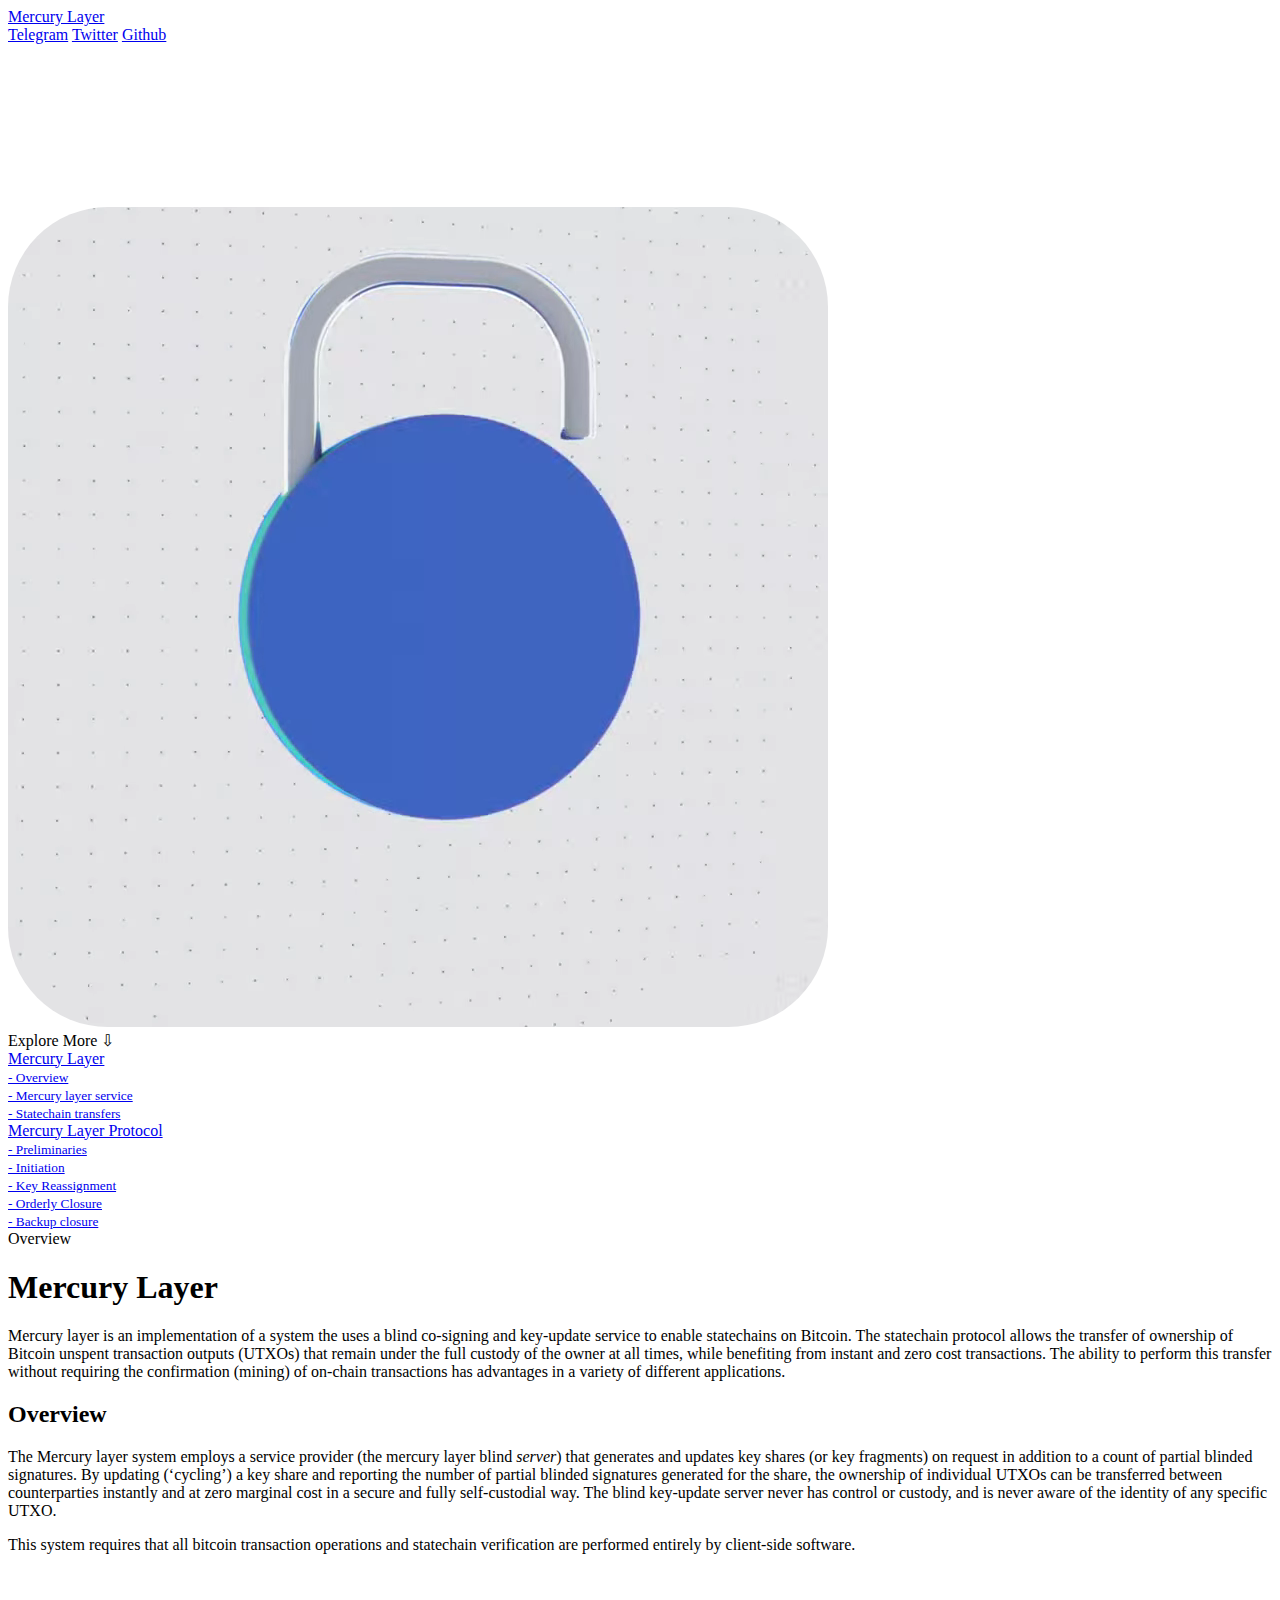
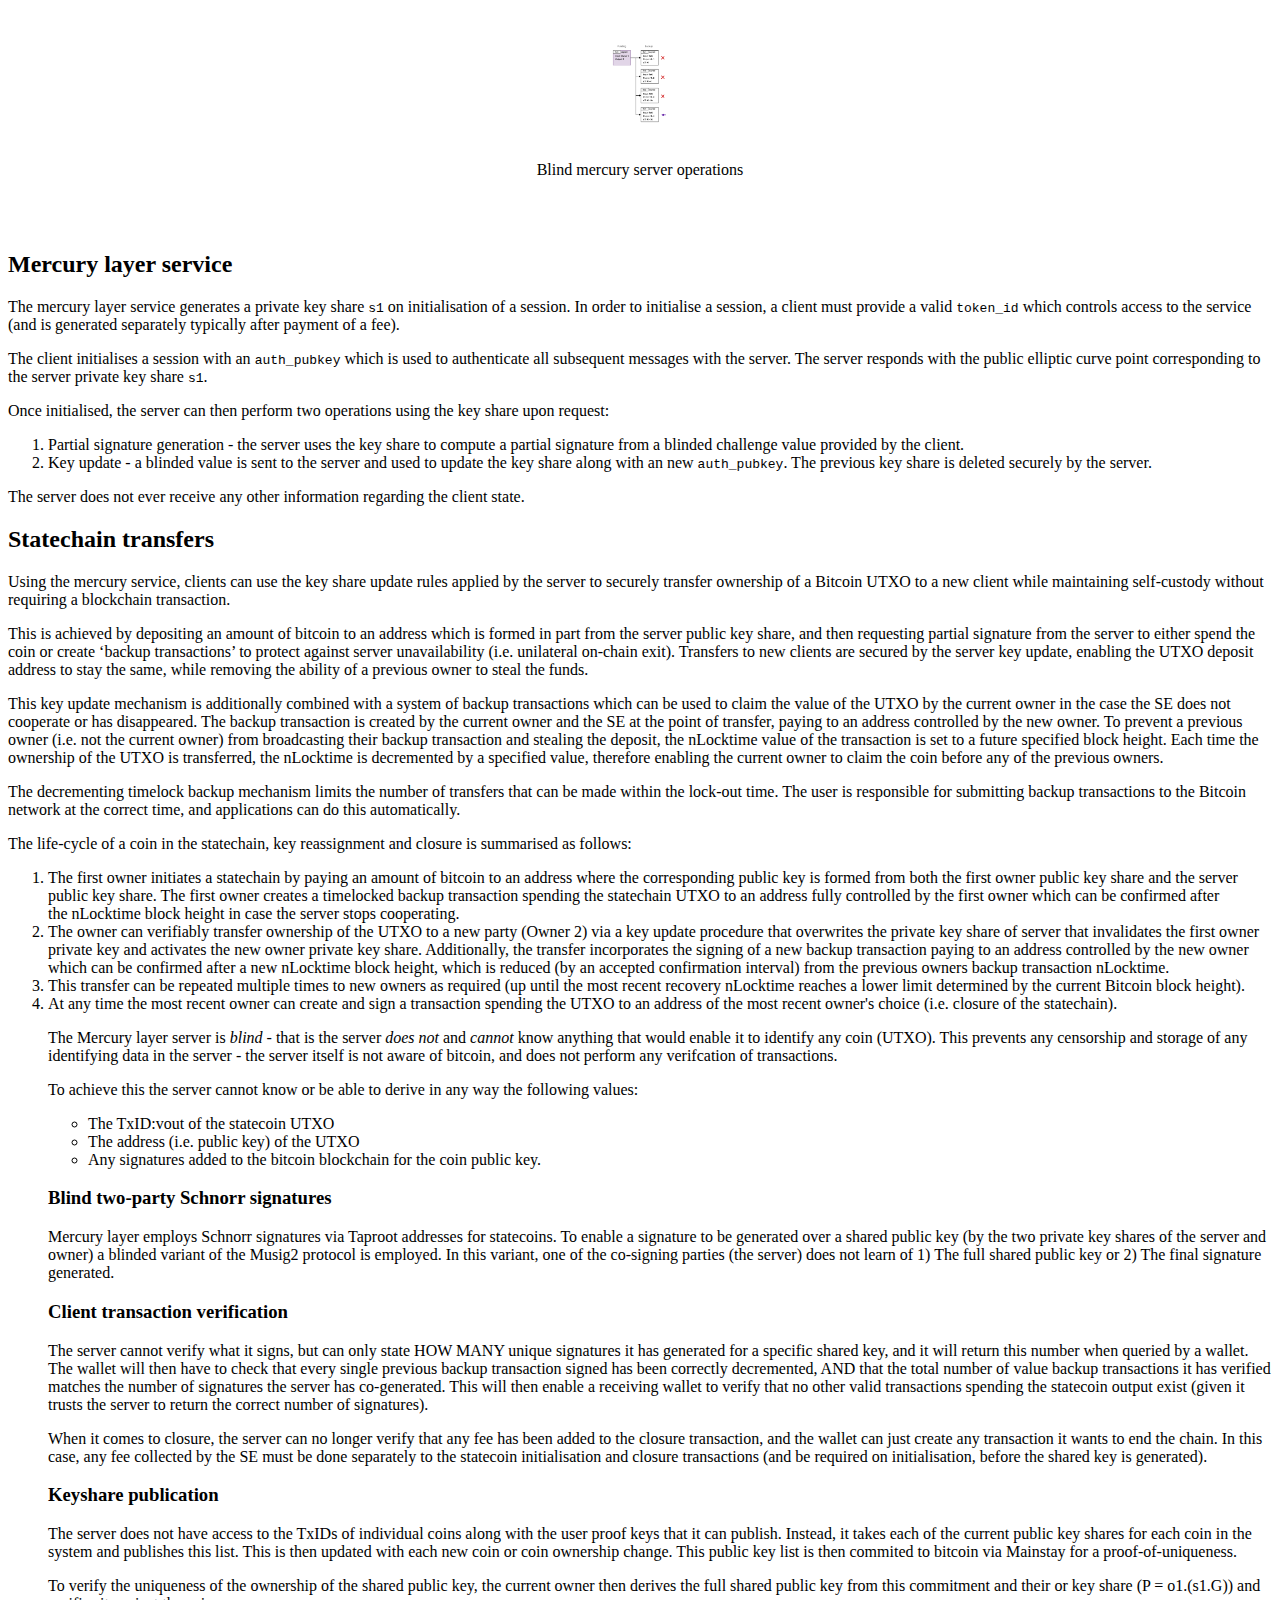
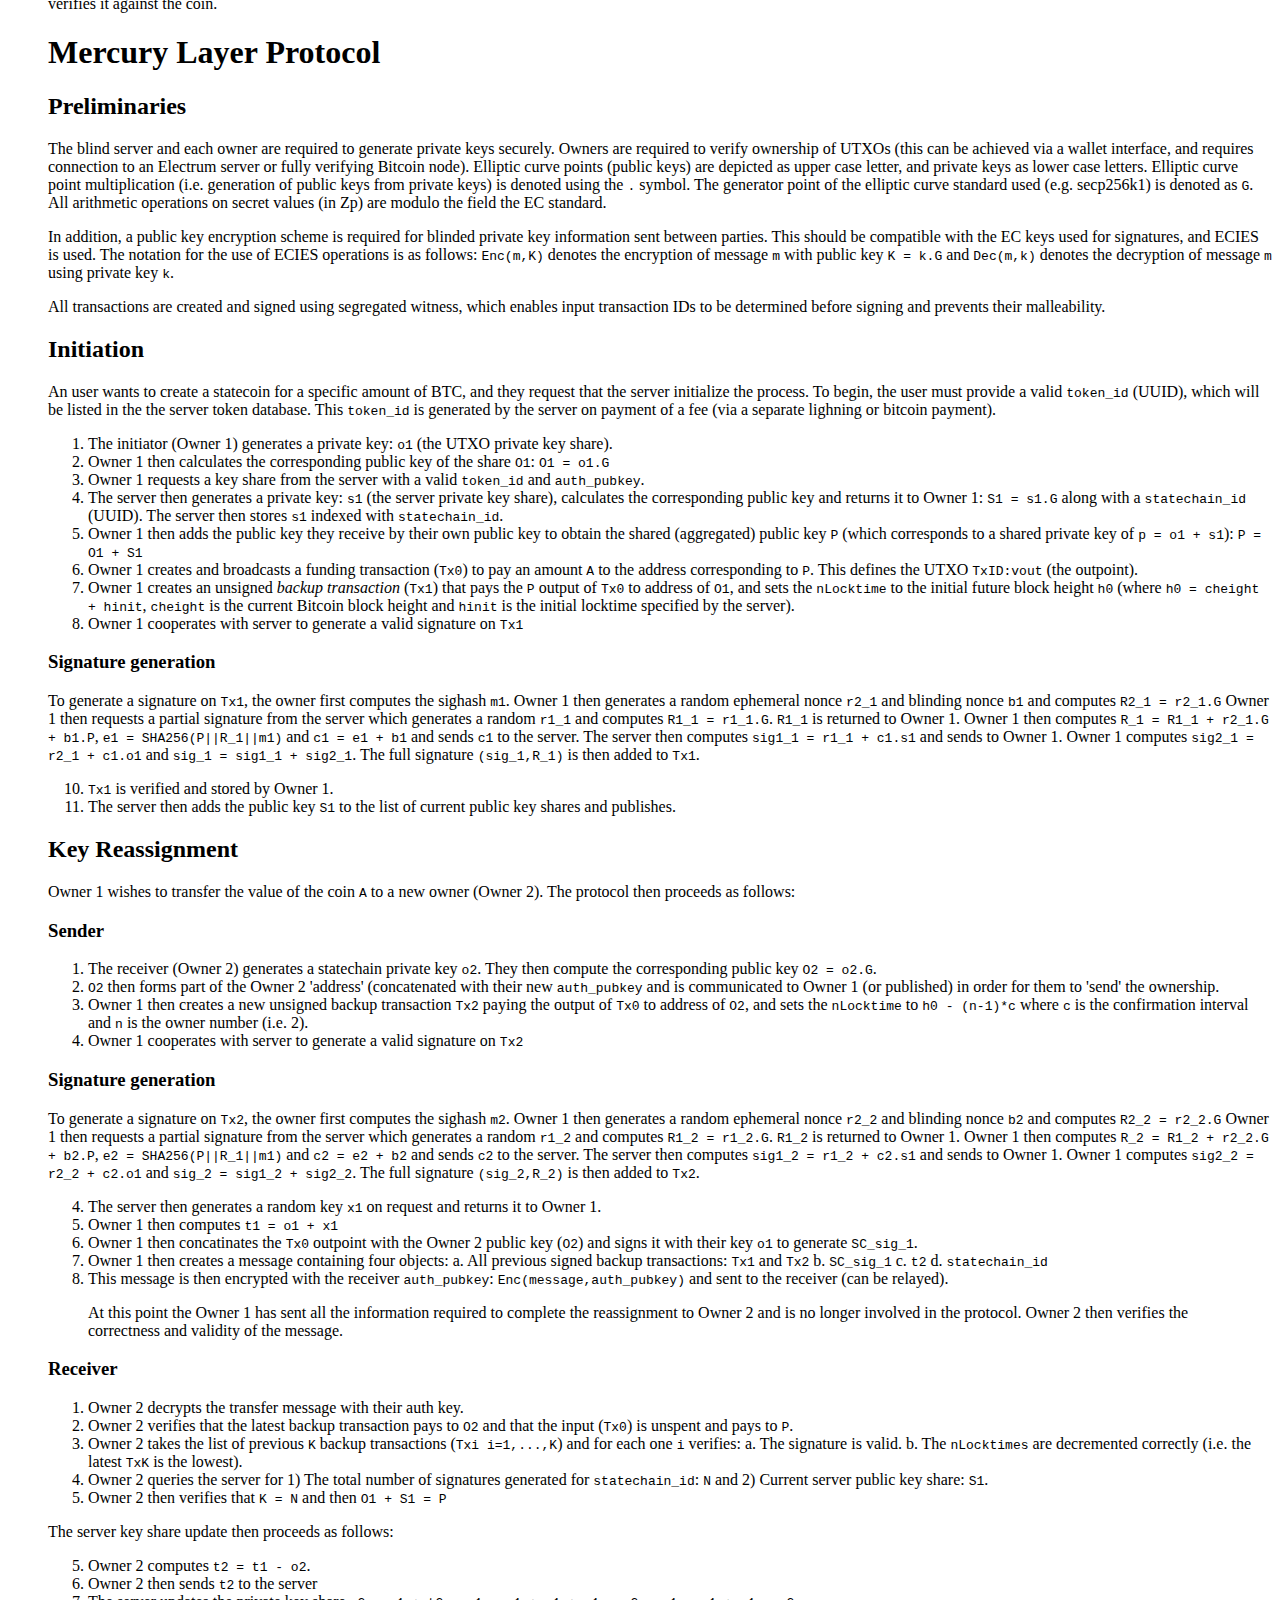
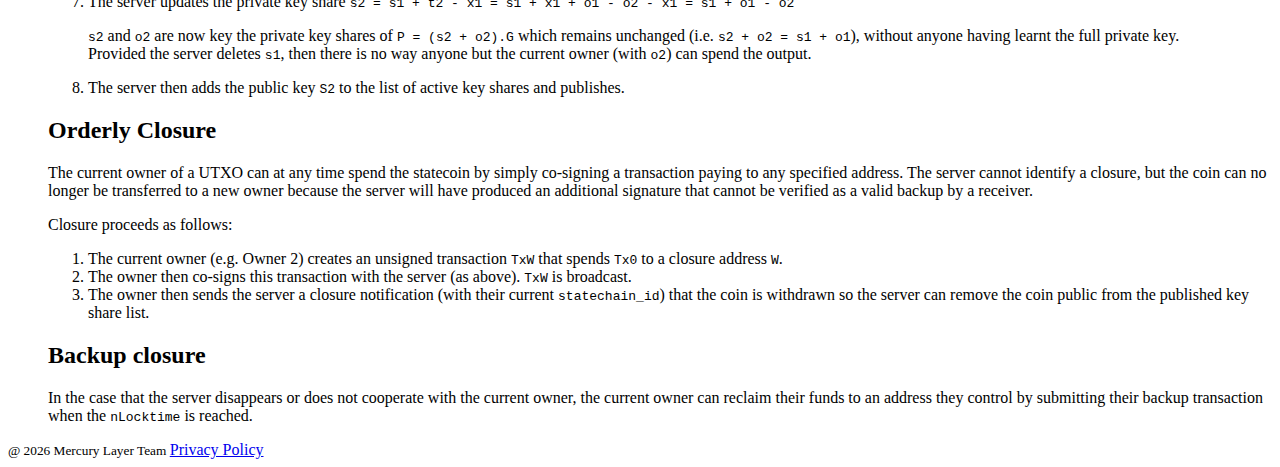
==== docs/index.html @ 9c947f41 "Update index.html" ====
<!DOCTYPE html>
<html lang="en">

<head>
    <meta charset="UTF-8">
    <title></title>
    <meta name="viewport" content="width=device-width, initial-scale=1, shrink-to-fit=no">
    
    <link rel="icon" type="image/png" href="/favicon.png">

    <style>
    :root {
        /* Primary theme color */
        --primary-color: #0a0543;
        /* Primary theme text color */
        --primary-text-color: #ffffff;
        /* Primary theme link color */
        --primary-link-color: #F9BB2D;
        /* Secondary color: the background body color */
        --secondary-color: #2b12bb;
        --secondary-text-color: #070000;
        /* Highlight text color of table of content */
        --toc-highlight-text-color: #d46e13;
         /* Highlight text color of table of content */
        --toc-highlight-text-color: #d46e13;
        --toc-background-color: rgb(245, 235, 235);
        --code-color: #f7ebeb;
        --code-background-color: rgb(11, 145, 186);
    }
</style>
    
    <link href="https://fonts.googleapis.com/css?family=Alfa+Slab+One&display=swap" rel="stylesheet">
    <link href="https://fonts.googleapis.com/css?family=Fira+Sans:400,500,600&display=swap" rel="stylesheet">
    
    <link rel="stylesheet" href="/normalize.css">
    <link rel="stylesheet" href="https://www.mercurylayer.com/juice.css">
    
<link rel="stylesheet" href="https://www.mercurylayer.com/style.css"/>
<link rel="stylesheet"
          href="https://fonts.googleapis.com/css?family=DM Mono"/>

</head>

<body>
    
<header class="header">
  

<a href="https:&#x2F;&#x2F;www.mercurylayer.com&#x2F;">
    <div class="logo">
        Mercury Layer
    </div>
</a>

<nav>
    
    
        
        <a class="nav-item subtitle-text" href="https:&#x2F;&#x2F;t.me&#x2F;mercury_layer">Telegram</a>
        
        <a class="nav-item subtitle-text" href="https:&#x2F;&#x2F;twitter.com&#x2F;mercurylayer">Twitter</a>
        
        <a class="nav-item subtitle-text" href="https:&#x2F;&#x2F;github.com&#x2F;commerceblock&#x2F;mercurylayer">Github</a>
        
    
</nav>

</header>


<div class = "hero" style="position: relative;">
    <section style="padding:10px; max-width: 500px; color:#fff;">
        <h1 class="text-center heading-text">
            Mercury Layer
        </h1>
        <h3 class="text-center title-text">
            Blinded signing service: enabling multiparty computation statechains
        </h3>
    </section>
    <div>
        <video class="hero-video" style="border-radius: 100px; max-width: 80%;" muted playsInline autoPlay loop>
            <source
                src="mercury-loop-820px-q35.webm"
                type="video/webm"
            />
            <source
                src="mercury-loop-820px-q35.mp4"
                type="video/mp4"
            />
            <source
                src="mercury-loop-820px-q35.ogv"
                type="video/ogg"
            />
            Sorry, your browser doesn't support embedded videos.
        </video>
    </div>

    <div class="explore-more text"
        onclick="document.getElementById('features').scrollIntoView({behavior: 'smooth'})">
        Explore More ⇩
    </div>
</div>
<style>
    .hero section {
        padding: 0 5rem;
    }
    @media screen and (max-width: 768px) {
        .hero section {
            padding: 0 2rem;
        }

        .hero-video {
            display: none
        }
       
    }
</style>




    <main>
        
        
        
        
        
        <div class="toc">
            <div class="toc-sticky">
                
                <div class="toc-item">
                    <a class="subtext" href="https://www.mercurylayer.com/#mercury-layer">Mercury Layer</a>
                </div>
                
                
                <div class="toc-item-child">
                    <a class="subtext" href="https://www.mercurylayer.com/#overview"><small>- Overview</small></a>
                </div>
                
                <div class="toc-item-child">
                    <a class="subtext" href="https://www.mercurylayer.com/#service"><small>- Mercury layer service</small></a>
                </div>
                
                <div class="toc-item-child">
                    <a class="subtext" href="https://www.mercurylayer.com/#statechains"><small>- Statechain transfers</small></a>
                </div>
                
                
                
                <div class="toc-item">
                    <a class="subtext" href="https://www.mercurylayer.com/#mercury-layer-protocol">Mercury Layer Protocol</a>
                </div>
                
                
                <div class="toc-item-child">
                    <a class="subtext" href="https://www.mercurylayer.com/#preliminaries"><small>- Preliminaries</small></a>
                </div>
                
                <div class="toc-item-child">
                    <a class="subtext" href="https://www.mercurylayer.com/#initiation"><small>- Initiation</small></a>
                </div>
                
                <div class="toc-item-child">
                    <a class="subtext" href="https://www.mercurylayer.com/#key-reassignment"><small>- Key Reassignment</small></a>
                </div>
                
                <div class="toc-item-child">
                    <a class="subtext" href="https://www.mercurylayer.com/#orderly-closure"><small>- Orderly Closure</small></a>
                </div>
                
                <div class="toc-item-child">
                    <a class="subtext" href="https://www.mercurylayer.com/#backup-closure"><small>- Backup closure</small></a>
                </div>
                
                
                
            </div>
        </div>
        
        

        <div class="content text">
            
            <div id="features" class="heading-text">Overview</div>
            <h1 id="mercury-layer">Mercury Layer</h1>
<p>Mercury layer is an implementation of a system the uses a blind co-signing and key-update service to enable statechains on Bitcoin. The statechain protocol allows the transfer of ownership of Bitcoin unspent transaction outputs (UTXOs) that remain under the full custody of the owner at all times, while benefiting from instant and zero cost transactions. The ability to perform this transfer without requiring the confirmation (mining) of on-chain transactions has advantages in a variety of different applications. </p>
<h2 id="overview">Overview</h2>
<p>The Mercury layer system employs a service provider (the mercury layer blind <em>server</em>) that generates and updates key shares (or key fragments) on request in addition to a count of partial blinded signatures. By updating (‘cycling’) a key share and reporting the number of  partial blinded signatures generated for the share, the ownership of individual UTXOs can be transferred between counterparties instantly and at zero marginal cost in a secure and fully self-custodial way. The blind key-update server never has control or custody, and is never aware of the identity of any specific UTXO. </p>
<p>This system requires that all bitcoin transaction operations and statechain verification are performed entirely by client-side software. </p>
<p><br><br></p>
<p align="center">
<img src="fig1.png" align="middle" width="60" vspace="20">
</p>
<p align="center">
  Blind mercury server operations
</p>
<br><br>

<h2 id="service">Mercury layer service</h2>
<p>The mercury layer service generates a private key share <code>s1</code> on initialisation of a session. In order to initialise a session, a client must provide a valid <code>token_id</code> which controls access to the service (and is generated separately typically after payment of a fee).</p>
<p>The client initialises a session with an <code>auth_pubkey</code> which is used to authenticate all subsequent messages with the server. The server responds with the public elliptic curve point corresponding to the server private key share <code>s1</code>.</p>
<p>Once initialised, the server can then perform two operations using the key share upon request:</p>
<ol>
<li>Partial signature generation - the server uses the key share to compute a partial signature from a blinded challenge value provided by the client.</li>
<li>Key update - a blinded value is sent to the server and used to update the key share along with an new <code>auth_pubkey</code>. The previous key share is deleted securely by the server.</li>
</ol>
<p>The server does not ever receive any other information regarding the client state. </p>           
<h2 id="statechains">Statechain transfers</h2>
<p>Using the mercury service, clients can use the key share update rules applied by the server to securely transfer ownership of a Bitcoin UTXO to a new client while maintaining self-custody without requiring a blockchain transaction. </p>
<p>This is achieved by depositing an amount of bitcoin to an address which is formed in part from the server public key share, and then requesting partial signature from the server to either spend the coin or create ‘backup transactions’ to protect against server unavailability (i.e. unilateral on-chain exit). Transfers to new clients are secured by the server key update, enabling the UTXO deposit address to stay the same, while removing the ability of a previous owner to steal the funds. </p>
<p>This key update mechanism is additionally combined with a system of backup transactions which can be used to claim the value of the UTXO by the current owner in the case the SE does not cooperate or has disappeared. The backup transaction is created by the current owner and the SE at the point of transfer, paying to an address controlled by the new owner. To prevent a previous owner (i.e. not the current owner) from broadcasting their backup transaction and stealing the deposit, the nLocktime value of the transaction is set to a future specified block height. Each time the ownership of the UTXO is transferred, the nLocktime is decremented by a specified value, therefore enabling the current owner to claim the coin before any of the previous owners.</p>
<p>The decrementing timelock backup mechanism limits the number of transfers that can be made within the lock-out time. The user is responsible for submitting backup transactions to the Bitcoin network at the correct time, and applications can do this automatically.</p>
<p>The life-cycle of a coin in the statechain, key reassignment and closure is summarised as follows:</p>
<ol>
<li>The first owner initiates a statechain by paying an amount of bitcoin to an address where the corresponding public key is formed from both the first owner public key share and the server public key share. The first owner creates a timelocked backup transaction spending the statechain UTXO to an address fully controlled by the first owner which can be confirmed after the nLocktime block height in case the server stops cooperating.</li>
<li>The owner can verifiably transfer ownership of the UTXO to a new party (Owner 2) via a key update procedure that overwrites the private key share of server that invalidates the first owner private key and activates the new owner private key share. Additionally, the transfer incorporates the signing of a new backup transaction paying to an address controlled by the new owner which can be confirmed after a new nLocktime block height, which is reduced (by an accepted confirmation interval) from the previous owners backup transaction nLocktime.</li>
<li>This transfer can be repeated multiple times to new owners as required (up until the most recent recovery nLocktime reaches a lower limit determined by the current Bitcoin block height).</li>
<li>At any time the most recent owner can create and sign a transaction spending the UTXO to an address of the most recent owner's choice (i.e. closure of the statechain).</li>
    
<p>The Mercury layer server is <em>blind</em> - that is the server <em>does not</em> and <em>cannot</em> know anything that would enable it to identify any coin (UTXO). This prevents any censorship and storage of any identifying data in the server - the server itself is not aware of bitcoin, and does not perform any verifcation of transactions. </p>
<p>To achieve this the server cannot know or be able to derive in any way the following values:</p>
<ul>
<li>The TxID:vout of the statecoin UTXO</li>
<li>The address (i.e. public key) of the UTXO</li>
<li>Any signatures added to the bitcoin blockchain for the coin public key.</li>
</ul>
<h3 id="blind-two-party-schnorr-signatures">Blind two-party Schnorr signatures</h3>
<p>Mercury layer employs Schnorr signatures via Taproot addresses for statecoins. To enable a signature to be generated over a shared public key (by the two private key shares of the server and owner) a blinded variant of the Musig2 protocol is employed. In this variant, one of the co-signing parties (the server) does not learn of 1) The full shared public key or 2) The final signature generated. </p>
<h3 id="client-transaction-verification">Client transaction verification</h3>
<p>The server cannot verify what it signs, but can only state HOW MANY unique signatures it has generated for a specific shared key, and it will return this number when queried by a wallet. The wallet will then have to check that every single previous backup transaction signed has been correctly decremented, AND that the total number of value backup transactions it has verified matches the number of signatures the server has co-generated. This will then enable a receiving wallet to verify that no other valid transactions spending the statecoin output exist (given it trusts the server to return the correct number of signatures). </p>
<p>When it comes to closure, the server can no longer verify that any fee has been added to the closure transaction, and the wallet can just create any transaction it wants to end the chain. In this case, any fee collected by the SE must be done separately to the statecoin initialisation and closure transactions (and be required on initialisation, before the shared key is generated).</p>
<h3 id="keyshare-publication">Keyshare publication</h3>
<p>The server does not have access to the TxIDs of individual coins along with the user proof keys that it can publish. Instead, it takes each of the current public key shares for each coin in the system and publishes this list. This is then updated with each new coin or coin ownership change. This public key list is then commited to bitcoin via Mainstay for a proof-of-uniqueness. </p>
<p>To verify the uniqueness of the ownership of the shared public key, the current owner then derives the full shared public key from this commitment and their or key share (P = o1.(s1.G)) and verifies it against the coin. </p>
<h1 id="mercury-layer-protocol">Mercury Layer Protocol</h1>
<h2 id="preliminaries">Preliminaries</h2>
<p>The blind server and each owner are required to generate private keys securely. Owners are required to verify ownership of UTXOs (this can be achieved via a wallet interface, and requires connection to an Electrum server or fully verifying Bitcoin node). Elliptic curve points (public keys) are depicted as upper case letter, and private keys as lower case letters. Elliptic curve point multiplication (i.e. generation of public keys from private keys) is denoted using the <code>.</code> symbol. The generator point of the elliptic curve standard used (e.g. secp256k1) is denoted as <code>G</code>. All arithmetic operations on secret values (in Zp) are modulo the field the EC standard.</p>
<p>In addition, a public key encryption scheme is required for blinded private key information sent between parties. This should be compatible with the EC keys used for signatures, and ECIES is used. The notation for the use of ECIES operations is as follows: <code>Enc(m,K)</code> denotes the encryption of message <code>m</code> with public key <code>K = k.G</code> and <code>Dec(m,k)</code> denotes the decryption of message <code>m</code> using private key <code>k</code>.</p>
<p>All transactions are created and signed using segregated witness, which enables input transaction IDs to be determined before signing and prevents their malleability. </p>
<h2 id="initiation">Initiation</h2>
<p>An user wants to create a statecoin for a specific amount of BTC, and they request that the server initialize the process. To begin, the user must provide a valid <code>token_id</code> (UUID), which will be listed in the the server token database. This <code>token_id</code> is generated by the server on payment of a fee (via a separate lighning or bitcoin payment). </p>
<ol>
<li>The initiator (Owner 1) generates a private key: <code>o1</code> (the UTXO private key share).</li>
<li>Owner 1 then calculates the corresponding public key of the share <code>O1</code>: <code>O1 = o1.G</code></li>
<li>Owner 1 requests a key share from the server with a valid <code>token_id</code> and <code>auth_pubkey</code>. </li>
<li>The server then generates a private key: <code>s1</code> (the server private key share), calculates the corresponding public key and returns it to Owner 1: <code>S1 = s1.G</code> along with a <code>statechain_id</code> (UUID). The server then stores <code>s1</code> indexed with <code>statechain_id</code>. </li>
<li>Owner 1 then adds the public key they receive by their own public key to obtain the shared (aggregated) public key <code>P</code> (which corresponds to a shared private key of <code>p = o1 + s1</code>): <code>P = O1 + S1</code></li>
<li>Owner 1 creates and broadcasts a funding transaction (<code>Tx0</code>) to pay an amount <code>A</code> to the address corresponding to <code>P</code>. This defines the UTXO <code>TxID:vout</code> (the outpoint). </li>
<li>Owner 1 creates an unsigned <em>backup transaction</em> (<code>Tx1</code>) that pays the <code>P</code> output of <code>Tx0</code> to address of <code>O1</code>, and sets the <code>nLocktime</code> to the initial future block height <code>h0</code> (where <code>h0 = cheight + hinit</code>, <code>cheight</code> is the current Bitcoin block height and <code>hinit</code> is the initial locktime specified by the server).</li>
<li>Owner 1 cooperates with server to generate a valid signature on <code>Tx1</code></li>
</ol>
<h3 id="signature-generation">Signature generation</h3>
<p>To generate a signature on <code>Tx1</code>, the owner first computes the sighash <code>m1</code>. 
Owner 1 then generates a random ephemeral nonce <code>r2_1</code> and blinding nonce <code>b1</code> and computes <code>R2_1 = r2_1.G</code>
Owner 1 then requests a partial signature from the server which generates a random <code>r1_1</code> and computes <code>R1_1 = r1_1.G</code>. <code>R1_1</code> is returned to Owner 1. 
Owner 1 then computes <code>R_1 = R1_1 + r2_1.G + b1.P</code>, <code>e1 = SHA256(P||R_1||m1)</code> and <code>c1 = e1 + b1</code> and sends <code>c1</code> to the server. 
The server then computes <code>sig1_1 = r1_1 + c1.s1</code> and sends to Owner 1. 
Owner 1 computes <code>sig2_1 = r2_1 + c1.o1</code> and <code>sig_1 = sig1_1 + sig2_1</code>. The full signature <code>(sig_1,R_1)</code> is then added to <code>Tx1</code>. </p>
<ol start="10">
<li><code>Tx1</code> is verified and stored by Owner 1. </li>
<li>The server then adds the public key <code>S1</code> to the list of current public key shares and publishes. </li>
</ol>
<h2 id="key-reassignment">Key Reassignment</h2>
<p>Owner 1 wishes to transfer the value of the coin <code>A</code> to a new owner (Owner 2). The protocol then proceeds as follows:</p>
<h3 id="sender">Sender</h3>
<ol>
<li>The receiver (Owner 2) generates a statechain private key <code>o2</code>. They then compute the corresponding public key <code>O2 = o2.G</code>.</li>
<li><code>O2</code> then forms part of the Owner 2 'address' (concatenated with their new <code>auth_pubkey</code> and is communicated to Owner 1 (or published) in order for them to 'send' the ownership.</li>
<li>Owner 1 then creates a new unsigned backup transaction <code>Tx2</code> paying the output of <code>Tx0</code> to address of <code>O2</code>, and sets the <code>nLocktime</code> to <code>h0 - (n-1)*c</code> where <code>c</code> is the confirmation interval and <code>n</code> is the owner number (i.e. 2). </li>
<li>Owner 1 cooperates with server to generate a valid signature on <code>Tx2</code></li>
</ol>
<h3 id="signature-generation-1">Signature generation</h3>
<p>To generate a signature on <code>Tx2</code>, the owner first computes the sighash <code>m2</code>. 
Owner 1 then generates a random ephemeral nonce <code>r2_2</code> and blinding nonce <code>b2</code> and computes <code>R2_2 = r2_2.G</code>
Owner 1 then requests a partial signature from the server which generates a random <code>r1_2</code> and computes <code>R1_2 = r1_2.G</code>. <code>R1_2</code> is returned to Owner 1. 
Owner 1 then computes <code>R_2 = R1_2 + r2_2.G + b2.P</code>, <code>e2 = SHA256(P||R_1||m1)</code> and <code>c2 = e2 + b2</code> and sends <code>c2</code> to the server. 
The server then computes <code>sig1_2 = r1_2 + c2.s1</code> and sends to Owner 1. 
Owner 1 computes <code>sig2_2 = r2_2 + c2.o1</code> and <code>sig_2 = sig1_2 + sig2_2</code>. The full signature <code>(sig_2,R_2)</code> is then added to <code>Tx2</code>.</p>
<ol start="4">
<li>The server then generates a random key <code>x1</code> on request and returns it to Owner 1. </li>
<li>Owner 1 then computes <code>t1 = o1 + x1</code></li>
<li>Owner 1 then concatinates the <code>Tx0</code> outpoint with the Owner 2 public key (<code>O2</code>) and signs it with their key <code>o1</code> to generate <code>SC_sig_1</code>. </li>
<li>Owner 1 then creates a message containing four objects:
a. All previous signed backup transactions: <code>Tx1</code> and <code>Tx2</code>
b. <code>SC_sig_1</code>
c. <code>t2</code>
d. <code>statechain_id</code></li>
<li>This message is then encrypted with the receiver <code>auth_pubkey</code>: <code>Enc(message,auth_pubkey)</code> and sent to the receiver (can be relayed).</li>
</ol>
<blockquote>
<p>At this point the Owner 1 has sent all the information required to complete the reassignment to Owner 2 and is no longer involved in the protocol. Owner 2 then verifies the correctness and validity of the message. </p>
</blockquote>
<h3 id="receiver">Receiver</h3>
<ol>
<li>Owner 2 decrypts the transfer message with their auth key.</li>
<li>Owner 2 verifies that the latest backup transaction pays to <code>O2</code> and that the input (<code>Tx0</code>) is unspent and pays to <code>P</code>. </li>
<li>Owner 2 takes the list of previous <code>K</code> backup transactions (<code>Txi i=1,...,K</code>) and for each one <code>i</code> verifies:
a. The signature is valid. 
b. The <code>nLocktimes</code> are decremented correctly (i.e. the latest <code>TxK</code> is the lowest). </li>
<li>Owner 2 queries the server for 1) The total number of signatures generated for <code>statechain_id</code>: <code>N</code> and 2) Current server public key share: <code>S1</code>. </li>
<li>Owner 2 then verifies that <code>K = N</code> and then <code>O1 + S1 = P</code></li>
</ol>
<p>The server key share update then proceeds as follows:</p>
<ol start="5">
<li>Owner 2 computes <code>t2 = t1 - o2</code>. </li>
<li>Owner 2 then sends <code>t2</code> to the server </li>
<li>The server updates the private key share <code>s2 = s1 + t2 - x1 = s1 + x1 + o1 - o2 - x1 = s1 + o1 - o2</code></li>
</ol>
<blockquote>
<p><code>s2</code> and <code>o2</code> are now key the private key shares of <code>P = (s2 + o2).G</code> which remains unchanged (i.e. <code>s2 + o2 = s1 + o1</code>), without anyone having learnt the full private key. Provided the server deletes <code>s1</code>, then there is no way anyone but the current owner (with <code>o2</code>) can spend the output.</p>
</blockquote>
<ol start="8">
<li>The server then adds the public key <code>S2</code> to the list of active key shares and publishes. </li>
</ol>
<h2 id="orderly-closure">Orderly Closure</h2>
<p>The current owner of a UTXO can at any time spend the statecoin by simply co-signing a transaction paying to any specified address. The server cannot identify a closure, but the coin can no longer be transferred to a new owner because the server will have produced an additional signature that cannot be verified as a valid backup by a receiver. </p>
<p>Closure proceeds as follows:</p>
<ol>
<li>The current owner (e.g. Owner 2) creates an unsigned transaction <code>TxW</code> that spends <code>Tx0</code> to a closure address <code>W</code>.</li>
<li>The owner then co-signs this transaction with the server (as above).  <code>TxW</code> is broadcast. </li>
<li>The owner then sends the server a closure notification (with their current <code>statechain_id</code>) that the coin is withdrawn so the server can remove the coin public from the published key share list. </li>
</ol>
<h2 id="backup-closure">Backup closure</h2>
<p>In the case that the server disappears or does not cooperate with the current owner, the current owner can reclaim their funds to an address they control by submitting their backup transaction when the <code>nLocktime</code> is reached. </p>

            
        </div>

        
        
    </main>

    
<footer>
    <small class="subtext" style="float;">
      @ <script>
        const currentYear = new Date().getFullYear();
        document.write(currentYear);
      </script> Mercury Layer Team
    </small>
    <a href="/privacy/">Privacy Policy</a>
  </footer>

</body>
<script>
    const scrollHandler = entries => {
        // Find the first entry which intersecting and ratio > 0.9 to highlight.
        let entry = entries.find(entry => {
            return entry.isIntersecting && entry.intersectionRatio > 0.9;
        });
        if (!entry) return;

        document.querySelectorAll(".toc a").forEach((item) => {
            item.classList.remove("active");
        });

        // let url = new URL(`#${entry.target.id}`);
        let link = document.querySelector(`.toc a[href$="${decodeURIComponent(`#${entry.target.id}`)}"]`)
        if (link) {
            link.classList.add("active");
            link.scrollIntoView({ behavior: "auto", block: "nearest" });
        }
    };
    // Set -100px root margin to improve highlight experience.
    const observer = new IntersectionObserver(scrollHandler, { threshold: 1 });
    let items = document.querySelectorAll('h1,h2,h3,h4,h5,h6');
    items.forEach(item => observer.observe(item));
</script>

</html>
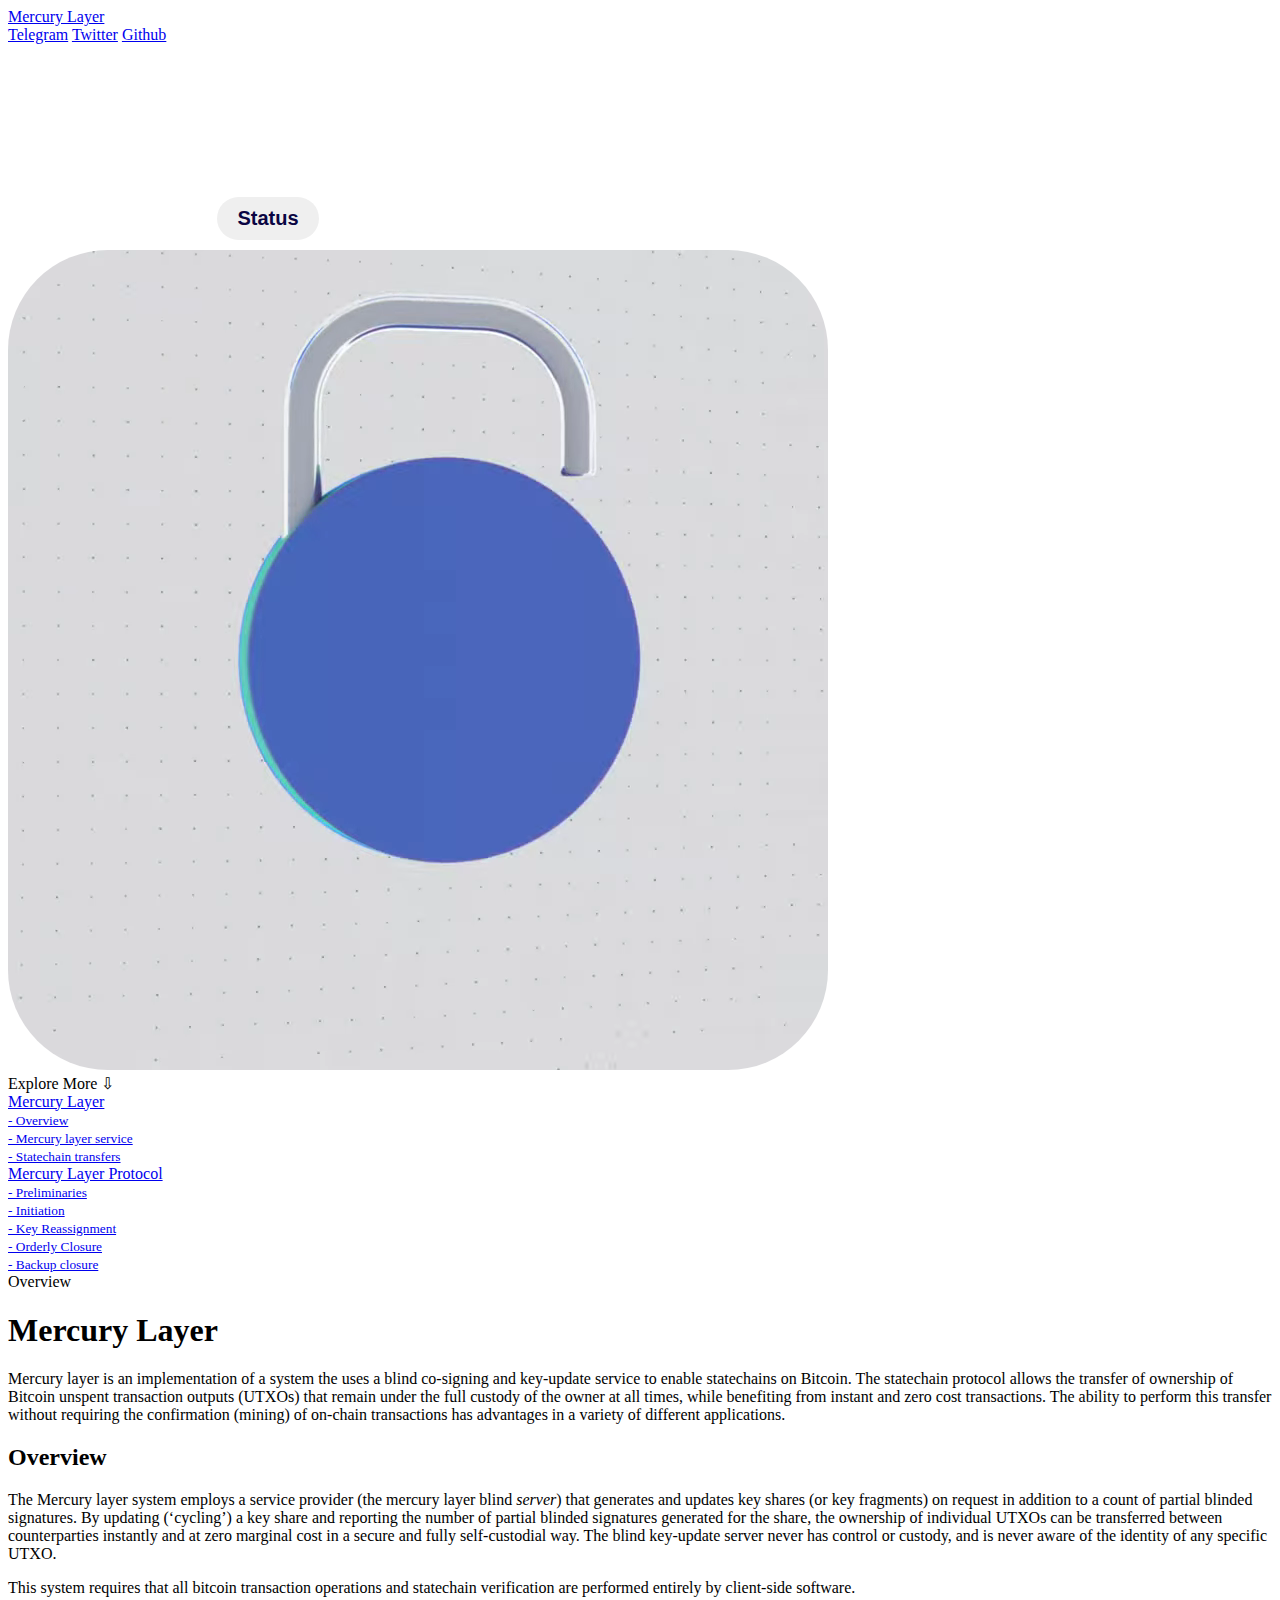
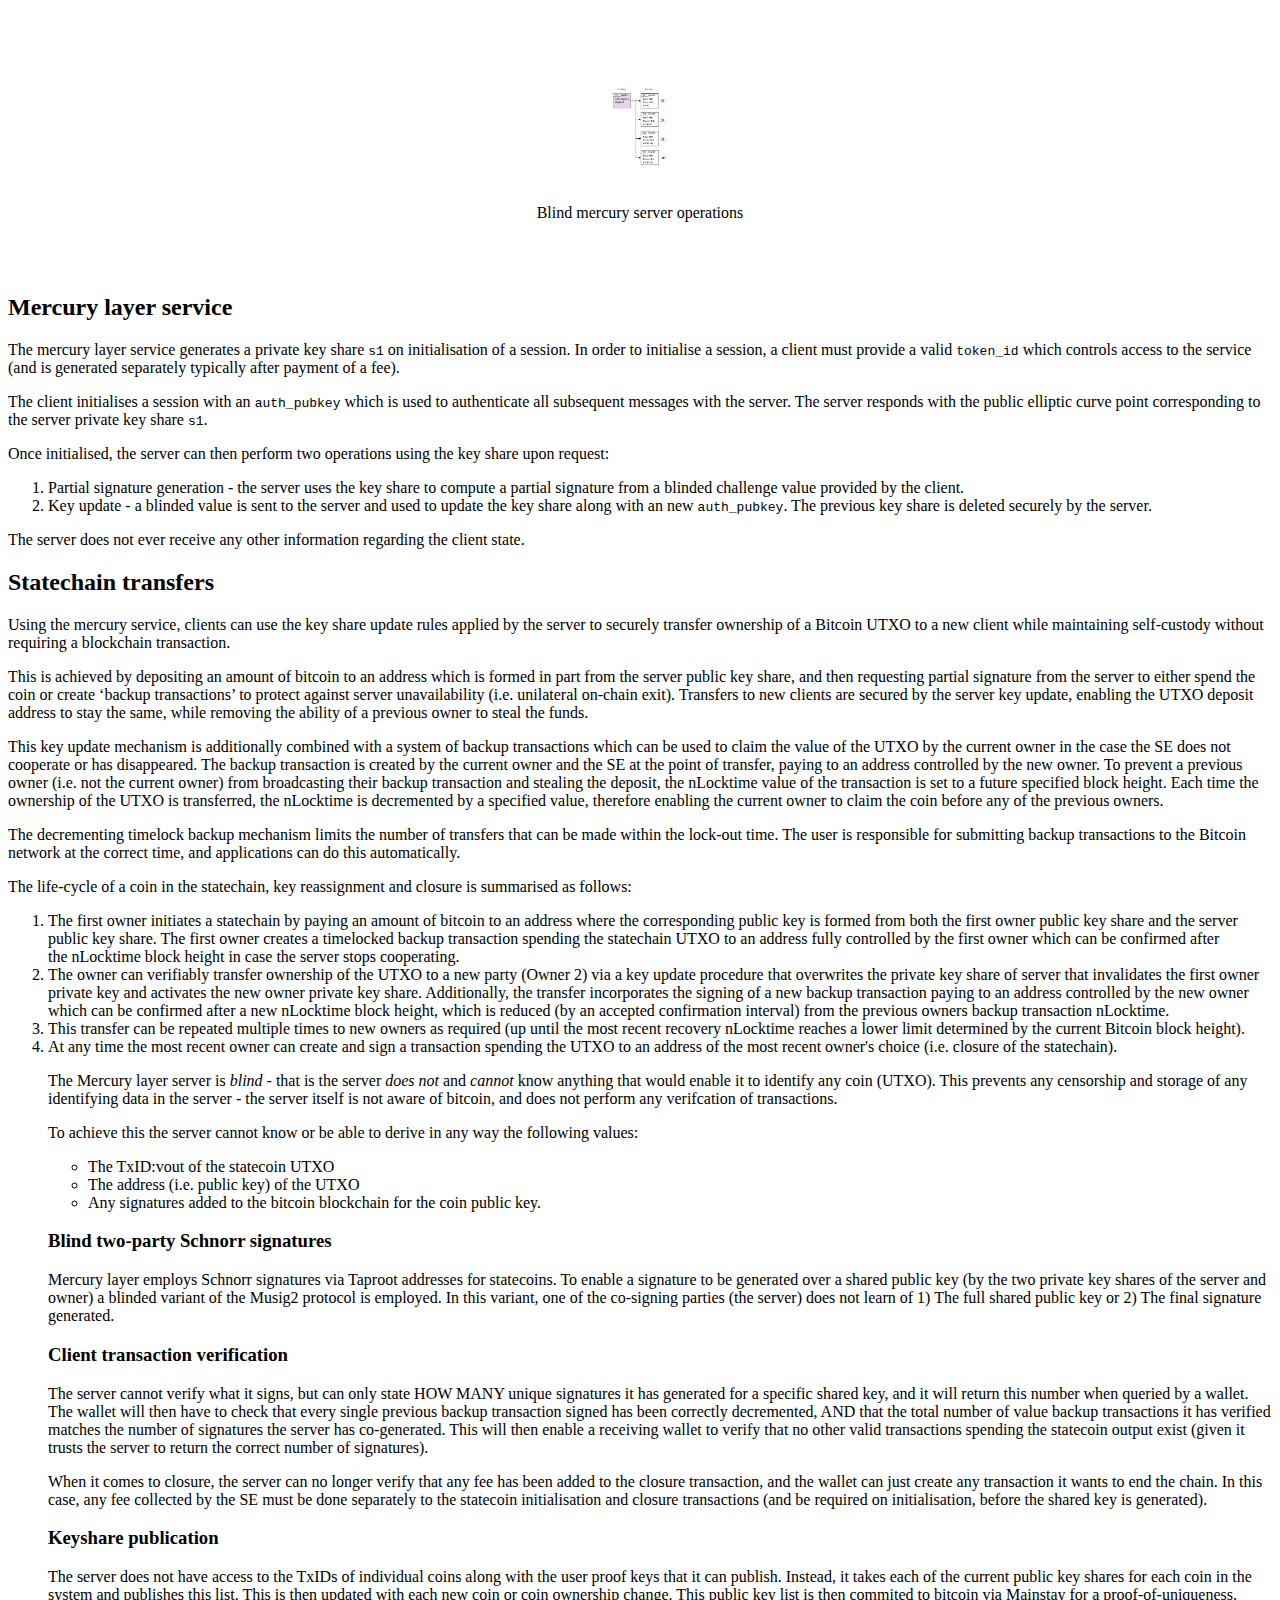
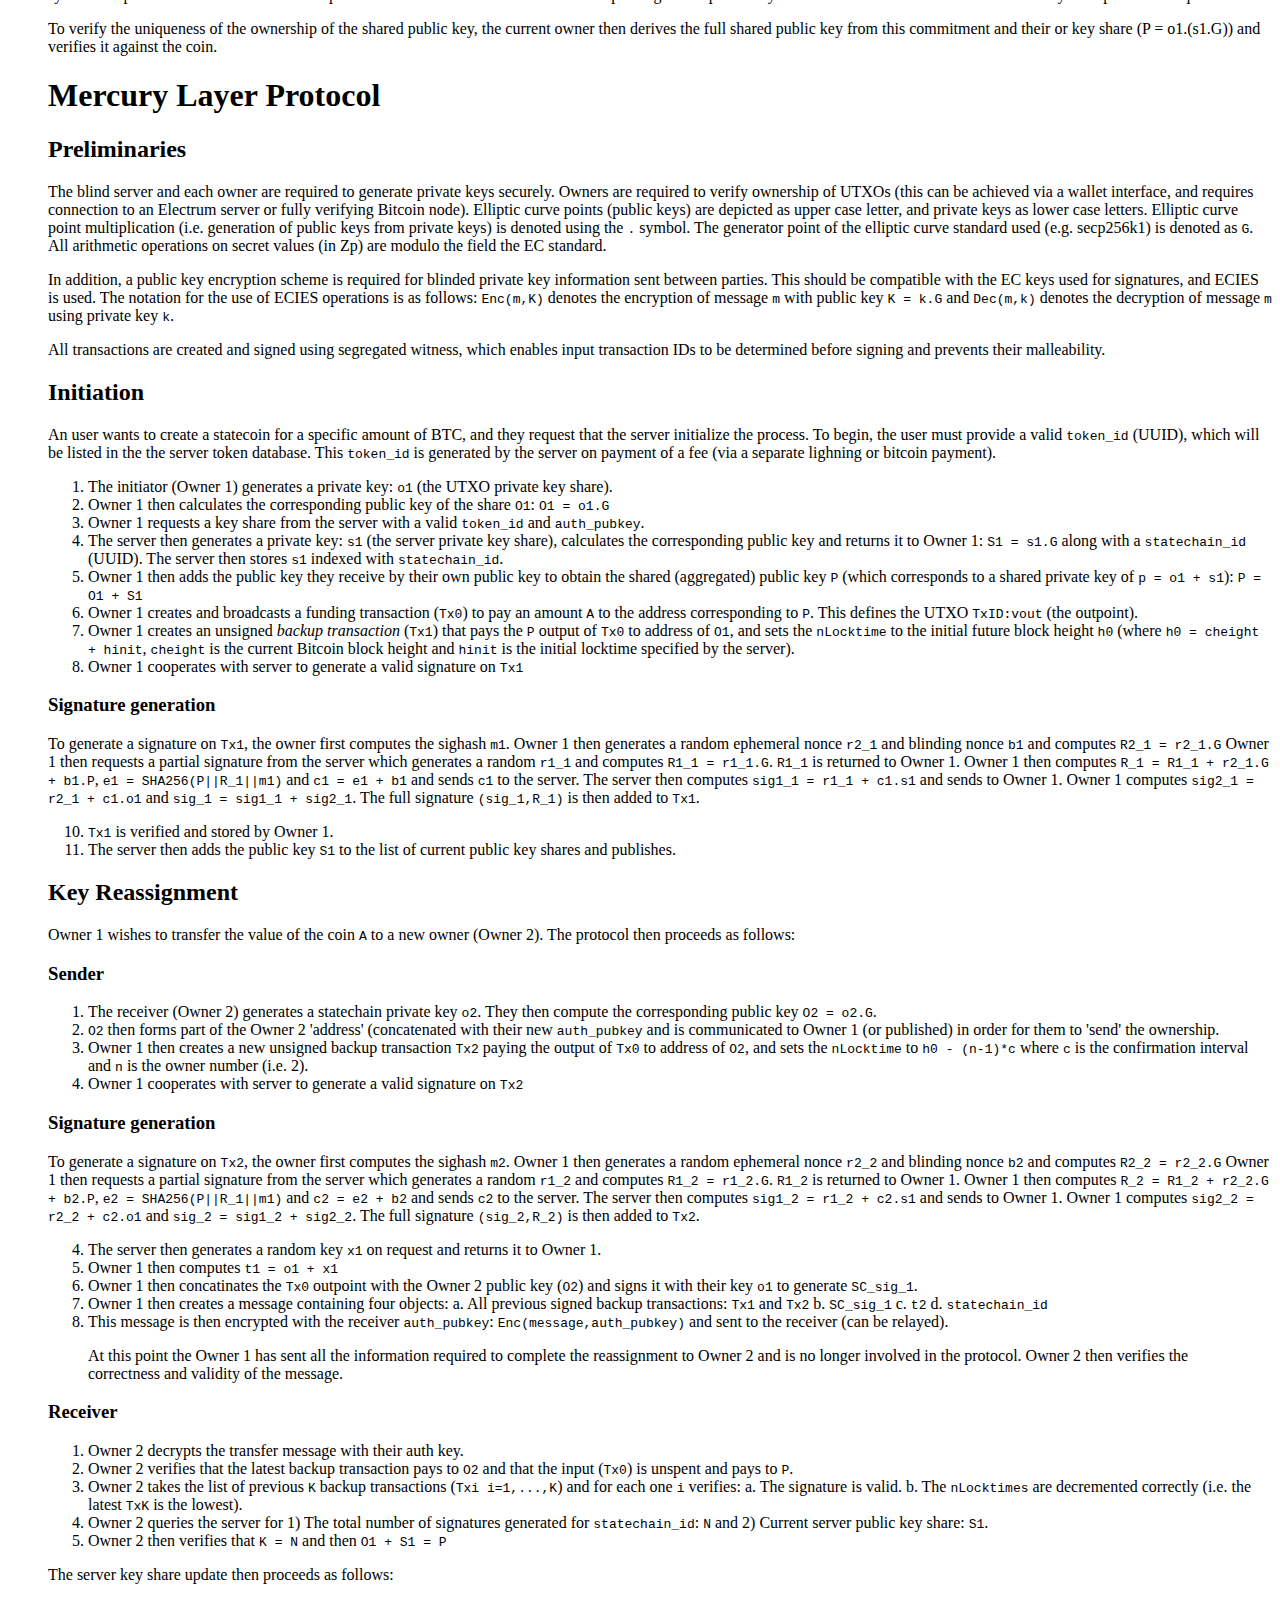
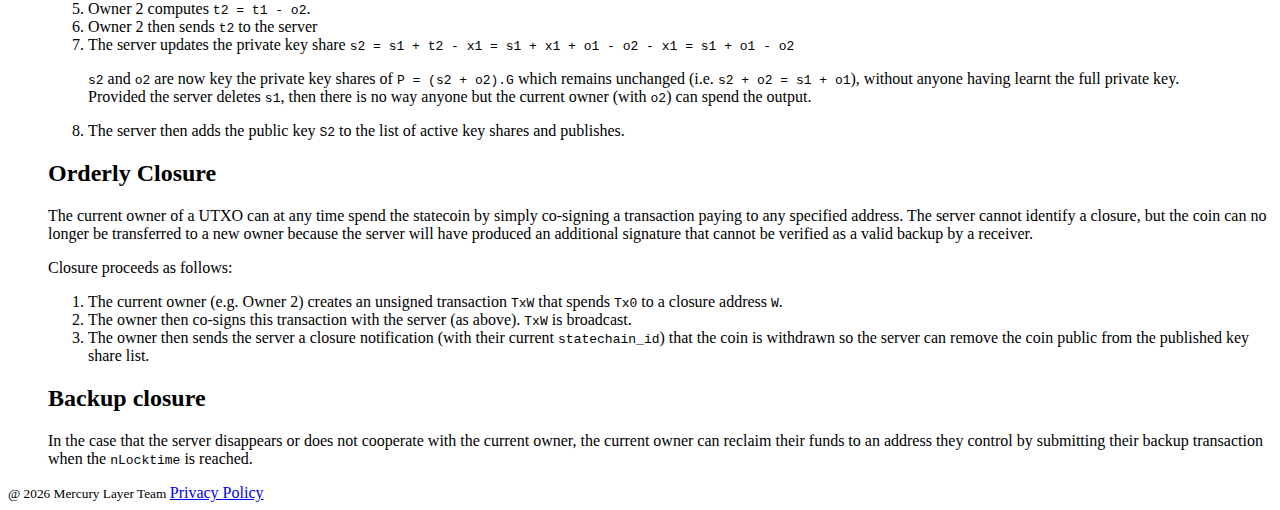
==== commit d7f53a1c: "feat: button for mercury layer api" ====
--- a/docs/index.html
+++ b/docs/index.html
@@ -27,6 +27,23 @@
         --code-color: #f7ebeb;
         --code-background-color: rgb(11, 145, 186);
     }
+    .button {
+        display: inline-block;
+        padding: 10px 20px;
+        font-size: 20px;
+        font-weight: bold;
+        color: #0a0543;
+        border: none;
+        border-radius: 50px;
+        text-align: center;
+        text-decoration: none;
+        cursor: pointer;
+        transition: background-color 0.3s ease;
+    }
+    .button:hover {
+        background-color: #0056b3;
+        color: white;
+    }
 </style>
     
     <link href="https://fonts.googleapis.com/css?family=Alfa+Slab+One&display=swap" rel="stylesheet">
@@ -76,6 +93,9 @@
         <h3 class="text-center title-text">
             Blinded signing service: enabling multiparty computation statechains
         </h3>
+        <center>
+            <button class="button" onclick="window.location.href='https://api.mercurylayer.com'">Status</button>
+        </center>
     </section>
     <div>
         <video class="hero-video" style="border-radius: 100px; max-width: 80%;" muted playsInline autoPlay loop>
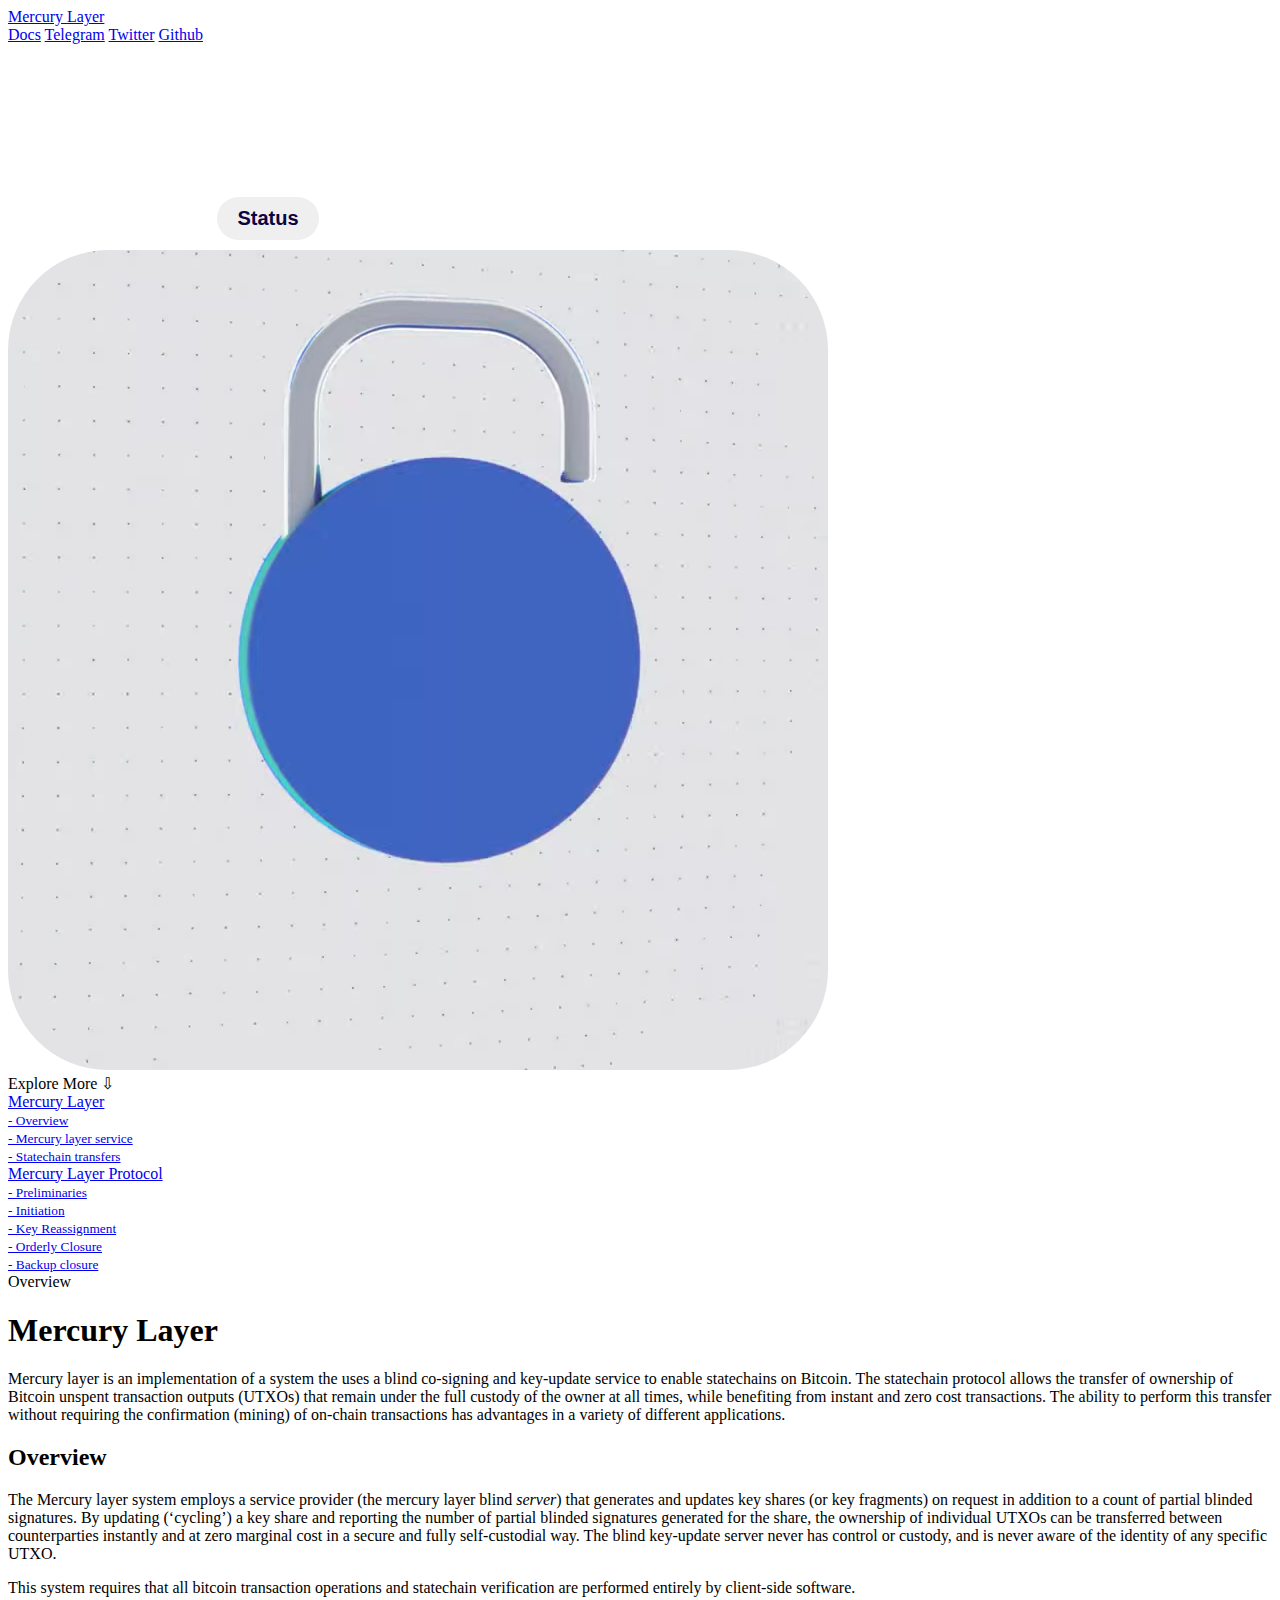
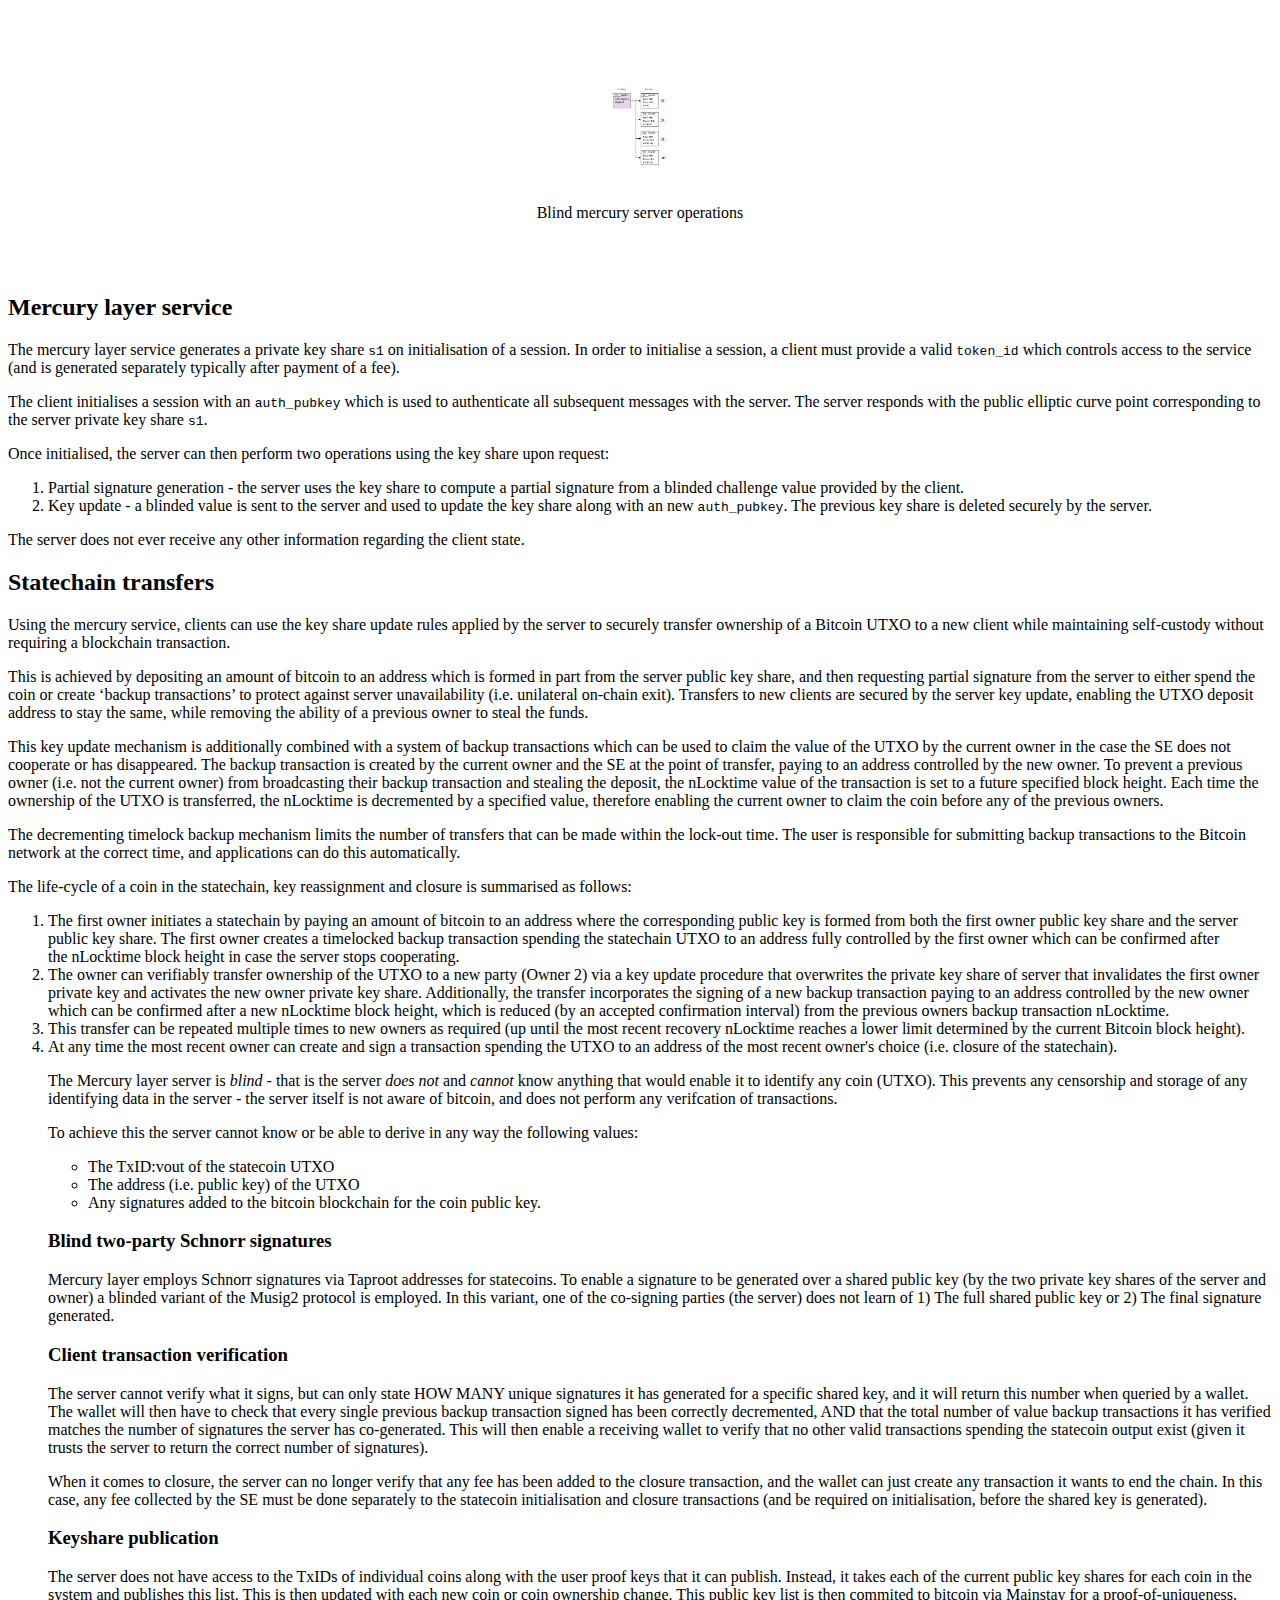
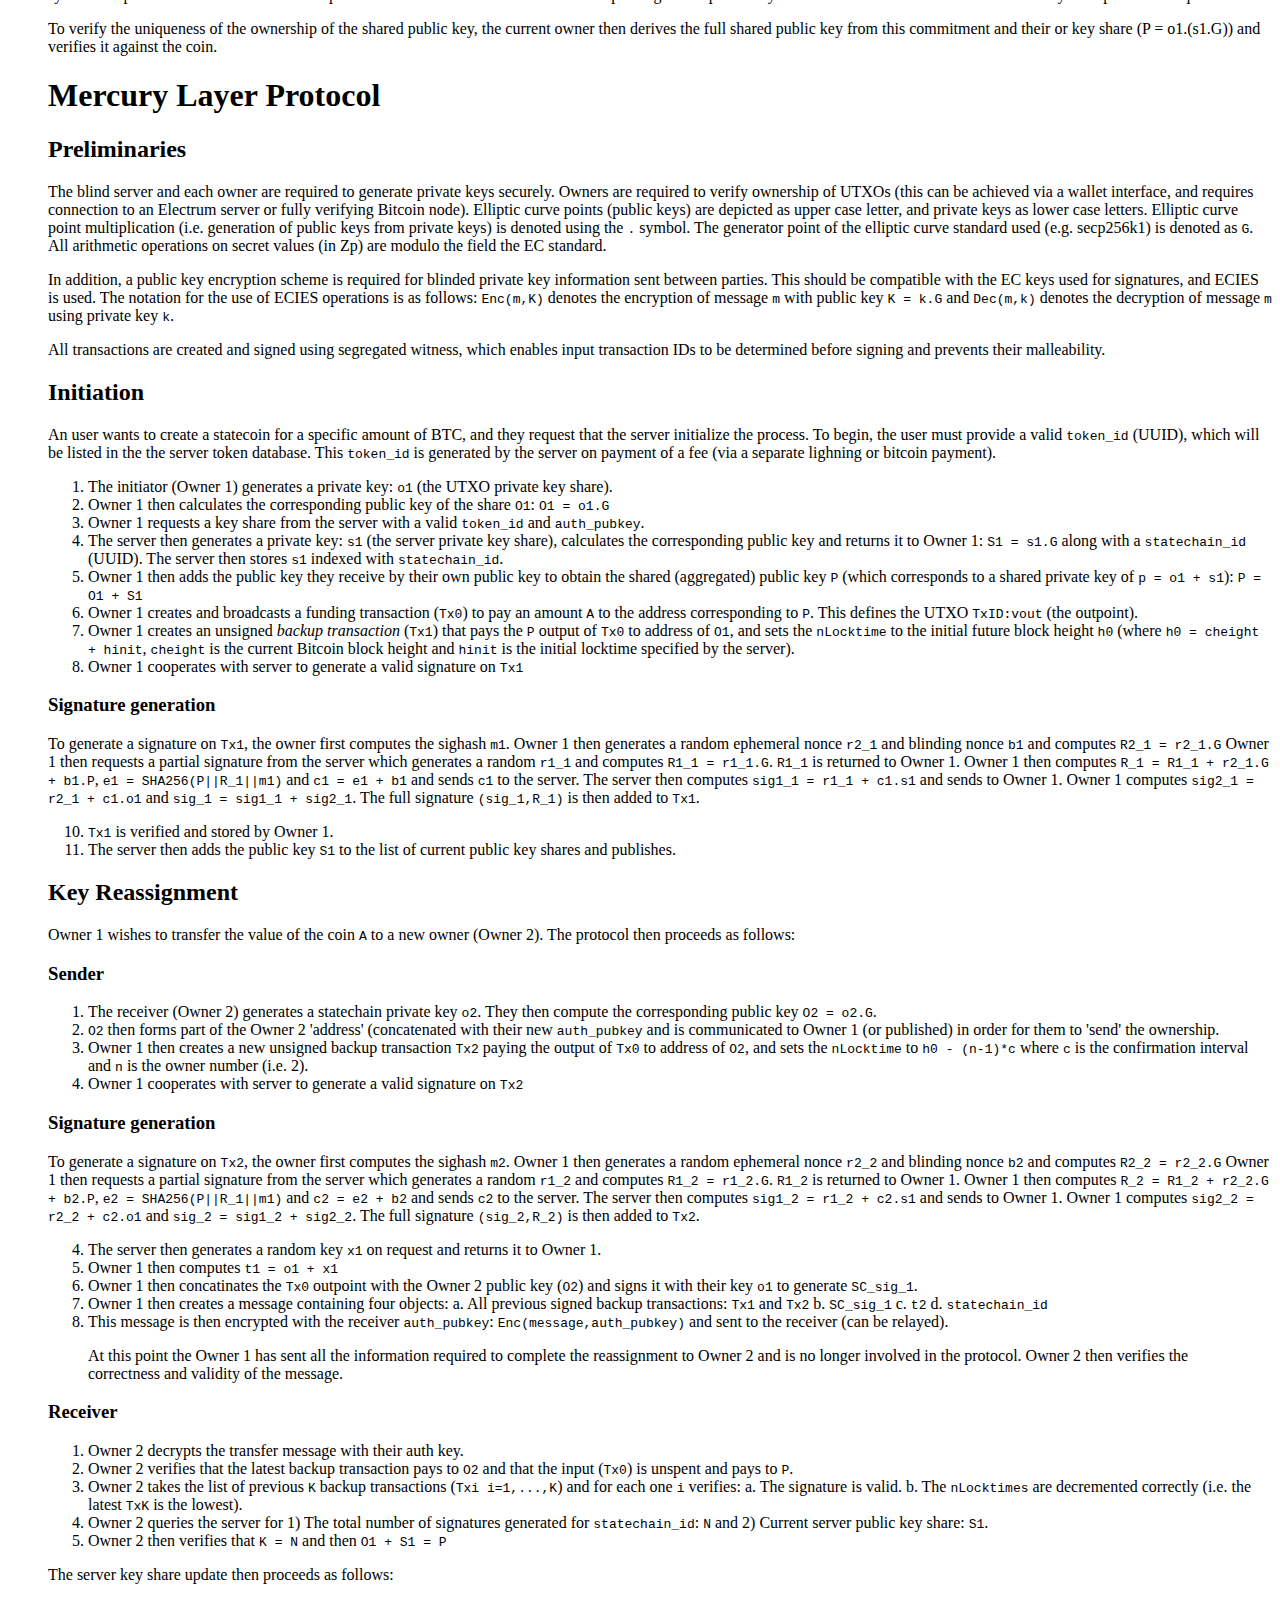
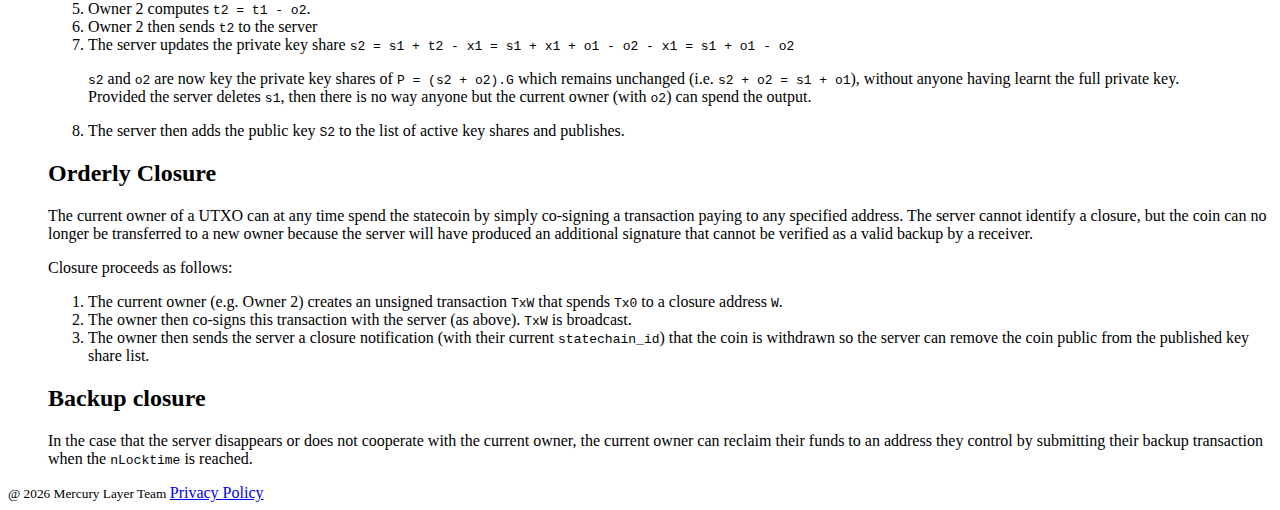
==== commit cb0117d4: "Update index.html" ====
--- a/docs/index.html
+++ b/docs/index.html
@@ -71,7 +71,7 @@
 
 <nav>
     
-    
+        <a class="nav-item subtitle-text" href="https:&#x2F;&#x2F;docs.mercurylayer.com">Docs</a>
         
         <a class="nav-item subtitle-text" href="https:&#x2F;&#x2F;t.me&#x2F;mercury_layer">Telegram</a>
         
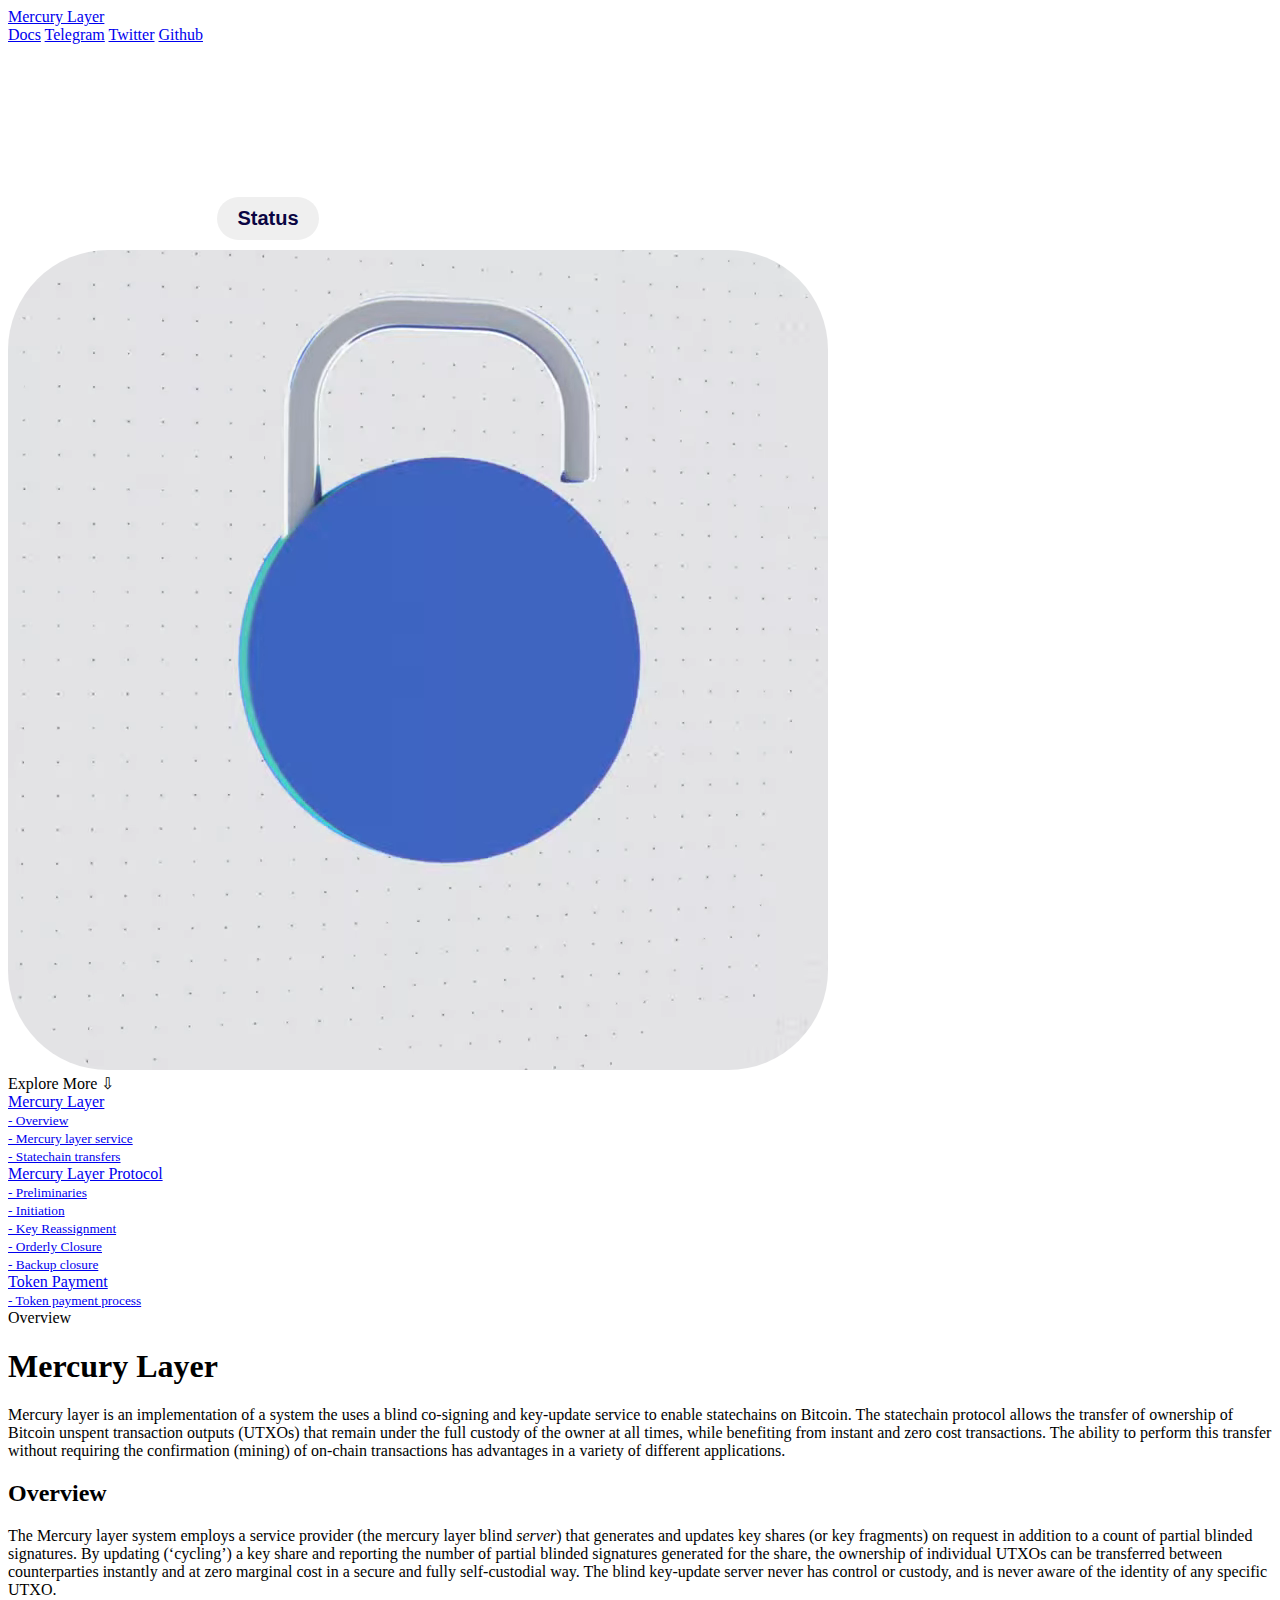
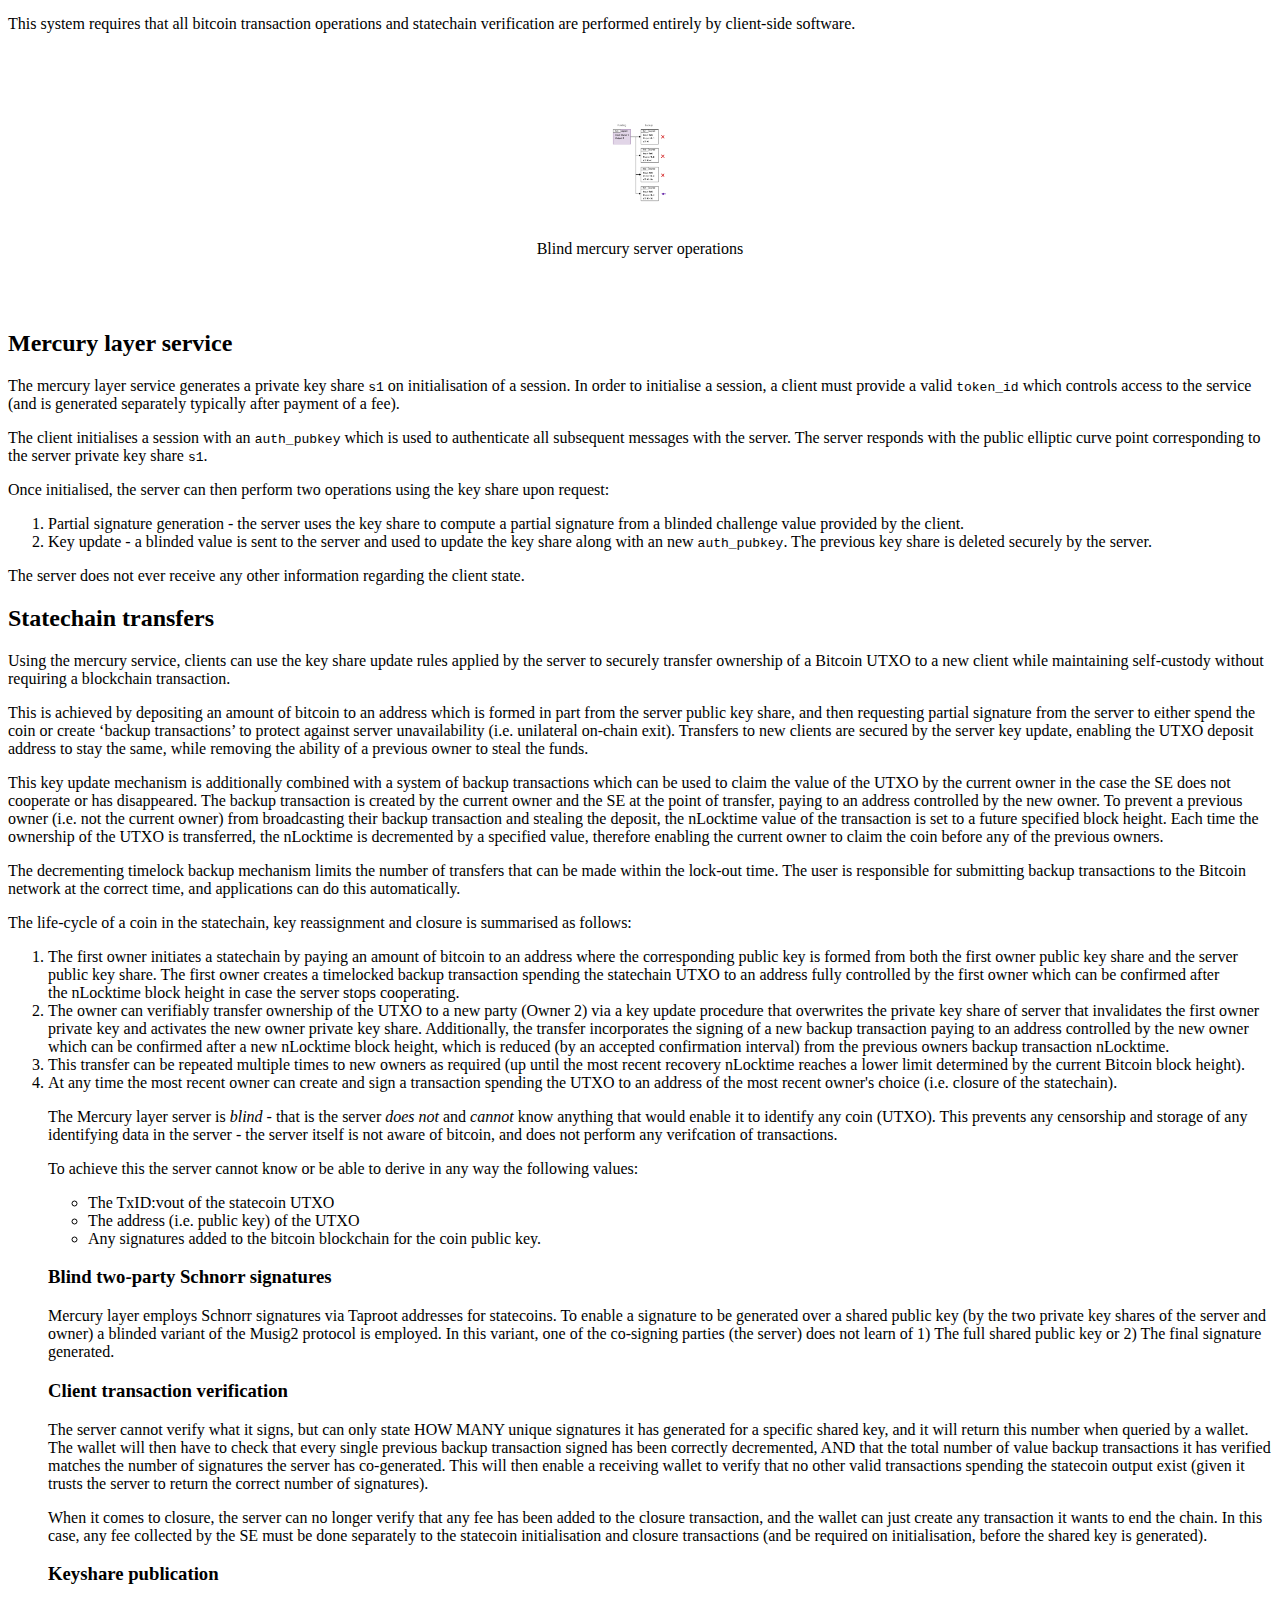
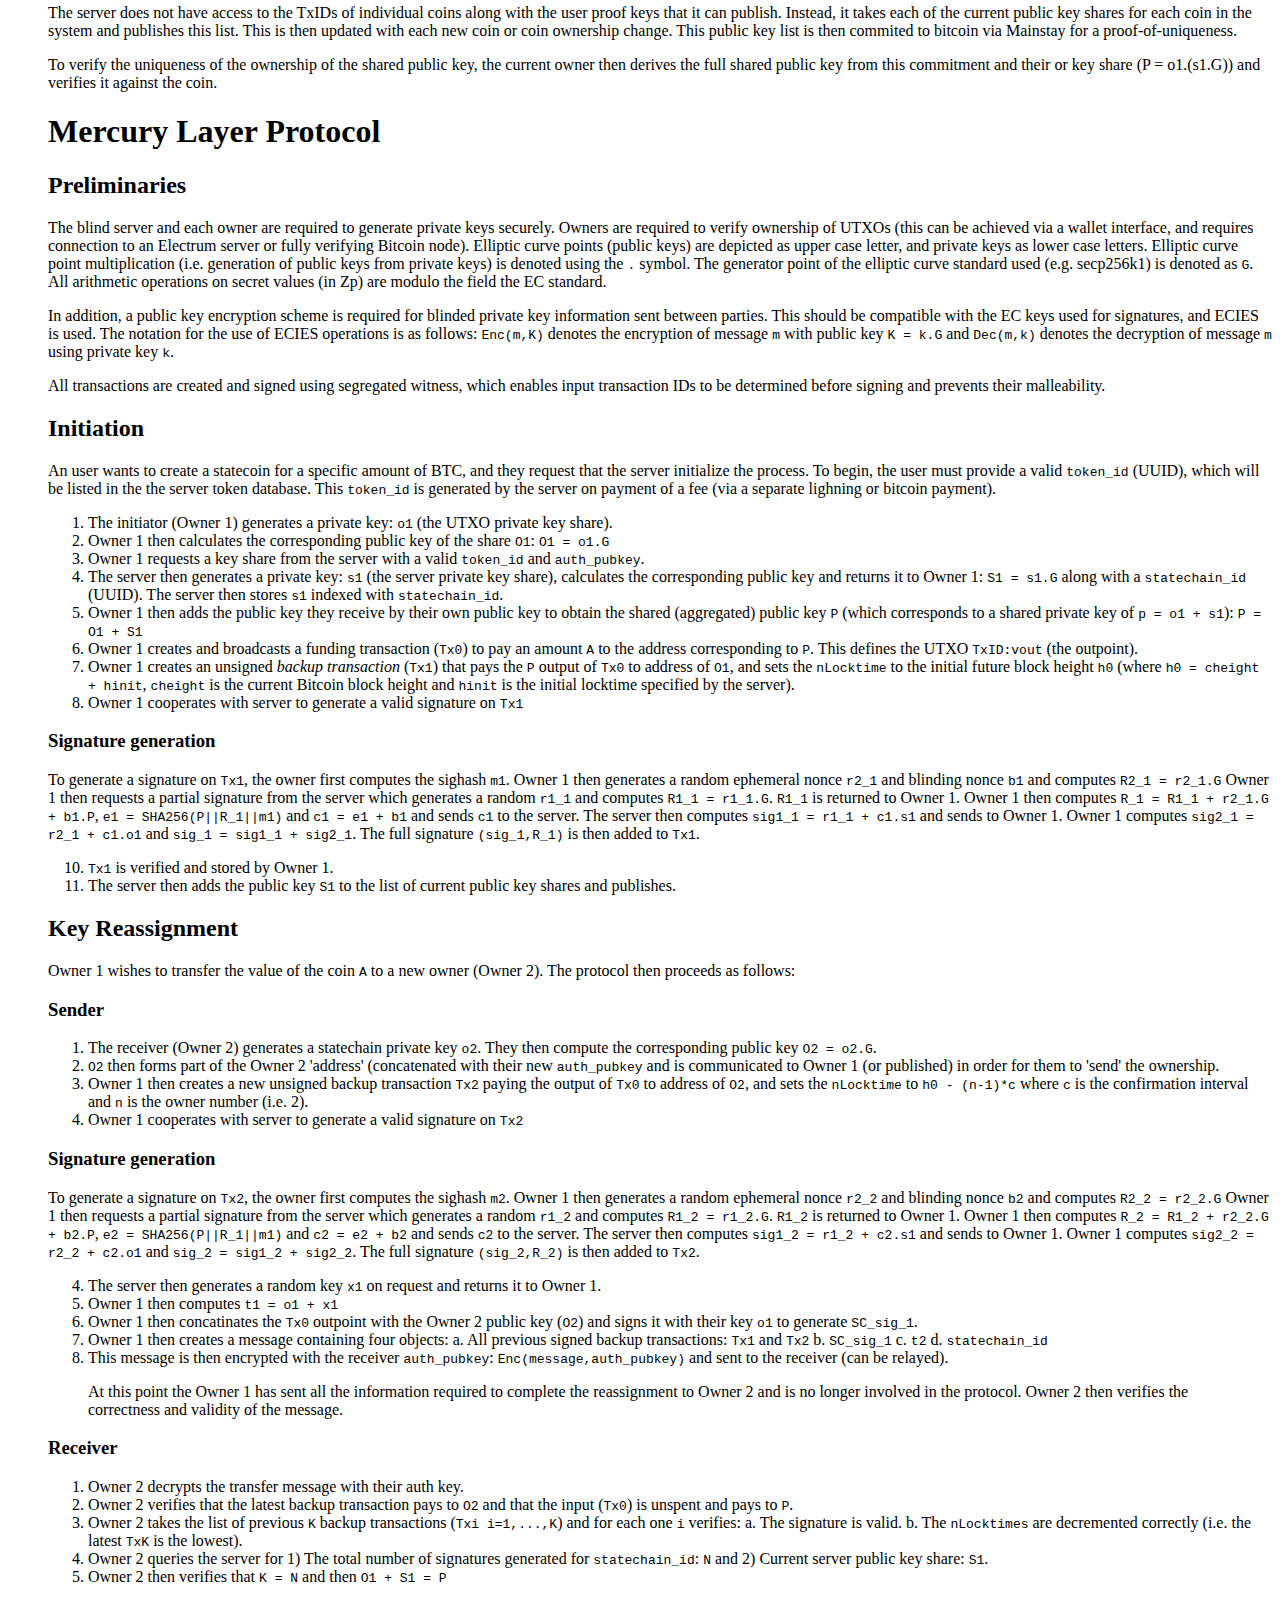
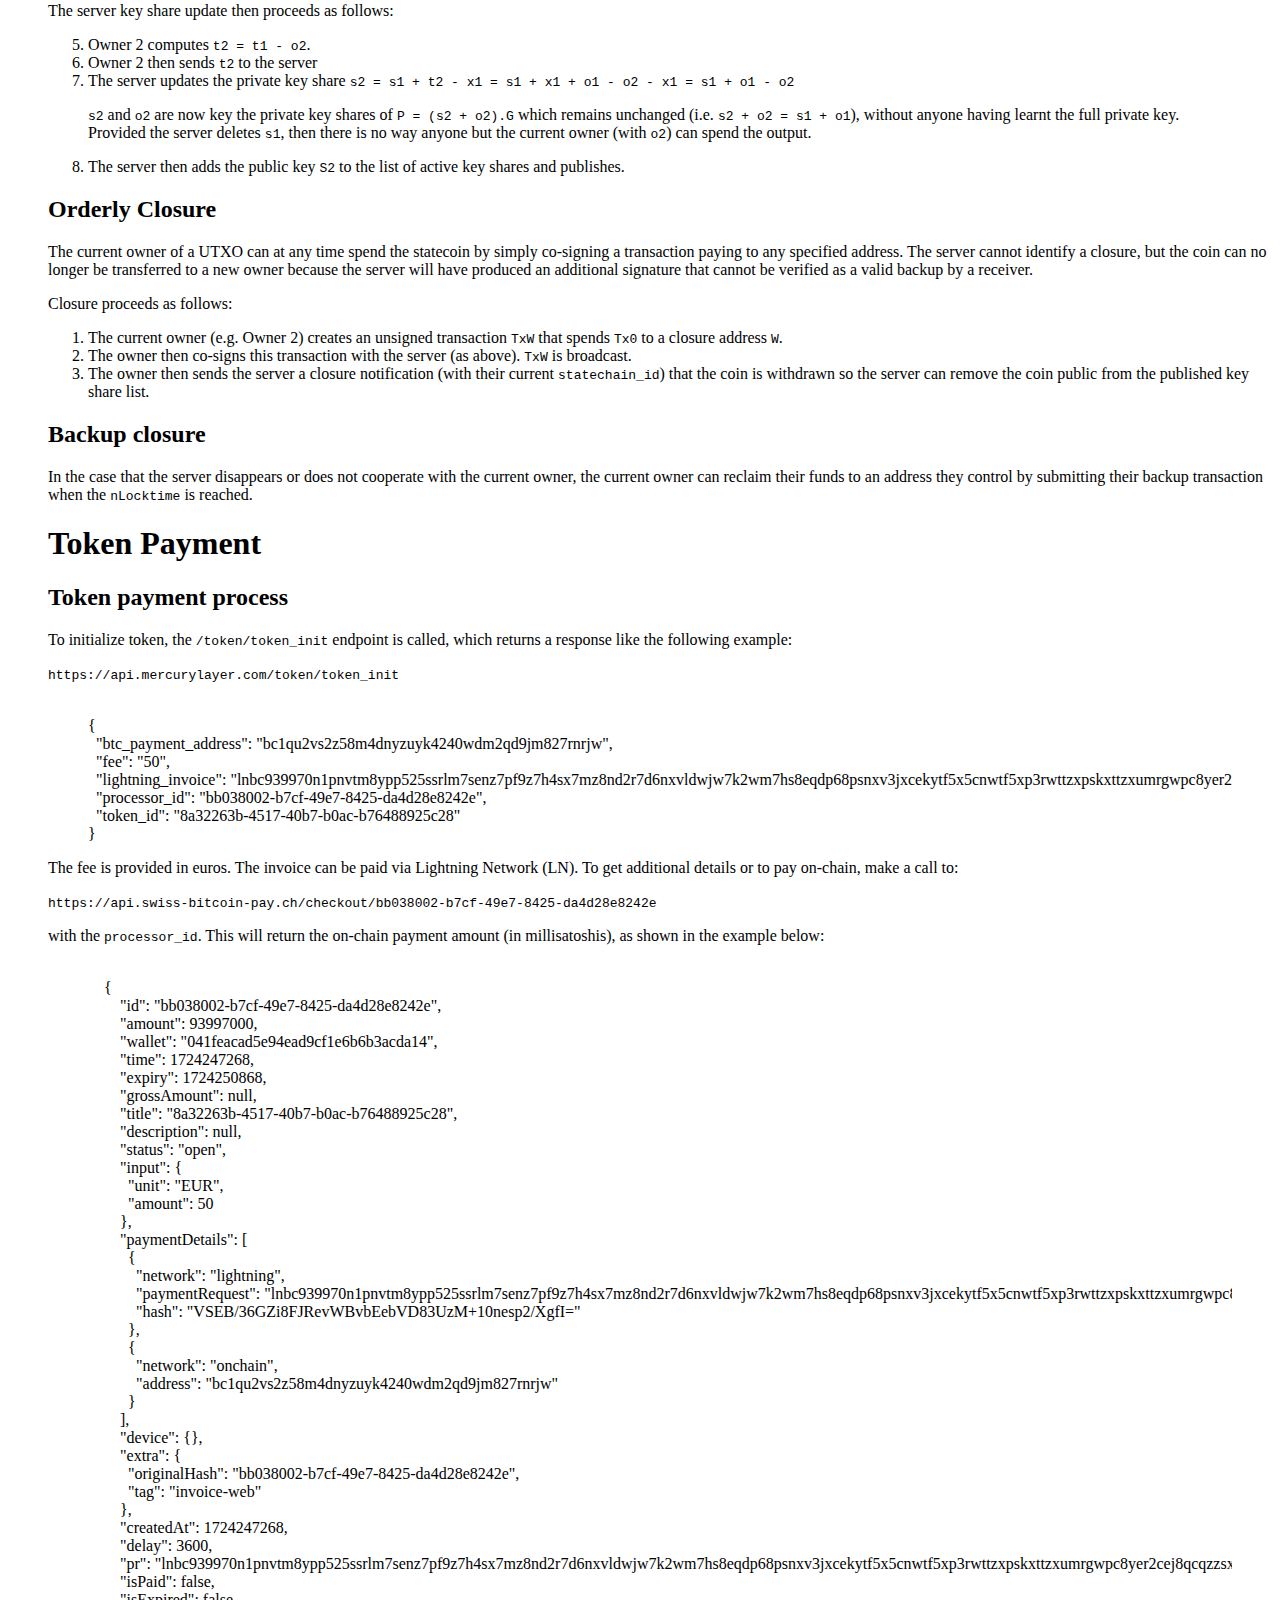
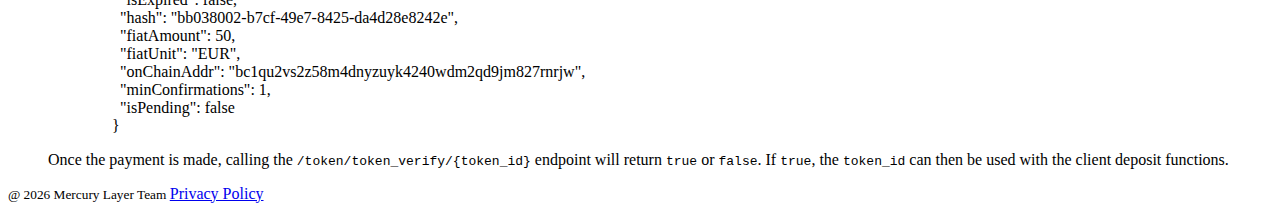
==== commit 716859bf: "feat: add doc for token payment" ====
--- a/docs/index.html
+++ b/docs/index.html
@@ -191,8 +191,14 @@
                 <div class="toc-item-child">
                     <a class="subtext" href="https://www.mercurylayer.com/#backup-closure"><small>- Backup closure</small></a>
                 </div>
-                
-                
+
+                <div class="toc-item">
+                    <a class="subtext" href="https://www.mercurylayer.com/#token-payment">Token Payment</a>
+                </div>
+                
+                <div class="toc-item-child">
+                    <a class="subtext" href="https://www.mercurylayer.com/#token-payment-process"><small>- Token payment process</small></a>
+                </div>
                 
             </div>
         </div>
@@ -342,8 +348,67 @@
 </ol>
 <h2 id="backup-closure">Backup closure</h2>
 <p>In the case that the server disappears or does not cooperate with the current owner, the current owner can reclaim their funds to an address they control by submitting their backup transaction when the <code>nLocktime</code> is reached. </p>
-
-            
+<h1 id="token-payment">Token Payment</h1>
+<h2 id="token-payment-process">Token payment process</h2>
+<p>To initialize token, the <code>/token/token_init</code> endpoint is called, which returns a response like the following example:</p>
+<p><code>https://api.mercurylayer.com/token/token_init</code></p>
+<blockquote style="overflow-x: auto; white-space: pre;">
+{
+  "btc_payment_address": "bc1qu2vs2z58m4dnyzuyk4240wdm2qd9jm827rnrjw",
+  "fee": "50",
+  "lightning_invoice": "[base64]",
+  "processor_id": "bb038002-b7cf-49e7-8425-da4d28e8242e",
+  "token_id": "8a32263b-4517-40b7-b0ac-b76488925c28"
+}
+</blockquote>
+<p>The fee is provided in euros. The invoice can be paid via Lightning Network (LN). To get additional details or to pay on-chain, make a call to:</p>
+<p><code>https://api.swiss-bitcoin-pay.ch/checkout/bb038002-b7cf-49e7-8425-da4d28e8242e</code></p>
+<p>with the <code>processor_id</code>. This will return the on-chain payment amount (in millisatoshis), as shown in the example below:</p>
+<blockquote style="overflow-x: auto; white-space: pre;">
+    {
+        "id": "bb038002-b7cf-49e7-8425-da4d28e8242e",
+        "amount": 93997000,
+        "wallet": "041feacad5e94ead9cf1e6b6b3acda14",
+        "time": 1724247268,
+        "expiry": 1724250868,
+        "grossAmount": null,
+        "title": "8a32263b-4517-40b7-b0ac-b76488925c28",
+        "description": null,
+        "status": "open",
+        "input": {
+          "unit": "EUR",
+          "amount": 50
+        },
+        "paymentDetails": [
+          {
+            "network": "lightning",
+            "paymentRequest": "[base64]",
+            "hash": "VSEB/36GZi8FJRevWBvbEebVD83UzM+10nesp2/XgfI="
+          },
+          {
+            "network": "onchain",
+            "address": "bc1qu2vs2z58m4dnyzuyk4240wdm2qd9jm827rnrjw"
+          }
+        ],
+        "device": {},
+        "extra": {
+          "originalHash": "bb038002-b7cf-49e7-8425-da4d28e8242e",
+          "tag": "invoice-web"
+        },
+        "createdAt": 1724247268,
+        "delay": 3600,
+        "pr": "[base64]",
+        "isPaid": false,
+        "isExpired": false,
+        "hash": "bb038002-b7cf-49e7-8425-da4d28e8242e",
+        "fiatAmount": 50,
+        "fiatUnit": "EUR",
+        "onChainAddr": "bc1qu2vs2z58m4dnyzuyk4240wdm2qd9jm827rnrjw",
+        "minConfirmations": 1,
+        "isPending": false
+      }
+</blockquote>
+<p>Once the payment is made, calling the <code>/token/token_verify/{token_id}</code> endpoint will return <code>true</code> or <code>false</code>. If <code>true</code>, the <code>token_id</code> can then be used with the client deposit functions.</p>            
         </div>
 
         
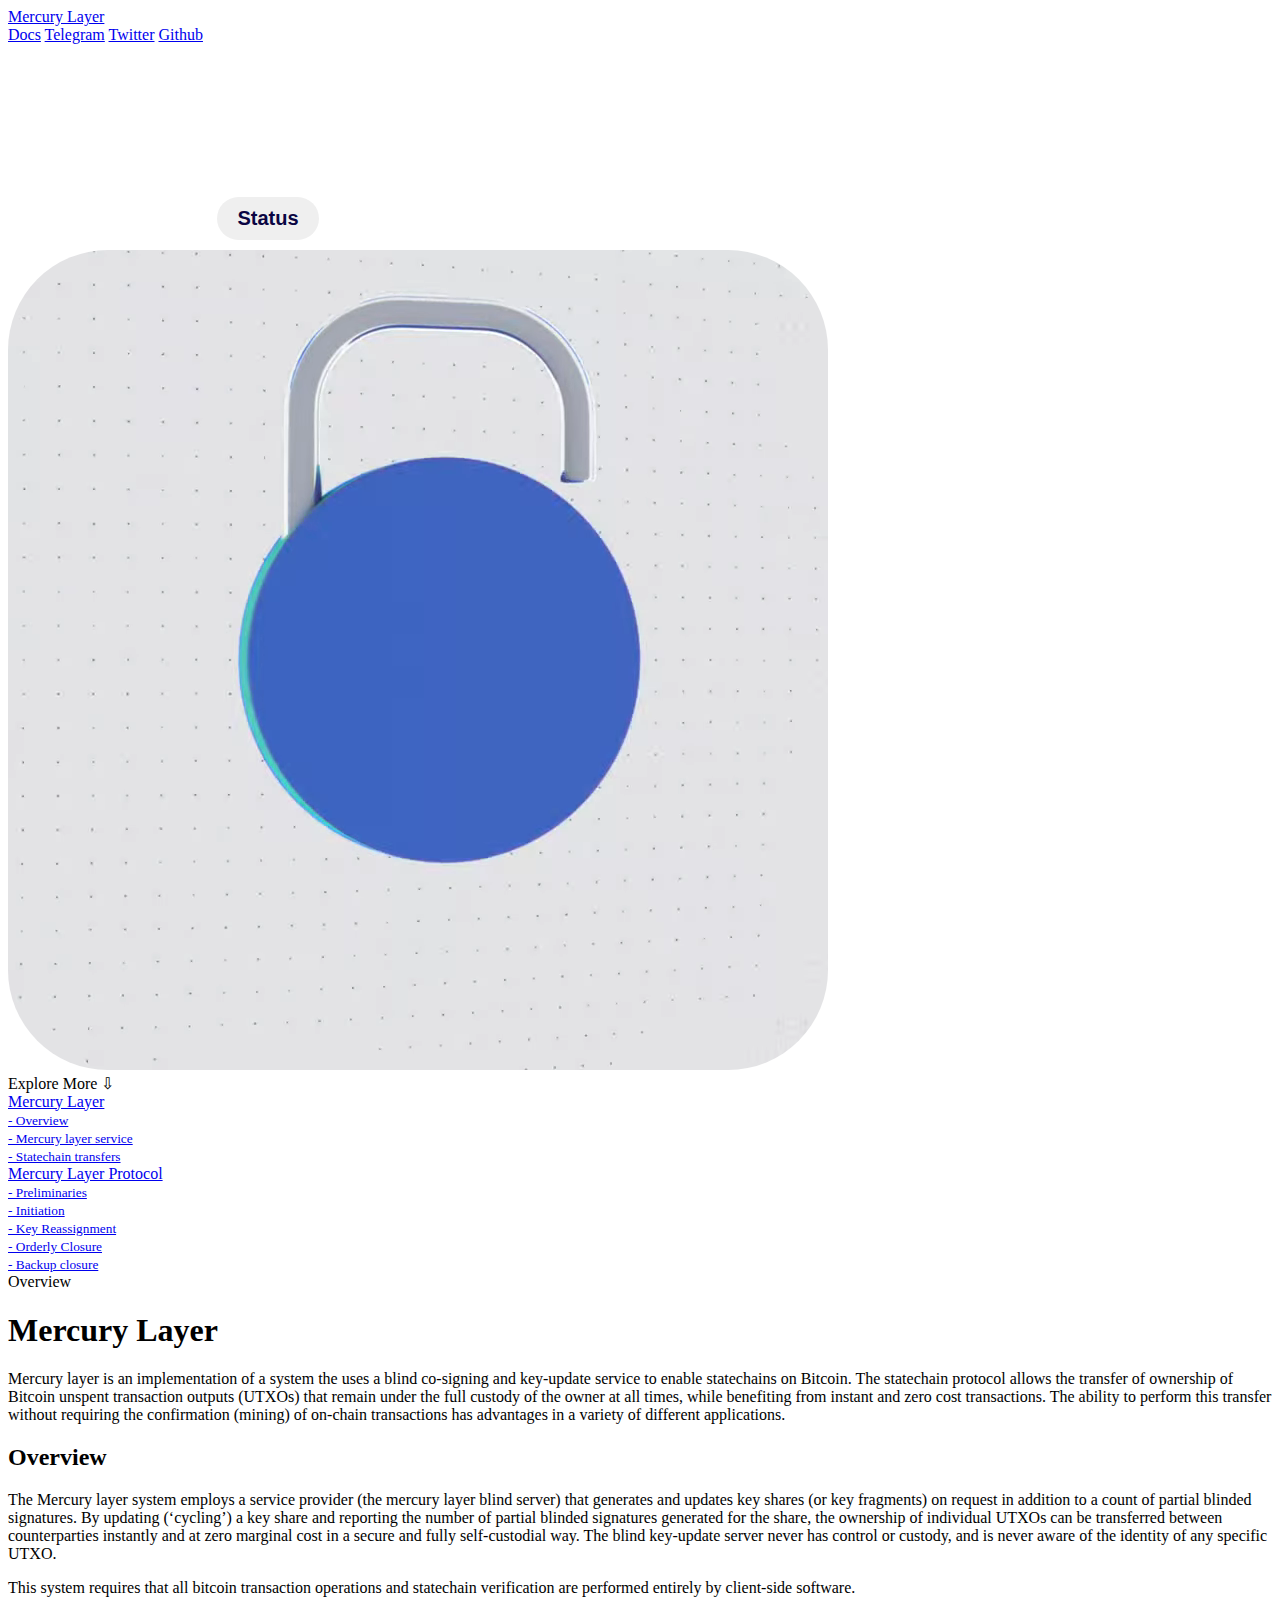
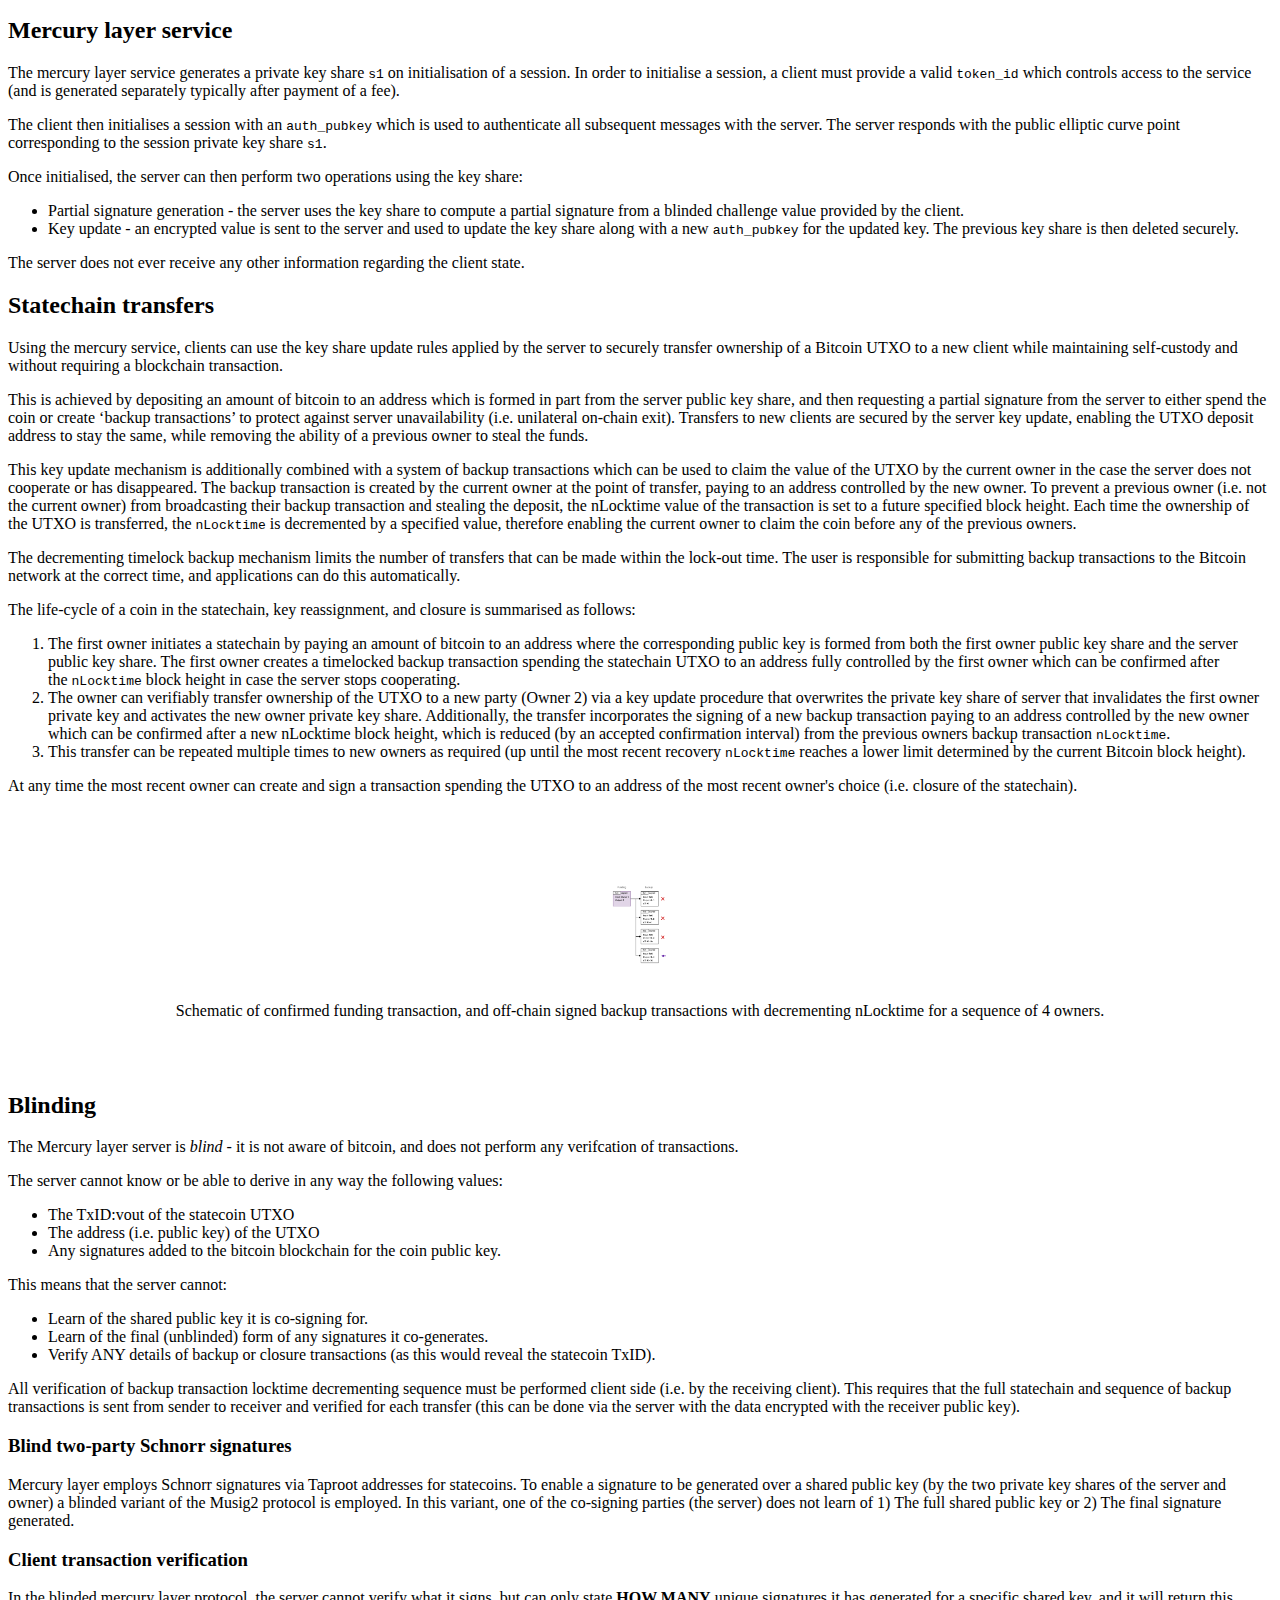
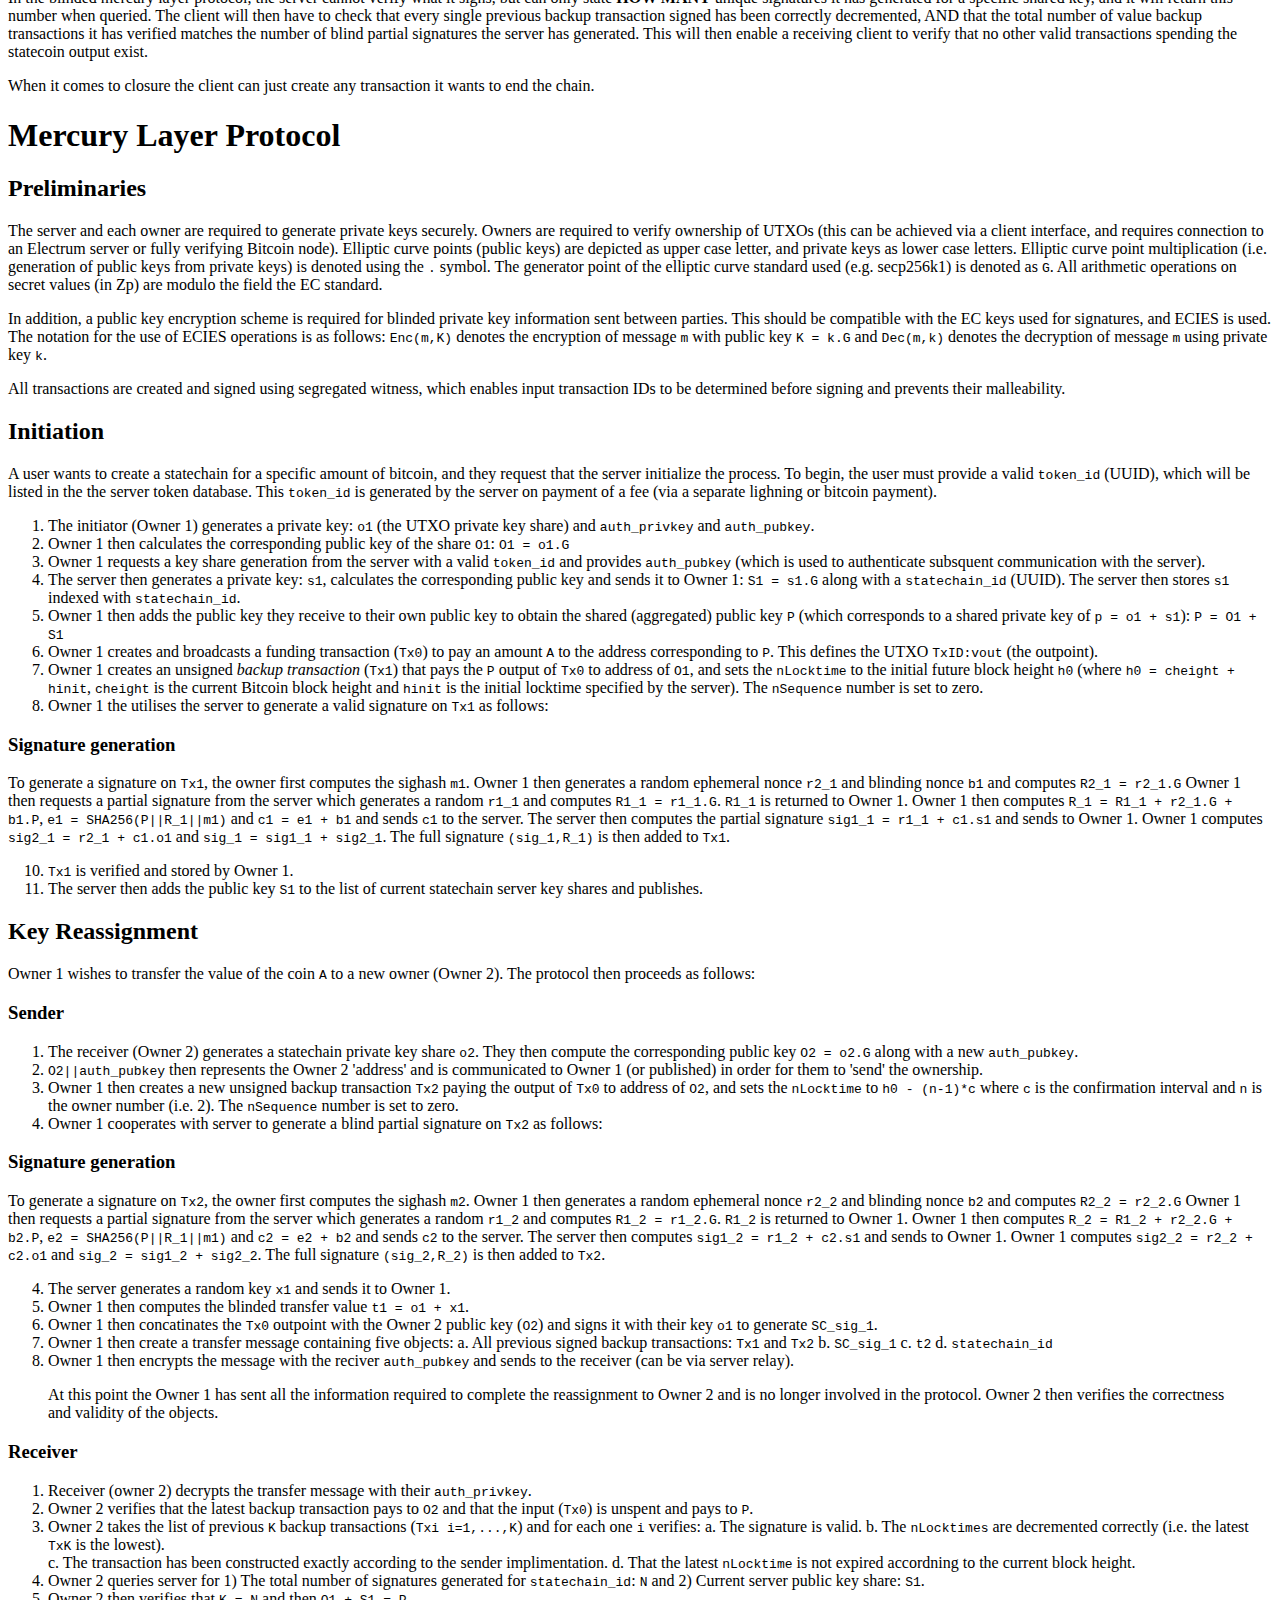
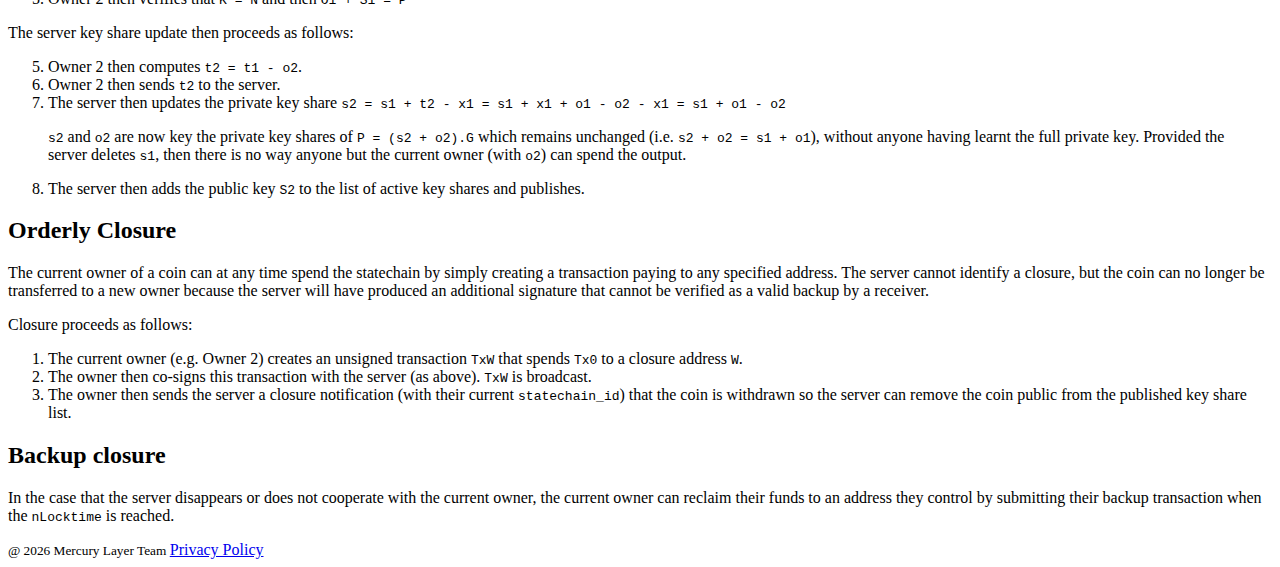
==== commit 4c3e7564: "Update index.html" ====
--- a/docs/index.html
+++ b/docs/index.html
@@ -191,14 +191,8 @@
                 <div class="toc-item-child">
                     <a class="subtext" href="https://www.mercurylayer.com/#backup-closure"><small>- Backup closure</small></a>
                 </div>
-
-                <div class="toc-item">
-                    <a class="subtext" href="https://www.mercurylayer.com/#token-payment">Token Payment</a>
-                </div>
-                
-                <div class="toc-item-child">
-                    <a class="subtext" href="https://www.mercurylayer.com/#token-payment-process"><small>- Token payment process</small></a>
-                </div>
+                
+                
                 
             </div>
         </div>
@@ -211,89 +205,93 @@
             <h1 id="mercury-layer">Mercury Layer</h1>
 <p>Mercury layer is an implementation of a system the uses a blind co-signing and key-update service to enable statechains on Bitcoin. The statechain protocol allows the transfer of ownership of Bitcoin unspent transaction outputs (UTXOs) that remain under the full custody of the owner at all times, while benefiting from instant and zero cost transactions. The ability to perform this transfer without requiring the confirmation (mining) of on-chain transactions has advantages in a variety of different applications. </p>
 <h2 id="overview">Overview</h2>
-<p>The Mercury layer system employs a service provider (the mercury layer blind <em>server</em>) that generates and updates key shares (or key fragments) on request in addition to a count of partial blinded signatures. By updating (‘cycling’) a key share and reporting the number of  partial blinded signatures generated for the share, the ownership of individual UTXOs can be transferred between counterparties instantly and at zero marginal cost in a secure and fully self-custodial way. The blind key-update server never has control or custody, and is never aware of the identity of any specific UTXO. </p>
+<p>The Mercury layer system employs a service provider (the mercury layer blind server) that generates and updates key shares (or key fragments) on request in addition to a count of partial blinded signatures. By updating (‘cycling’) a key share and reporting the number of  partial blinded signatures generated for the share, the ownership of individual UTXOs can be transferred between counterparties instantly and at zero marginal cost in a secure and fully self-custodial way. The blind key-update server never has control or custody, and is never aware of the identity of any specific UTXO. </p>
 <p>This system requires that all bitcoin transaction operations and statechain verification are performed entirely by client-side software. </p>
+<h2 id="mercury-layer-service">Mercury layer service</h2>
+<p>The mercury layer service generates a private key share <code>s1</code> on initialisation of a session. In order to initialise a session, a client must provide a valid <code>token_id</code> which controls access to the service (and is generated separately typically after payment of a fee). </p>
+<p>The client then initialises a session with an <code>auth_pubkey</code> which is used to authenticate all subsequent messages with the server. The server responds with the public elliptic curve point corresponding to the session private key share <code>s1</code>. </p>
+<p>Once initialised, the server can then perform two operations using the key share: </p>
+<ul>
+<li>Partial signature generation - the server uses the key share to compute a partial signature from a blinded challenge value provided by the client.</li>
+<li>Key update - an encrypted value is sent to the server and used to update the key share along with a new <code>auth_pubkey</code> for the updated key. The previous key share is then deleted securely. </li>
+</ul>
+<p>The server does not ever receive any other information regarding the client state. </p>
+<h2 id="statechain-transfers">Statechain transfers</h2>
+<p>Using the mercury service, clients can use the key share update rules applied by the server to securely transfer ownership of a Bitcoin UTXO to a new client while maintaining self-custody and without requiring a blockchain transaction. </p>
+<p>This is achieved by depositing an amount of bitcoin to an address which is formed in part from the server public key share, and then requesting a partial signature from the server to either spend the coin or create ‘backup transactions’ to protect against server unavailability (i.e. unilateral on-chain exit). Transfers to new clients are secured by the server key update, enabling the UTXO deposit address to stay the same, while removing the ability of a previous owner to steal the funds. </p>
+<p>This key update mechanism is additionally combined with a system of backup transactions which can be used to claim the value of the UTXO by the current owner in the case the server does not cooperate or has disappeared. The backup transaction is created by the current owner at the point of transfer, paying to an address controlled by the new owner. To prevent a previous owner (i.e. not the current owner) from broadcasting their backup transaction and stealing the deposit, the nLocktime value of the transaction is set to a future specified block height. Each time the ownership of the UTXO is transferred, the <code>nLocktime</code> is decremented by a specified value, therefore enabling the current owner to claim the coin before any of the previous owners.</p>
+<p>The decrementing timelock backup mechanism limits the number of transfers that can be made within the lock-out time. The user is responsible for submitting backup transactions to the Bitcoin network at the correct time, and applications can do this automatically.</p>
+<p>The life-cycle of a coin in the statechain, key reassignment, and closure is summarised as follows:</p>
+<ol>
+<li>The first owner initiates a statechain by paying an amount of bitcoin to an address where the corresponding public key is formed from both the first owner public key share and the server public key share. The first owner creates a timelocked backup transaction spending the statechain UTXO to an address fully controlled by the first owner which can be confirmed after the <code>nLocktime</code> block height in case the server stops cooperating.</li>
+<li>The owner can verifiably transfer ownership of the UTXO to a new party (Owner 2) via a key update procedure that overwrites the private key share of server that invalidates the first owner private key and activates the new owner private key share. Additionally, the transfer incorporates the signing of a new backup transaction paying to an address controlled by the new owner which can be confirmed after a new nLocktime block height, which is reduced (by an accepted confirmation interval) from the previous owners backup transaction <code>nLocktime</code>.</li>
+<li>This transfer can be repeated multiple times to new owners as required (up until the most recent recovery <code>nLocktime</code> reaches a lower limit determined by the current Bitcoin block height).</li>
+</ol>
+<p>At any time the most recent owner can create and sign a transaction spending the UTXO to an address of the most recent owner's choice (i.e. closure of the statechain).</p>
 <p><br><br></p>
 <p align="center">
 <img src="fig1.png" align="middle" width="60" vspace="20">
 </p>
 <p align="center">
-  Blind mercury server operations
+  Schematic of confirmed funding transaction, and off-chain signed backup transactions with decrementing nLocktime for a sequence of 4 owners.
 </p>
 <br><br>
-
-<h2 id="service">Mercury layer service</h2>
-<p>The mercury layer service generates a private key share <code>s1</code> on initialisation of a session. In order to initialise a session, a client must provide a valid <code>token_id</code> which controls access to the service (and is generated separately typically after payment of a fee).</p>
-<p>The client initialises a session with an <code>auth_pubkey</code> which is used to authenticate all subsequent messages with the server. The server responds with the public elliptic curve point corresponding to the server private key share <code>s1</code>.</p>
-<p>Once initialised, the server can then perform two operations using the key share upon request:</p>
-<ol>
-<li>Partial signature generation - the server uses the key share to compute a partial signature from a blinded challenge value provided by the client.</li>
-<li>Key update - a blinded value is sent to the server and used to update the key share along with an new <code>auth_pubkey</code>. The previous key share is deleted securely by the server.</li>
-</ol>
-<p>The server does not ever receive any other information regarding the client state. </p>           
-<h2 id="statechains">Statechain transfers</h2>
-<p>Using the mercury service, clients can use the key share update rules applied by the server to securely transfer ownership of a Bitcoin UTXO to a new client while maintaining self-custody without requiring a blockchain transaction. </p>
-<p>This is achieved by depositing an amount of bitcoin to an address which is formed in part from the server public key share, and then requesting partial signature from the server to either spend the coin or create ‘backup transactions’ to protect against server unavailability (i.e. unilateral on-chain exit). Transfers to new clients are secured by the server key update, enabling the UTXO deposit address to stay the same, while removing the ability of a previous owner to steal the funds. </p>
-<p>This key update mechanism is additionally combined with a system of backup transactions which can be used to claim the value of the UTXO by the current owner in the case the SE does not cooperate or has disappeared. The backup transaction is created by the current owner and the SE at the point of transfer, paying to an address controlled by the new owner. To prevent a previous owner (i.e. not the current owner) from broadcasting their backup transaction and stealing the deposit, the nLocktime value of the transaction is set to a future specified block height. Each time the ownership of the UTXO is transferred, the nLocktime is decremented by a specified value, therefore enabling the current owner to claim the coin before any of the previous owners.</p>
-<p>The decrementing timelock backup mechanism limits the number of transfers that can be made within the lock-out time. The user is responsible for submitting backup transactions to the Bitcoin network at the correct time, and applications can do this automatically.</p>
-<p>The life-cycle of a coin in the statechain, key reassignment and closure is summarised as follows:</p>
-<ol>
-<li>The first owner initiates a statechain by paying an amount of bitcoin to an address where the corresponding public key is formed from both the first owner public key share and the server public key share. The first owner creates a timelocked backup transaction spending the statechain UTXO to an address fully controlled by the first owner which can be confirmed after the nLocktime block height in case the server stops cooperating.</li>
-<li>The owner can verifiably transfer ownership of the UTXO to a new party (Owner 2) via a key update procedure that overwrites the private key share of server that invalidates the first owner private key and activates the new owner private key share. Additionally, the transfer incorporates the signing of a new backup transaction paying to an address controlled by the new owner which can be confirmed after a new nLocktime block height, which is reduced (by an accepted confirmation interval) from the previous owners backup transaction nLocktime.</li>
-<li>This transfer can be repeated multiple times to new owners as required (up until the most recent recovery nLocktime reaches a lower limit determined by the current Bitcoin block height).</li>
-<li>At any time the most recent owner can create and sign a transaction spending the UTXO to an address of the most recent owner's choice (i.e. closure of the statechain).</li>
-    
-<p>The Mercury layer server is <em>blind</em> - that is the server <em>does not</em> and <em>cannot</em> know anything that would enable it to identify any coin (UTXO). This prevents any censorship and storage of any identifying data in the server - the server itself is not aware of bitcoin, and does not perform any verifcation of transactions. </p>
-<p>To achieve this the server cannot know or be able to derive in any way the following values:</p>
+<h2 id="blinding">Blinding</h2>
+<p>The Mercury layer server is <em>blind</em> - it is not aware of bitcoin, and does not perform any verifcation of transactions. </p>
+<p>The server cannot know or be able to derive in any way the following values:</p>
 <ul>
 <li>The TxID:vout of the statecoin UTXO</li>
 <li>The address (i.e. public key) of the UTXO</li>
 <li>Any signatures added to the bitcoin blockchain for the coin public key.</li>
 </ul>
+<p>This means that the server cannot:</p>
+<ul>
+<li>Learn of the shared public key it is co-signing for.</li>
+<li>Learn of the final (unblinded) form of any signatures it co-generates.</li>
+<li>Verify ANY details of backup or closure transactions (as this would reveal the statecoin TxID).</li>
+</ul>
+<p>All verification of backup transaction locktime decrementing sequence must be performed client side (i.e. by the receiving client). This requires that the full statechain and sequence of backup transactions is sent from sender to receiver and verified for each transfer (this can be done via the server with the data encrypted with the receiver public key). </p>
 <h3 id="blind-two-party-schnorr-signatures">Blind two-party Schnorr signatures</h3>
 <p>Mercury layer employs Schnorr signatures via Taproot addresses for statecoins. To enable a signature to be generated over a shared public key (by the two private key shares of the server and owner) a blinded variant of the Musig2 protocol is employed. In this variant, one of the co-signing parties (the server) does not learn of 1) The full shared public key or 2) The final signature generated. </p>
 <h3 id="client-transaction-verification">Client transaction verification</h3>
-<p>The server cannot verify what it signs, but can only state HOW MANY unique signatures it has generated for a specific shared key, and it will return this number when queried by a wallet. The wallet will then have to check that every single previous backup transaction signed has been correctly decremented, AND that the total number of value backup transactions it has verified matches the number of signatures the server has co-generated. This will then enable a receiving wallet to verify that no other valid transactions spending the statecoin output exist (given it trusts the server to return the correct number of signatures). </p>
-<p>When it comes to closure, the server can no longer verify that any fee has been added to the closure transaction, and the wallet can just create any transaction it wants to end the chain. In this case, any fee collected by the SE must be done separately to the statecoin initialisation and closure transactions (and be required on initialisation, before the shared key is generated).</p>
-<h3 id="keyshare-publication">Keyshare publication</h3>
-<p>The server does not have access to the TxIDs of individual coins along with the user proof keys that it can publish. Instead, it takes each of the current public key shares for each coin in the system and publishes this list. This is then updated with each new coin or coin ownership change. This public key list is then commited to bitcoin via Mainstay for a proof-of-uniqueness. </p>
-<p>To verify the uniqueness of the ownership of the shared public key, the current owner then derives the full shared public key from this commitment and their or key share (P = o1.(s1.G)) and verifies it against the coin. </p>
+<p>In the blinded mercury layer protocol, the server cannot verify what it signs, but can only state <strong>HOW MANY</strong> unique signatures it has generated for a specific shared key, and it will return this number when queried. The client will then have to check that every single previous backup transaction signed has been correctly decremented, AND that the total number of value backup transactions it has verified matches the number of blind partial signatures the server has generated. This will then enable a receiving client to verify that no other valid transactions spending the statecoin output exist. </p>
+<p>When it comes to closure the client can just create any transaction it wants to end the chain. </p>
 <h1 id="mercury-layer-protocol">Mercury Layer Protocol</h1>
 <h2 id="preliminaries">Preliminaries</h2>
-<p>The blind server and each owner are required to generate private keys securely. Owners are required to verify ownership of UTXOs (this can be achieved via a wallet interface, and requires connection to an Electrum server or fully verifying Bitcoin node). Elliptic curve points (public keys) are depicted as upper case letter, and private keys as lower case letters. Elliptic curve point multiplication (i.e. generation of public keys from private keys) is denoted using the <code>.</code> symbol. The generator point of the elliptic curve standard used (e.g. secp256k1) is denoted as <code>G</code>. All arithmetic operations on secret values (in Zp) are modulo the field the EC standard.</p>
+<p>The server and each owner are required to generate private keys securely. Owners are required to verify ownership of UTXOs (this can be achieved via a client interface, and requires connection to an Electrum server or fully verifying Bitcoin node). Elliptic curve points (public keys) are depicted as upper case letter, and private keys as lower case letters. Elliptic curve point multiplication (i.e. generation of public keys from private keys) is denoted using the <code>.</code> symbol. The generator point of the elliptic curve standard used (e.g. secp256k1) is denoted as <code>G</code>. All arithmetic operations on secret values (in Zp) are modulo the field the EC standard.</p>
 <p>In addition, a public key encryption scheme is required for blinded private key information sent between parties. This should be compatible with the EC keys used for signatures, and ECIES is used. The notation for the use of ECIES operations is as follows: <code>Enc(m,K)</code> denotes the encryption of message <code>m</code> with public key <code>K = k.G</code> and <code>Dec(m,k)</code> denotes the decryption of message <code>m</code> using private key <code>k</code>.</p>
 <p>All transactions are created and signed using segregated witness, which enables input transaction IDs to be determined before signing and prevents their malleability. </p>
 <h2 id="initiation">Initiation</h2>
-<p>An user wants to create a statecoin for a specific amount of BTC, and they request that the server initialize the process. To begin, the user must provide a valid <code>token_id</code> (UUID), which will be listed in the the server token database. This <code>token_id</code> is generated by the server on payment of a fee (via a separate lighning or bitcoin payment). </p>
-<ol>
-<li>The initiator (Owner 1) generates a private key: <code>o1</code> (the UTXO private key share).</li>
+<p>A user wants to create a statechain for a specific amount of bitcoin, and they request that the server initialize the process. To begin, the user must provide a valid <code>token_id</code> (UUID), which will be listed in the the server token database. This <code>token_id</code> is generated by the server on payment of a fee (via a separate lighning or bitcoin payment). </p>
+<ol>
+<li>The initiator (Owner 1) generates a private key: <code>o1</code> (the UTXO private key share) and <code>auth_privkey</code> and <code>auth_pubkey</code>.</li>
 <li>Owner 1 then calculates the corresponding public key of the share <code>O1</code>: <code>O1 = o1.G</code></li>
-<li>Owner 1 requests a key share from the server with a valid <code>token_id</code> and <code>auth_pubkey</code>. </li>
-<li>The server then generates a private key: <code>s1</code> (the server private key share), calculates the corresponding public key and returns it to Owner 1: <code>S1 = s1.G</code> along with a <code>statechain_id</code> (UUID). The server then stores <code>s1</code> indexed with <code>statechain_id</code>. </li>
-<li>Owner 1 then adds the public key they receive by their own public key to obtain the shared (aggregated) public key <code>P</code> (which corresponds to a shared private key of <code>p = o1 + s1</code>): <code>P = O1 + S1</code></li>
+<li>Owner 1 requests a key share generation from the server with a valid <code>token_id</code> and provides <code>auth_pubkey</code> (which is used to authenticate subsquent communication with the server). </li>
+<li>The server then generates a private key: <code>s1</code>, calculates the corresponding public key and sends it to Owner 1: <code>S1 = s1.G</code> along with a <code>statechain_id</code> (UUID). The server then stores <code>s1</code> indexed with <code>statechain_id</code>. </li>
+<li>Owner 1 then adds the public key they receive to their own public key to obtain the shared (aggregated) public key <code>P</code> (which corresponds to a shared private key of <code>p = o1 + s1</code>): <code>P = O1 + S1</code></li>
 <li>Owner 1 creates and broadcasts a funding transaction (<code>Tx0</code>) to pay an amount <code>A</code> to the address corresponding to <code>P</code>. This defines the UTXO <code>TxID:vout</code> (the outpoint). </li>
-<li>Owner 1 creates an unsigned <em>backup transaction</em> (<code>Tx1</code>) that pays the <code>P</code> output of <code>Tx0</code> to address of <code>O1</code>, and sets the <code>nLocktime</code> to the initial future block height <code>h0</code> (where <code>h0 = cheight + hinit</code>, <code>cheight</code> is the current Bitcoin block height and <code>hinit</code> is the initial locktime specified by the server).</li>
-<li>Owner 1 cooperates with server to generate a valid signature on <code>Tx1</code></li>
+<li>Owner 1 creates an unsigned <em>backup transaction</em> (<code>Tx1</code>) that pays the <code>P</code> output of <code>Tx0</code> to address of <code>O1</code>, and sets the <code>nLocktime</code> to the initial future block height <code>h0</code> (where <code>h0 = cheight + hinit</code>, <code>cheight</code> is the current Bitcoin block height and <code>hinit</code> is the initial locktime specified by the server). The <code>nSequence</code> number is set to zero.</li>
+<li>Owner 1 the utilises the server to generate a valid signature on <code>Tx1</code> as follows:</li>
 </ol>
 <h3 id="signature-generation">Signature generation</h3>
 <p>To generate a signature on <code>Tx1</code>, the owner first computes the sighash <code>m1</code>. 
 Owner 1 then generates a random ephemeral nonce <code>r2_1</code> and blinding nonce <code>b1</code> and computes <code>R2_1 = r2_1.G</code>
 Owner 1 then requests a partial signature from the server which generates a random <code>r1_1</code> and computes <code>R1_1 = r1_1.G</code>. <code>R1_1</code> is returned to Owner 1. 
 Owner 1 then computes <code>R_1 = R1_1 + r2_1.G + b1.P</code>, <code>e1 = SHA256(P||R_1||m1)</code> and <code>c1 = e1 + b1</code> and sends <code>c1</code> to the server. 
-The server then computes <code>sig1_1 = r1_1 + c1.s1</code> and sends to Owner 1. 
+The server then computes the partial signature <code>sig1_1 = r1_1 + c1.s1</code> and sends to Owner 1. 
 Owner 1 computes <code>sig2_1 = r2_1 + c1.o1</code> and <code>sig_1 = sig1_1 + sig2_1</code>. The full signature <code>(sig_1,R_1)</code> is then added to <code>Tx1</code>. </p>
 <ol start="10">
 <li><code>Tx1</code> is verified and stored by Owner 1. </li>
-<li>The server then adds the public key <code>S1</code> to the list of current public key shares and publishes. </li>
+<li>The server then adds the public key <code>S1</code> to the list of current statechain server key shares and publishes. </li>
 </ol>
 <h2 id="key-reassignment">Key Reassignment</h2>
 <p>Owner 1 wishes to transfer the value of the coin <code>A</code> to a new owner (Owner 2). The protocol then proceeds as follows:</p>
 <h3 id="sender">Sender</h3>
 <ol>
-<li>The receiver (Owner 2) generates a statechain private key <code>o2</code>. They then compute the corresponding public key <code>O2 = o2.G</code>.</li>
-<li><code>O2</code> then forms part of the Owner 2 'address' (concatenated with their new <code>auth_pubkey</code> and is communicated to Owner 1 (or published) in order for them to 'send' the ownership.</li>
-<li>Owner 1 then creates a new unsigned backup transaction <code>Tx2</code> paying the output of <code>Tx0</code> to address of <code>O2</code>, and sets the <code>nLocktime</code> to <code>h0 - (n-1)*c</code> where <code>c</code> is the confirmation interval and <code>n</code> is the owner number (i.e. 2). </li>
-<li>Owner 1 cooperates with server to generate a valid signature on <code>Tx2</code></li>
+<li>The receiver (Owner 2) generates a statechain private key share <code>o2</code>. They then compute the corresponding public key <code>O2 = o2.G</code> along with a new <code>auth_pubkey</code>. </li>
+<li><code>O2||auth_pubkey</code> then represents the Owner 2 'address' and is communicated to Owner 1 (or published) in order for them to 'send' the ownership.</li>
+<li>Owner 1 then creates a new unsigned backup transaction <code>Tx2</code> paying the output of <code>Tx0</code> to address of <code>O2</code>, and sets the <code>nLocktime</code> to <code>h0 - (n-1)*c</code> where <code>c</code> is the confirmation interval and <code>n</code> is the owner number (i.e. 2). The <code>nSequence</code> number is set to zero.</li>
+<li>Owner 1 cooperates with server to generate a blind partial signature on <code>Tx2</code> as follows:</li>
 </ol>
 <h3 id="signature-generation-1">Signature generation</h3>
 <p>To generate a signature on <code>Tx2</code>, the owner first computes the sighash <code>m2</code>. 
@@ -303,34 +301,36 @@
 The server then computes <code>sig1_2 = r1_2 + c2.s1</code> and sends to Owner 1. 
 Owner 1 computes <code>sig2_2 = r2_2 + c2.o1</code> and <code>sig_2 = sig1_2 + sig2_2</code>. The full signature <code>(sig_2,R_2)</code> is then added to <code>Tx2</code>.</p>
 <ol start="4">
-<li>The server then generates a random key <code>x1</code> on request and returns it to Owner 1. </li>
-<li>Owner 1 then computes <code>t1 = o1 + x1</code></li>
+<li>The server generates a random key <code>x1</code> and sends it to Owner 1. </li>
+<li>Owner 1 then computes the blinded transfer value <code>t1 = o1 + x1</code>. </li>
 <li>Owner 1 then concatinates the <code>Tx0</code> outpoint with the Owner 2 public key (<code>O2</code>) and signs it with their key <code>o1</code> to generate <code>SC_sig_1</code>. </li>
-<li>Owner 1 then creates a message containing four objects:
+<li>Owner 1 then create a transfer message containing five objects:
 a. All previous signed backup transactions: <code>Tx1</code> and <code>Tx2</code>
 b. <code>SC_sig_1</code>
 c. <code>t2</code>
 d. <code>statechain_id</code></li>
-<li>This message is then encrypted with the receiver <code>auth_pubkey</code>: <code>Enc(message,auth_pubkey)</code> and sent to the receiver (can be relayed).</li>
+<li>Owner 1 then encrypts the message with the reciver <code>auth_pubkey</code> and sends to the receiver (can be via server relay). </li>
 </ol>
 <blockquote>
-<p>At this point the Owner 1 has sent all the information required to complete the reassignment to Owner 2 and is no longer involved in the protocol. Owner 2 then verifies the correctness and validity of the message. </p>
+<p>At this point the Owner 1 has sent all the information required to complete the reassignment to Owner 2 and is no longer involved in the protocol. Owner 2 then verifies the correctness and validity of the objects. </p>
 </blockquote>
 <h3 id="receiver">Receiver</h3>
 <ol>
-<li>Owner 2 decrypts the transfer message with their auth key.</li>
+<li>Receiver (owner 2) decrypts the transfer message with their <code>auth_privkey</code>. </li>
 <li>Owner 2 verifies that the latest backup transaction pays to <code>O2</code> and that the input (<code>Tx0</code>) is unspent and pays to <code>P</code>. </li>
 <li>Owner 2 takes the list of previous <code>K</code> backup transactions (<code>Txi i=1,...,K</code>) and for each one <code>i</code> verifies:
 a. The signature is valid. 
 b. The <code>nLocktimes</code> are decremented correctly (i.e. the latest <code>TxK</code> is the lowest). </li>
-<li>Owner 2 queries the server for 1) The total number of signatures generated for <code>statechain_id</code>: <code>N</code> and 2) Current server public key share: <code>S1</code>. </li>
+c. The transaction has been constructed exactly according to the sender implimentation.
+d. That the latest <code>nLocktime</code> is not expired accordning to the current block height. 
+<li>Owner 2 queries server for 1) The total number of signatures generated for <code>statechain_id</code>: <code>N</code> and 2) Current server public key share: <code>S1</code>. </li>
 <li>Owner 2 then verifies that <code>K = N</code> and then <code>O1 + S1 = P</code></li>
 </ol>
 <p>The server key share update then proceeds as follows:</p>
 <ol start="5">
-<li>Owner 2 computes <code>t2 = t1 - o2</code>. </li>
-<li>Owner 2 then sends <code>t2</code> to the server </li>
-<li>The server updates the private key share <code>s2 = s1 + t2 - x1 = s1 + x1 + o1 - o2 - x1 = s1 + o1 - o2</code></li>
+<li>Owner 2 then computes <code>t2 = t1 - o2</code>. </li>
+<li>Owner 2 then sends <code>t2</code> to the server. </li>
+<li>The server then updates the private key share <code>s2 = s1 + t2 - x1 = s1 + x1 + o1 - o2 - x1 = s1 + o1 - o2</code></li>
 </ol>
 <blockquote>
 <p><code>s2</code> and <code>o2</code> are now key the private key shares of <code>P = (s2 + o2).G</code> which remains unchanged (i.e. <code>s2 + o2 = s1 + o1</code>), without anyone having learnt the full private key. Provided the server deletes <code>s1</code>, then there is no way anyone but the current owner (with <code>o2</code>) can spend the output.</p>
@@ -339,7 +339,7 @@
 <li>The server then adds the public key <code>S2</code> to the list of active key shares and publishes. </li>
 </ol>
 <h2 id="orderly-closure">Orderly Closure</h2>
-<p>The current owner of a UTXO can at any time spend the statecoin by simply co-signing a transaction paying to any specified address. The server cannot identify a closure, but the coin can no longer be transferred to a new owner because the server will have produced an additional signature that cannot be verified as a valid backup by a receiver. </p>
+<p>The current owner of a coin can at any time spend the statechain by simply creating a transaction paying to any specified address. The server cannot identify a closure, but the coin can no longer be transferred to a new owner because the server will have produced an additional signature that cannot be verified as a valid backup by a receiver. </p>
 <p>Closure proceeds as follows:</p>
 <ol>
 <li>The current owner (e.g. Owner 2) creates an unsigned transaction <code>TxW</code> that spends <code>Tx0</code> to a closure address <code>W</code>.</li>
@@ -348,67 +348,7 @@
 </ol>
 <h2 id="backup-closure">Backup closure</h2>
 <p>In the case that the server disappears or does not cooperate with the current owner, the current owner can reclaim their funds to an address they control by submitting their backup transaction when the <code>nLocktime</code> is reached. </p>
-<h1 id="token-payment">Token Payment</h1>
-<h2 id="token-payment-process">Token payment process</h2>
-<p>To initialize token, the <code>/token/token_init</code> endpoint is called, which returns a response like the following example:</p>
-<p><code>https://api.mercurylayer.com/token/token_init</code></p>
-<blockquote style="overflow-x: auto; white-space: pre;">
-{
-  "btc_payment_address": "bc1qu2vs2z58m4dnyzuyk4240wdm2qd9jm827rnrjw",
-  "fee": "50",
-  "lightning_invoice": "[base64]",
-  "processor_id": "bb038002-b7cf-49e7-8425-da4d28e8242e",
-  "token_id": "8a32263b-4517-40b7-b0ac-b76488925c28"
-}
-</blockquote>
-<p>The fee is provided in euros. The invoice can be paid via Lightning Network (LN). To get additional details or to pay on-chain, make a call to:</p>
-<p><code>https://api.swiss-bitcoin-pay.ch/checkout/bb038002-b7cf-49e7-8425-da4d28e8242e</code></p>
-<p>with the <code>processor_id</code>. This will return the on-chain payment amount (in millisatoshis), as shown in the example below:</p>
-<blockquote style="overflow-x: auto; white-space: pre;">
-    {
-        "id": "bb038002-b7cf-49e7-8425-da4d28e8242e",
-        "amount": 93997000,
-        "wallet": "041feacad5e94ead9cf1e6b6b3acda14",
-        "time": 1724247268,
-        "expiry": 1724250868,
-        "grossAmount": null,
-        "title": "8a32263b-4517-40b7-b0ac-b76488925c28",
-        "description": null,
-        "status": "open",
-        "input": {
-          "unit": "EUR",
-          "amount": 50
-        },
-        "paymentDetails": [
-          {
-            "network": "lightning",
-            "paymentRequest": "[base64]",
-            "hash": "VSEB/36GZi8FJRevWBvbEebVD83UzM+10nesp2/XgfI="
-          },
-          {
-            "network": "onchain",
-            "address": "bc1qu2vs2z58m4dnyzuyk4240wdm2qd9jm827rnrjw"
-          }
-        ],
-        "device": {},
-        "extra": {
-          "originalHash": "bb038002-b7cf-49e7-8425-da4d28e8242e",
-          "tag": "invoice-web"
-        },
-        "createdAt": 1724247268,
-        "delay": 3600,
-        "pr": "[base64]",
-        "isPaid": false,
-        "isExpired": false,
-        "hash": "bb038002-b7cf-49e7-8425-da4d28e8242e",
-        "fiatAmount": 50,
-        "fiatUnit": "EUR",
-        "onChainAddr": "bc1qu2vs2z58m4dnyzuyk4240wdm2qd9jm827rnrjw",
-        "minConfirmations": 1,
-        "isPending": false
-      }
-</blockquote>
-<p>Once the payment is made, calling the <code>/token/token_verify/{token_id}</code> endpoint will return <code>true</code> or <code>false</code>. If <code>true</code>, the <code>token_id</code> can then be used with the client deposit functions.</p>            
+            
         </div>
 
         
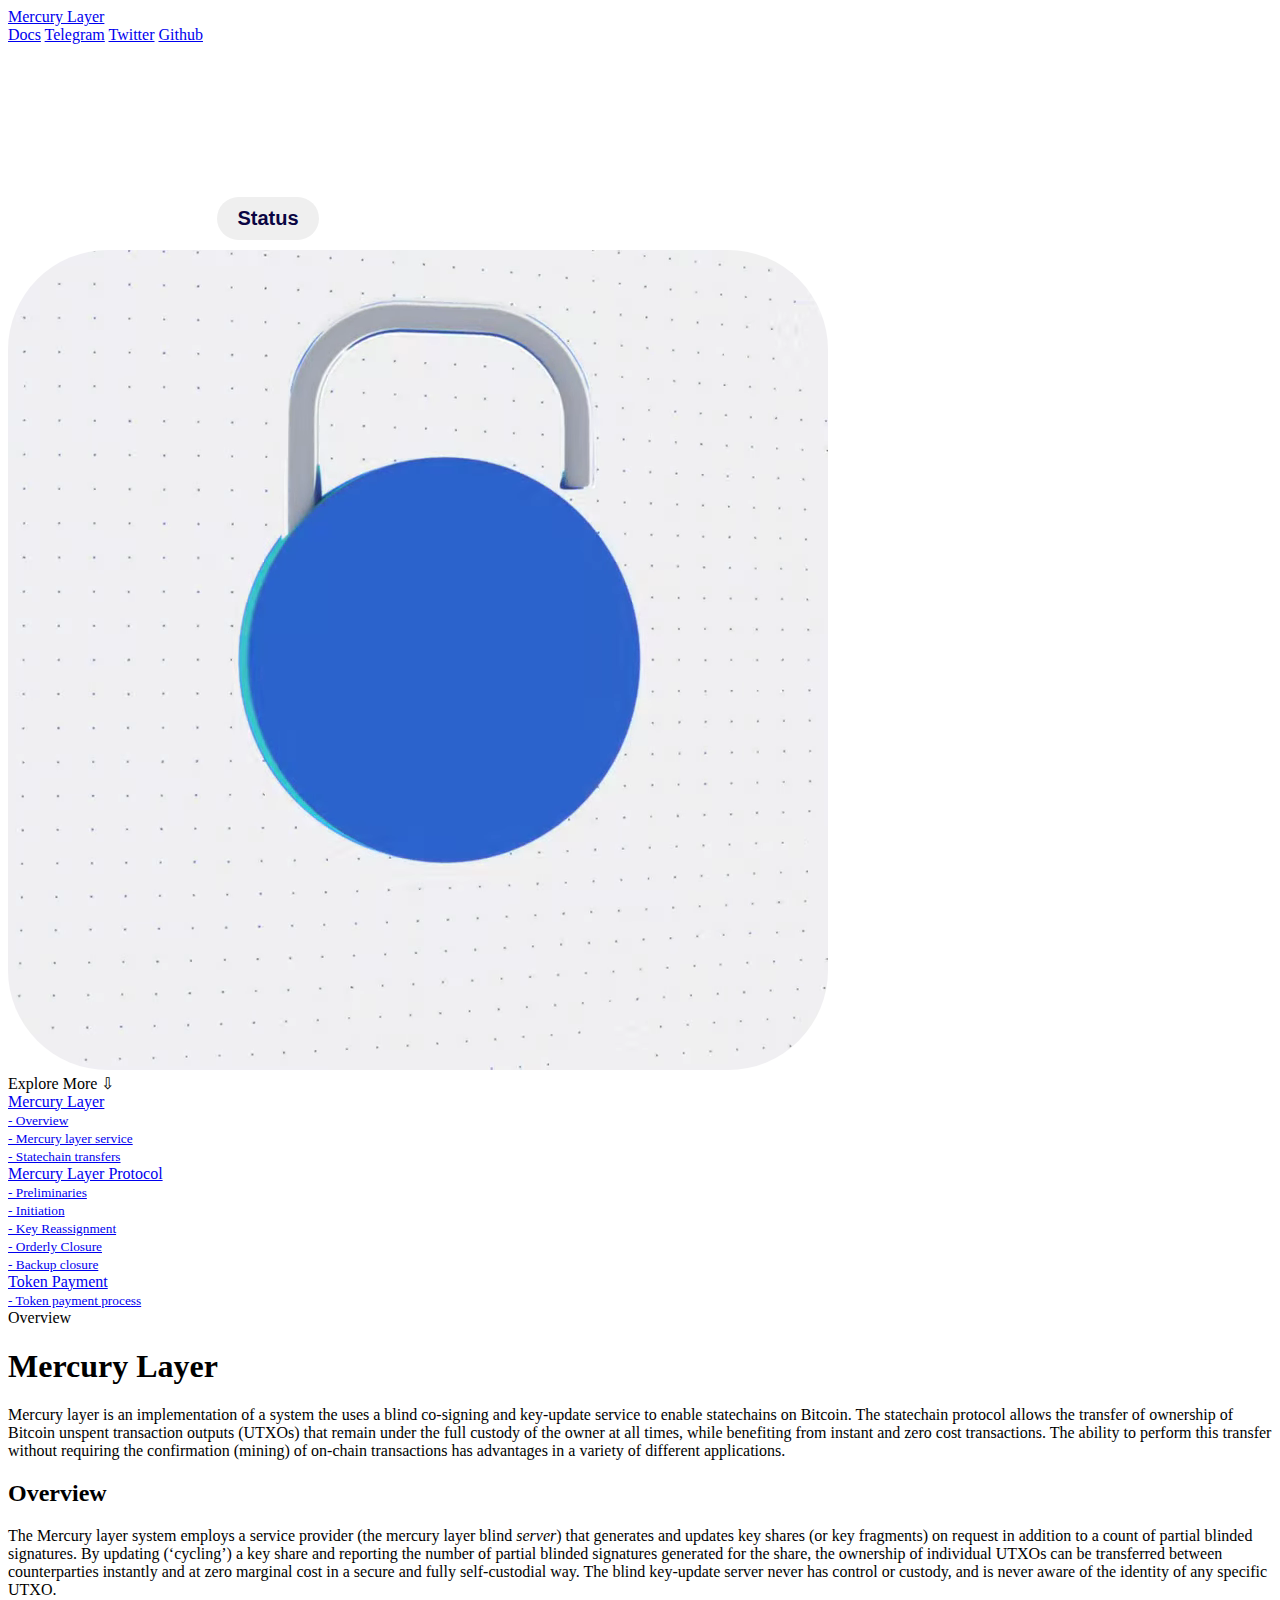
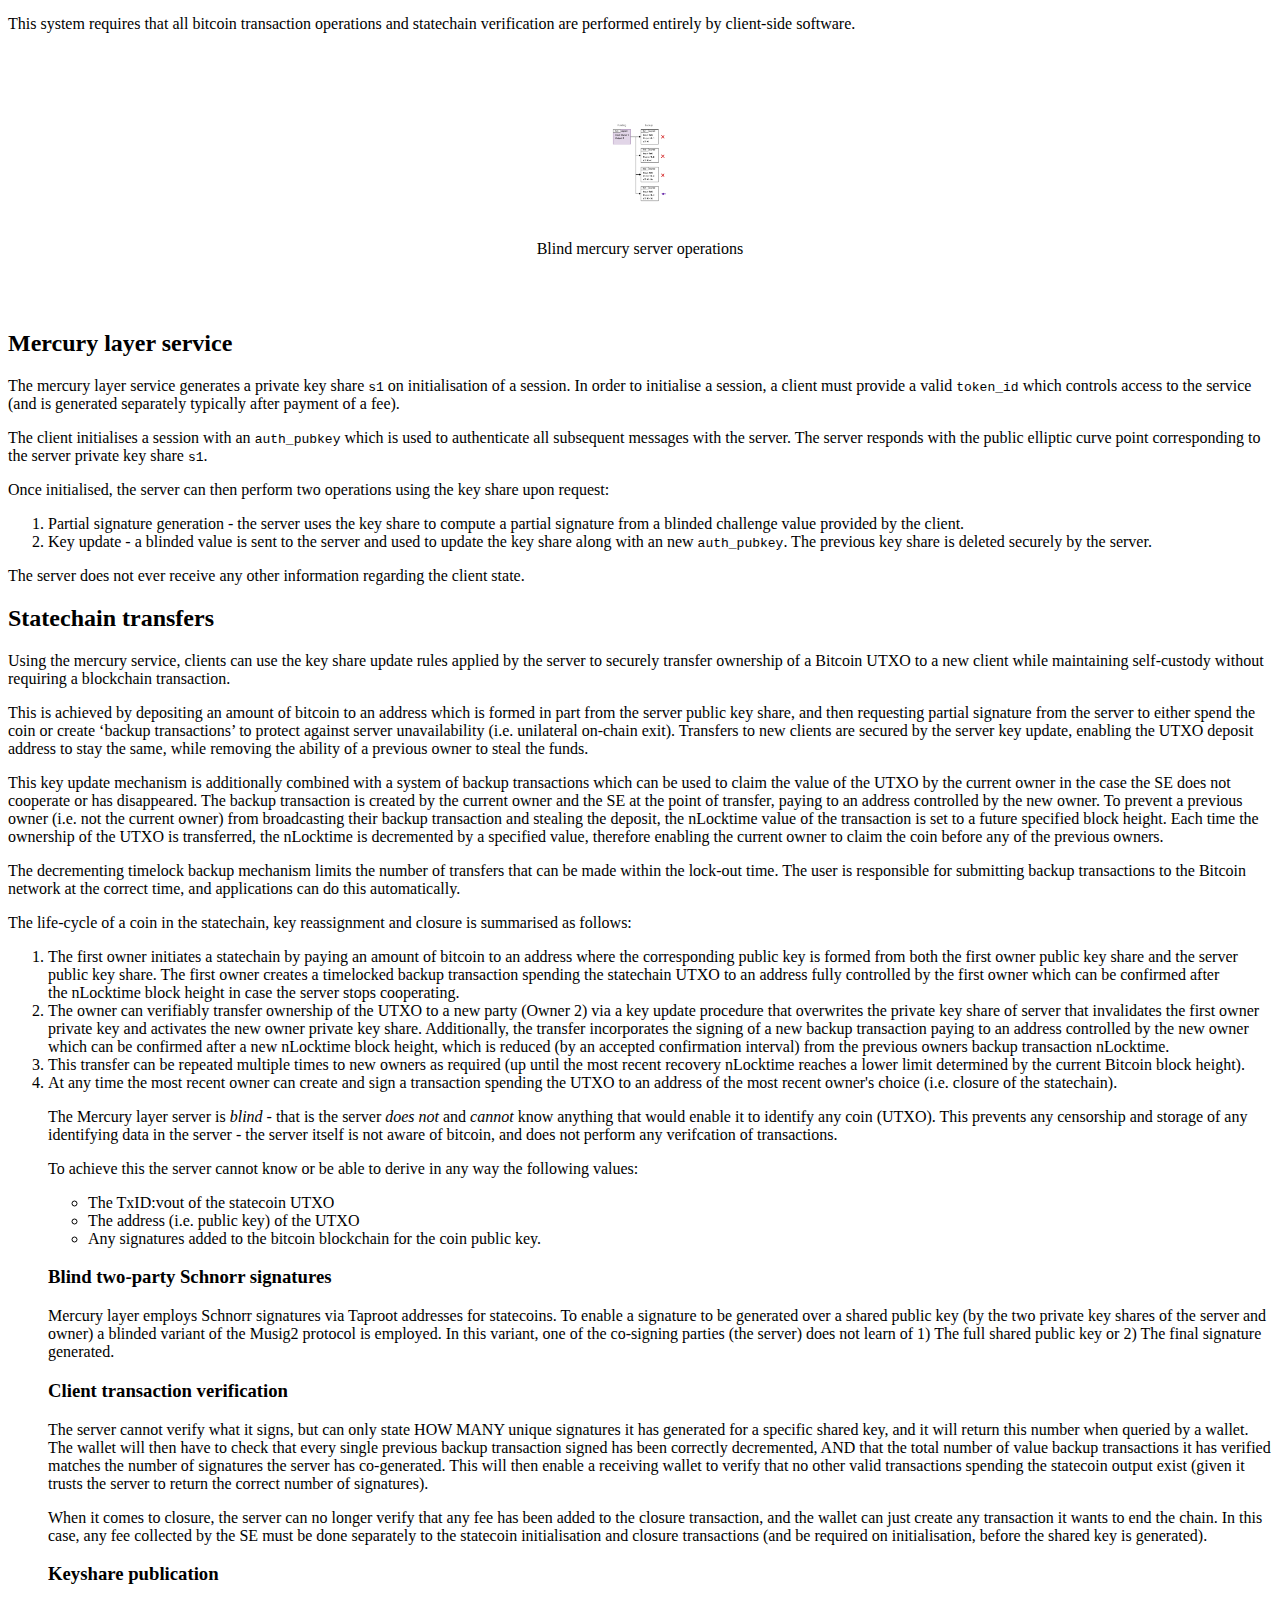
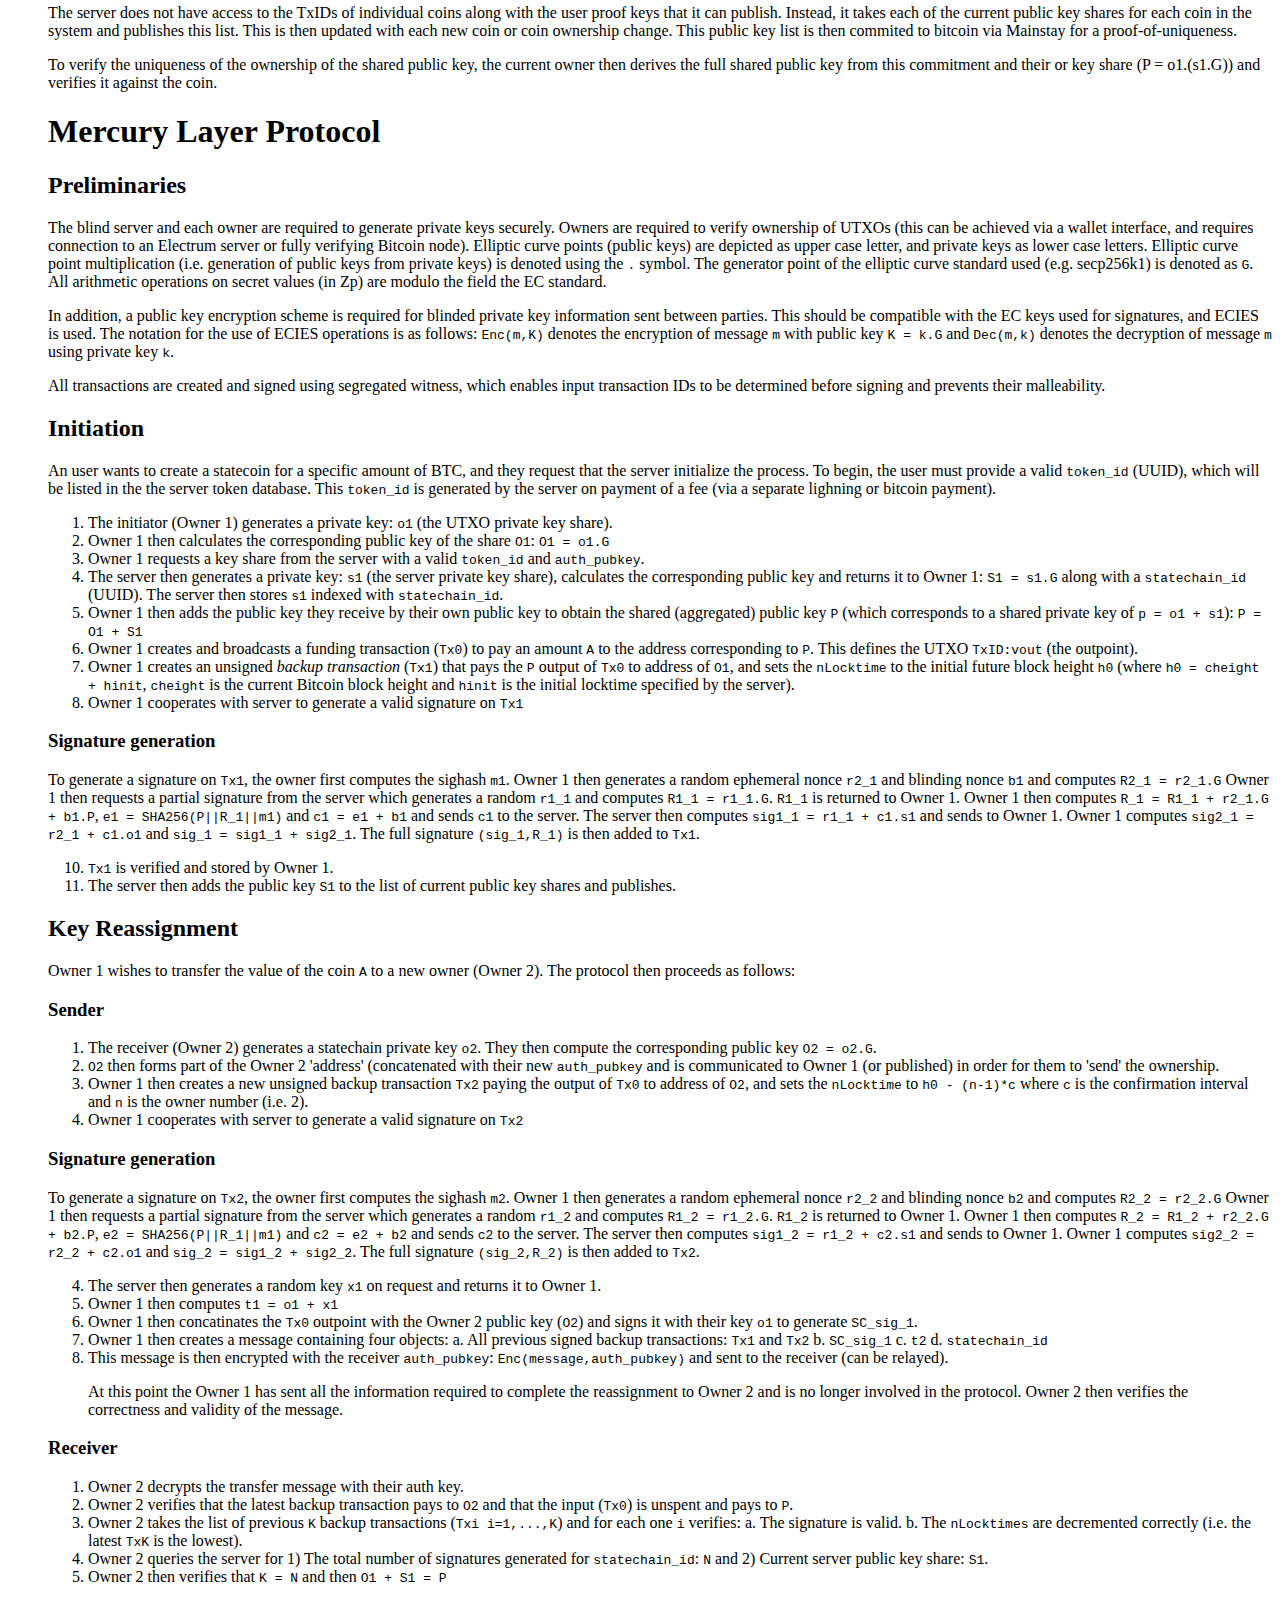
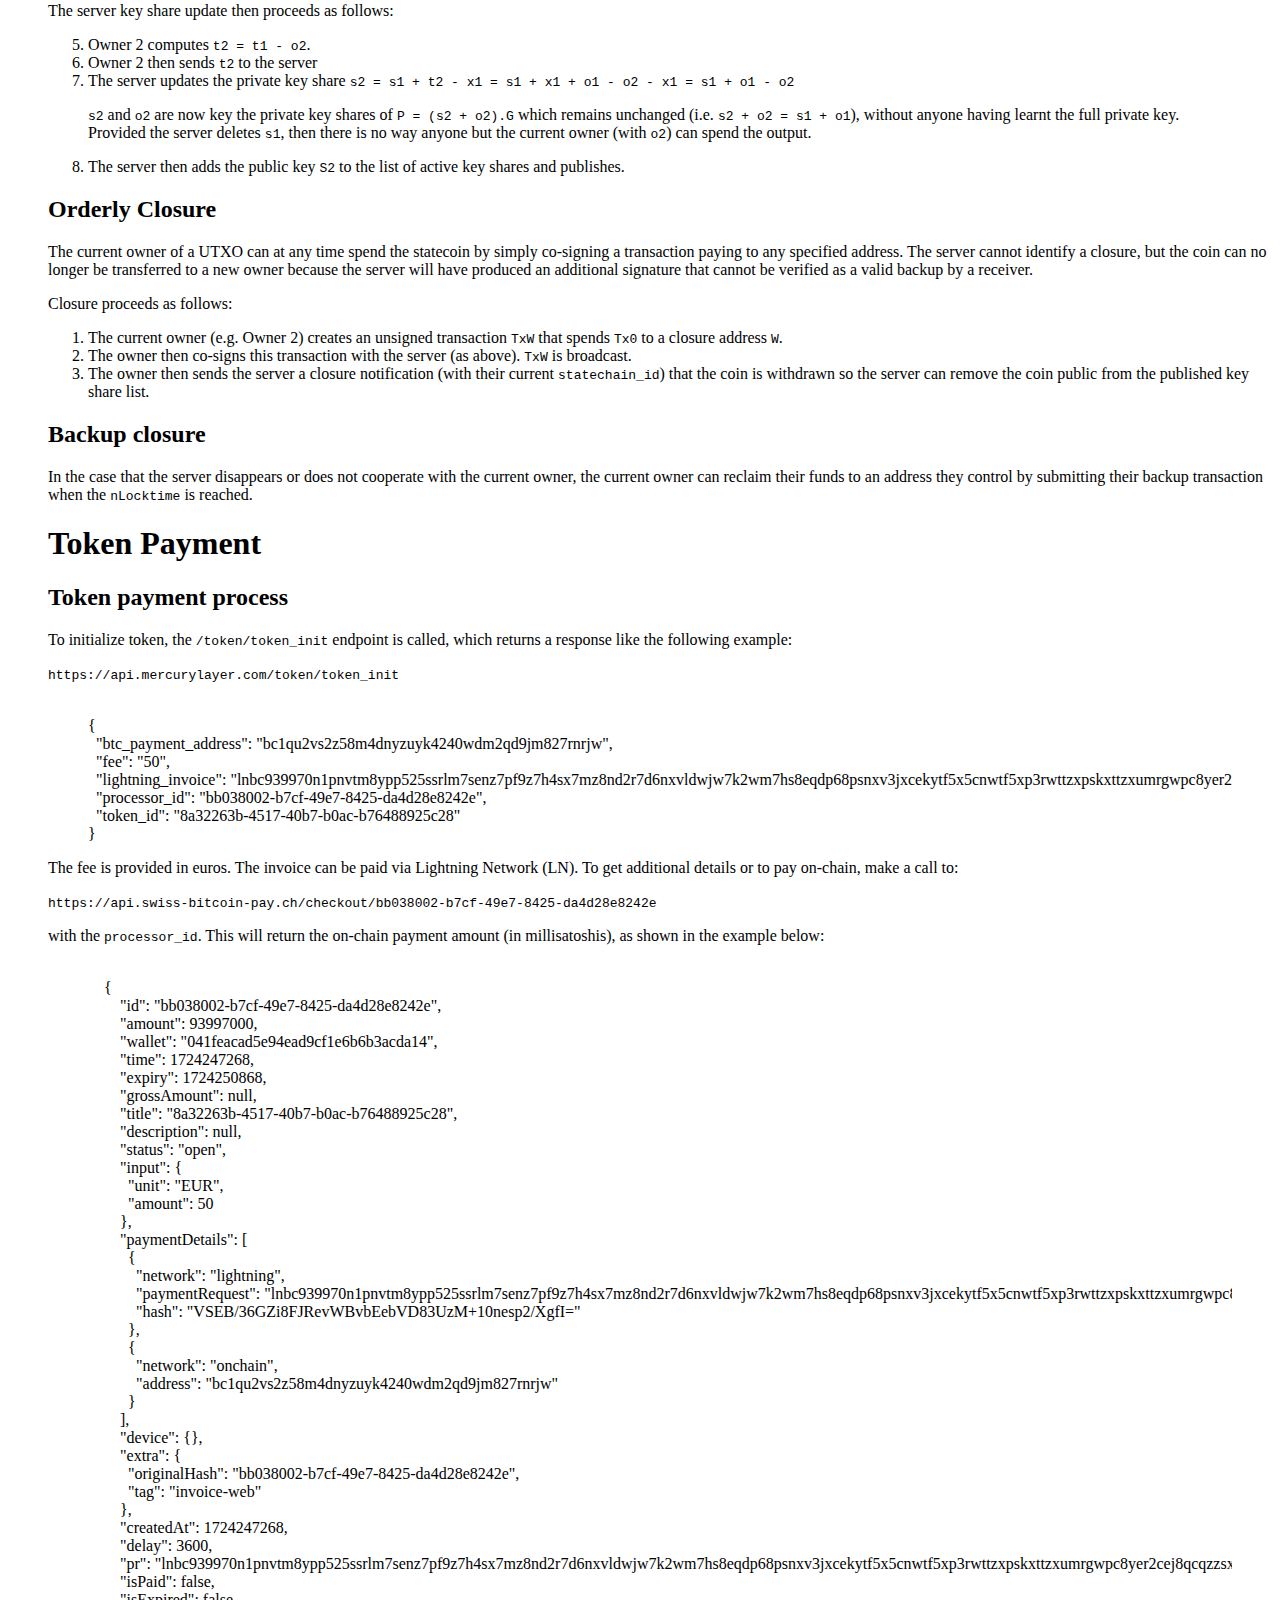
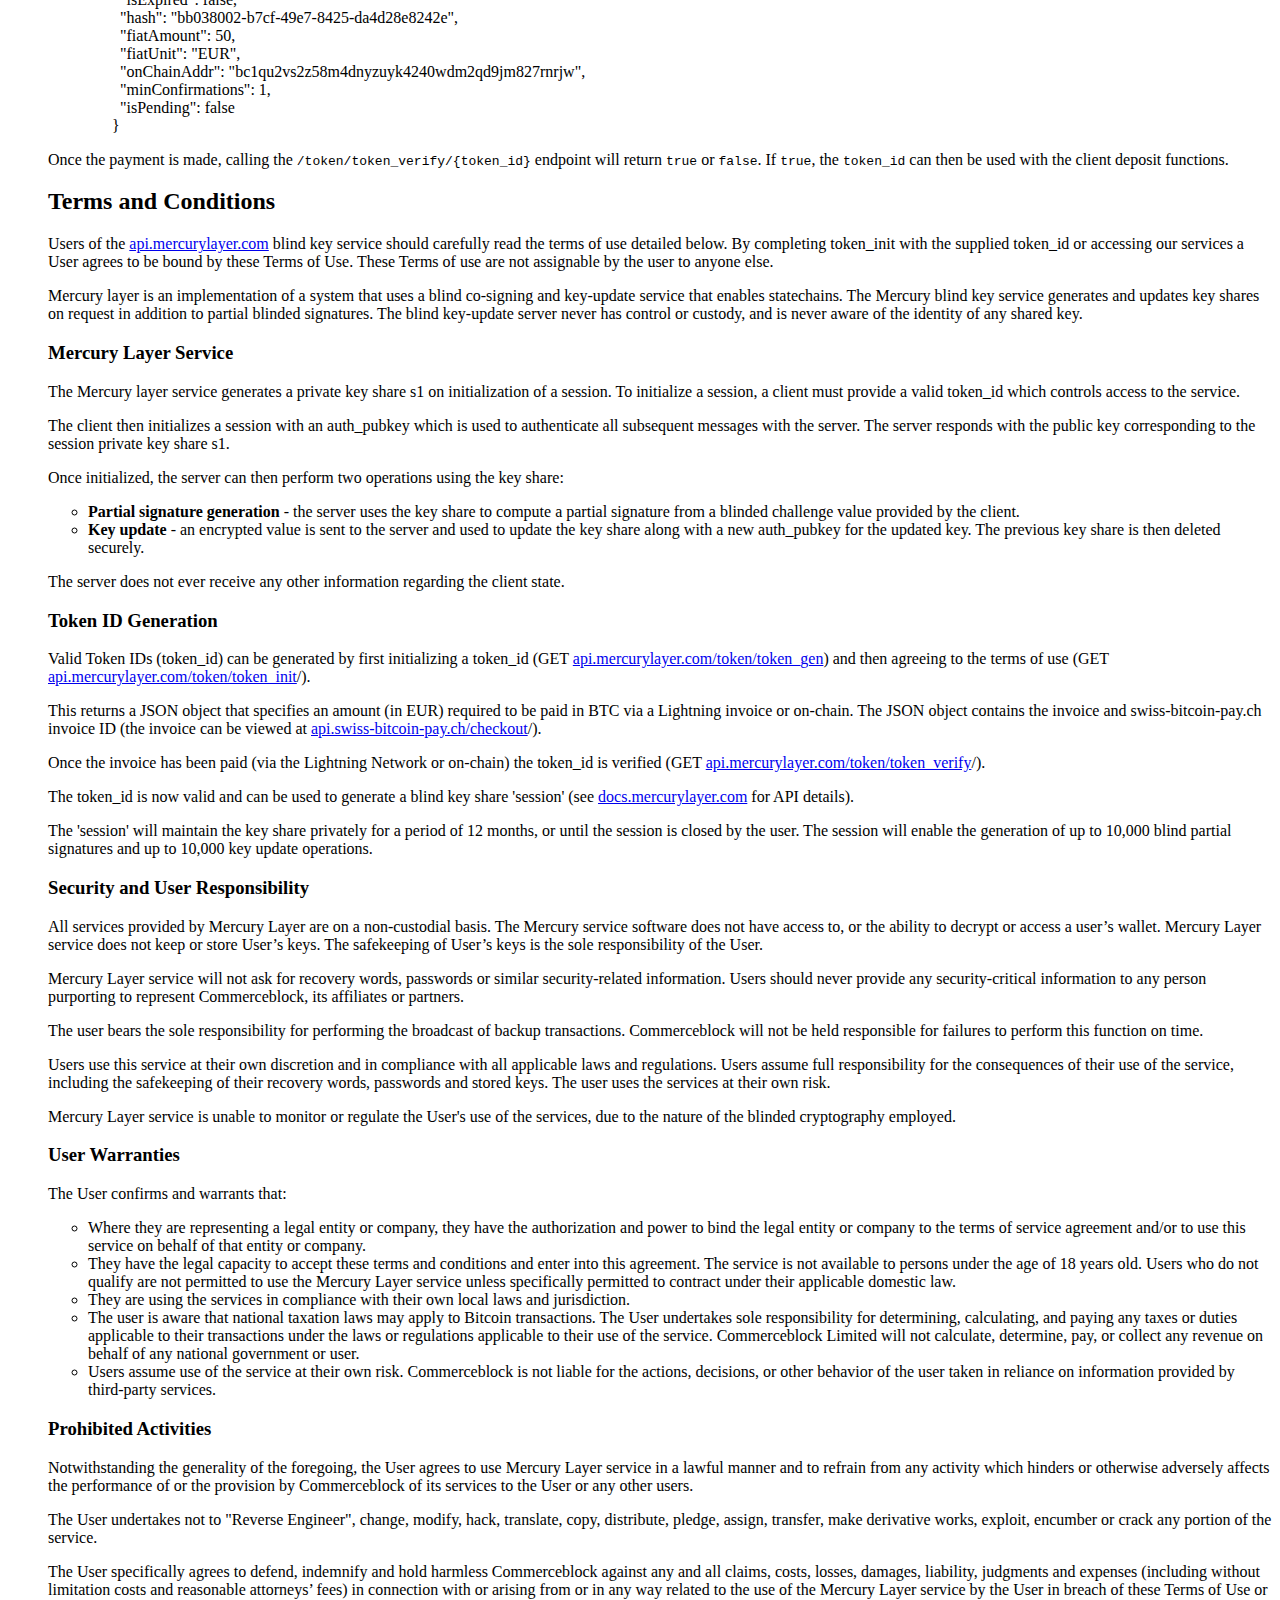
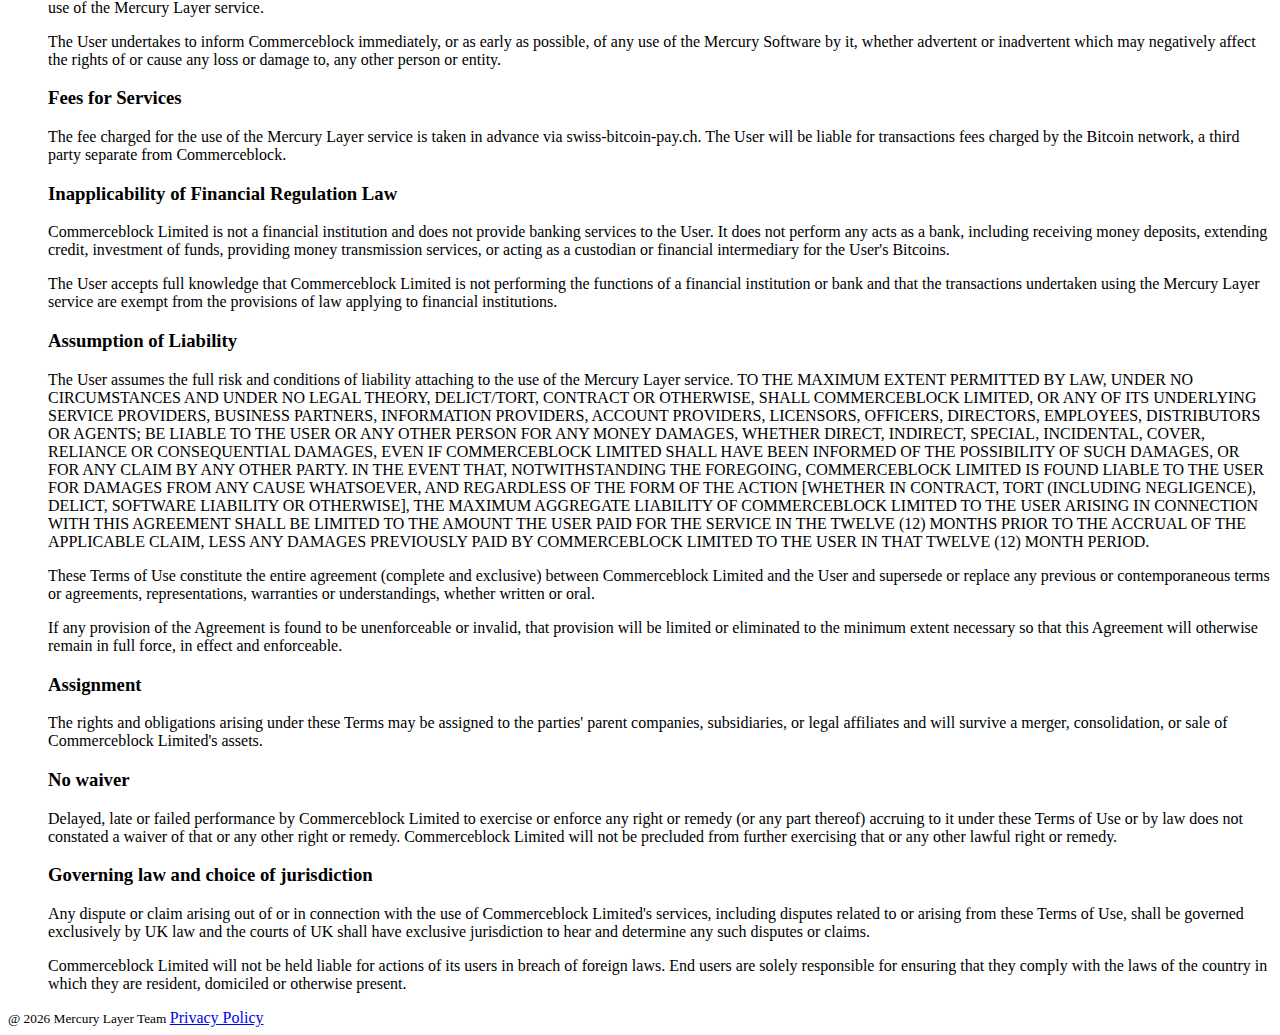
==== commit 963f2dce: "feat: add tnc" ====
--- a/docs/index.html
+++ b/docs/index.html
@@ -191,8 +191,14 @@
                 <div class="toc-item-child">
                     <a class="subtext" href="https://www.mercurylayer.com/#backup-closure"><small>- Backup closure</small></a>
                 </div>
-                
-                
+
+                <div class="toc-item">
+                    <a class="subtext" href="https://www.mercurylayer.com/#token-payment">Token Payment</a>
+                </div>
+                
+                <div class="toc-item-child">
+                    <a class="subtext" href="https://www.mercurylayer.com/#token-payment-process"><small>- Token payment process</small></a>
+                </div>
                 
             </div>
         </div>
@@ -205,93 +211,89 @@
             <h1 id="mercury-layer">Mercury Layer</h1>
 <p>Mercury layer is an implementation of a system the uses a blind co-signing and key-update service to enable statechains on Bitcoin. The statechain protocol allows the transfer of ownership of Bitcoin unspent transaction outputs (UTXOs) that remain under the full custody of the owner at all times, while benefiting from instant and zero cost transactions. The ability to perform this transfer without requiring the confirmation (mining) of on-chain transactions has advantages in a variety of different applications. </p>
 <h2 id="overview">Overview</h2>
-<p>The Mercury layer system employs a service provider (the mercury layer blind server) that generates and updates key shares (or key fragments) on request in addition to a count of partial blinded signatures. By updating (‘cycling’) a key share and reporting the number of  partial blinded signatures generated for the share, the ownership of individual UTXOs can be transferred between counterparties instantly and at zero marginal cost in a secure and fully self-custodial way. The blind key-update server never has control or custody, and is never aware of the identity of any specific UTXO. </p>
+<p>The Mercury layer system employs a service provider (the mercury layer blind <em>server</em>) that generates and updates key shares (or key fragments) on request in addition to a count of partial blinded signatures. By updating (‘cycling’) a key share and reporting the number of  partial blinded signatures generated for the share, the ownership of individual UTXOs can be transferred between counterparties instantly and at zero marginal cost in a secure and fully self-custodial way. The blind key-update server never has control or custody, and is never aware of the identity of any specific UTXO. </p>
 <p>This system requires that all bitcoin transaction operations and statechain verification are performed entirely by client-side software. </p>
-<h2 id="mercury-layer-service">Mercury layer service</h2>
-<p>The mercury layer service generates a private key share <code>s1</code> on initialisation of a session. In order to initialise a session, a client must provide a valid <code>token_id</code> which controls access to the service (and is generated separately typically after payment of a fee). </p>
-<p>The client then initialises a session with an <code>auth_pubkey</code> which is used to authenticate all subsequent messages with the server. The server responds with the public elliptic curve point corresponding to the session private key share <code>s1</code>. </p>
-<p>Once initialised, the server can then perform two operations using the key share: </p>
-<ul>
-<li>Partial signature generation - the server uses the key share to compute a partial signature from a blinded challenge value provided by the client.</li>
-<li>Key update - an encrypted value is sent to the server and used to update the key share along with a new <code>auth_pubkey</code> for the updated key. The previous key share is then deleted securely. </li>
-</ul>
-<p>The server does not ever receive any other information regarding the client state. </p>
-<h2 id="statechain-transfers">Statechain transfers</h2>
-<p>Using the mercury service, clients can use the key share update rules applied by the server to securely transfer ownership of a Bitcoin UTXO to a new client while maintaining self-custody and without requiring a blockchain transaction. </p>
-<p>This is achieved by depositing an amount of bitcoin to an address which is formed in part from the server public key share, and then requesting a partial signature from the server to either spend the coin or create ‘backup transactions’ to protect against server unavailability (i.e. unilateral on-chain exit). Transfers to new clients are secured by the server key update, enabling the UTXO deposit address to stay the same, while removing the ability of a previous owner to steal the funds. </p>
-<p>This key update mechanism is additionally combined with a system of backup transactions which can be used to claim the value of the UTXO by the current owner in the case the server does not cooperate or has disappeared. The backup transaction is created by the current owner at the point of transfer, paying to an address controlled by the new owner. To prevent a previous owner (i.e. not the current owner) from broadcasting their backup transaction and stealing the deposit, the nLocktime value of the transaction is set to a future specified block height. Each time the ownership of the UTXO is transferred, the <code>nLocktime</code> is decremented by a specified value, therefore enabling the current owner to claim the coin before any of the previous owners.</p>
-<p>The decrementing timelock backup mechanism limits the number of transfers that can be made within the lock-out time. The user is responsible for submitting backup transactions to the Bitcoin network at the correct time, and applications can do this automatically.</p>
-<p>The life-cycle of a coin in the statechain, key reassignment, and closure is summarised as follows:</p>
-<ol>
-<li>The first owner initiates a statechain by paying an amount of bitcoin to an address where the corresponding public key is formed from both the first owner public key share and the server public key share. The first owner creates a timelocked backup transaction spending the statechain UTXO to an address fully controlled by the first owner which can be confirmed after the <code>nLocktime</code> block height in case the server stops cooperating.</li>
-<li>The owner can verifiably transfer ownership of the UTXO to a new party (Owner 2) via a key update procedure that overwrites the private key share of server that invalidates the first owner private key and activates the new owner private key share. Additionally, the transfer incorporates the signing of a new backup transaction paying to an address controlled by the new owner which can be confirmed after a new nLocktime block height, which is reduced (by an accepted confirmation interval) from the previous owners backup transaction <code>nLocktime</code>.</li>
-<li>This transfer can be repeated multiple times to new owners as required (up until the most recent recovery <code>nLocktime</code> reaches a lower limit determined by the current Bitcoin block height).</li>
-</ol>
-<p>At any time the most recent owner can create and sign a transaction spending the UTXO to an address of the most recent owner's choice (i.e. closure of the statechain).</p>
 <p><br><br></p>
 <p align="center">
 <img src="fig1.png" align="middle" width="60" vspace="20">
 </p>
 <p align="center">
-  Schematic of confirmed funding transaction, and off-chain signed backup transactions with decrementing nLocktime for a sequence of 4 owners.
+  Blind mercury server operations
 </p>
 <br><br>
-<h2 id="blinding">Blinding</h2>
-<p>The Mercury layer server is <em>blind</em> - it is not aware of bitcoin, and does not perform any verifcation of transactions. </p>
-<p>The server cannot know or be able to derive in any way the following values:</p>
+
+<h2 id="service">Mercury layer service</h2>
+<p>The mercury layer service generates a private key share <code>s1</code> on initialisation of a session. In order to initialise a session, a client must provide a valid <code>token_id</code> which controls access to the service (and is generated separately typically after payment of a fee).</p>
+<p>The client initialises a session with an <code>auth_pubkey</code> which is used to authenticate all subsequent messages with the server. The server responds with the public elliptic curve point corresponding to the server private key share <code>s1</code>.</p>
+<p>Once initialised, the server can then perform two operations using the key share upon request:</p>
+<ol>
+<li>Partial signature generation - the server uses the key share to compute a partial signature from a blinded challenge value provided by the client.</li>
+<li>Key update - a blinded value is sent to the server and used to update the key share along with an new <code>auth_pubkey</code>. The previous key share is deleted securely by the server.</li>
+</ol>
+<p>The server does not ever receive any other information regarding the client state. </p>           
+<h2 id="statechains">Statechain transfers</h2>
+<p>Using the mercury service, clients can use the key share update rules applied by the server to securely transfer ownership of a Bitcoin UTXO to a new client while maintaining self-custody without requiring a blockchain transaction. </p>
+<p>This is achieved by depositing an amount of bitcoin to an address which is formed in part from the server public key share, and then requesting partial signature from the server to either spend the coin or create ‘backup transactions’ to protect against server unavailability (i.e. unilateral on-chain exit). Transfers to new clients are secured by the server key update, enabling the UTXO deposit address to stay the same, while removing the ability of a previous owner to steal the funds. </p>
+<p>This key update mechanism is additionally combined with a system of backup transactions which can be used to claim the value of the UTXO by the current owner in the case the SE does not cooperate or has disappeared. The backup transaction is created by the current owner and the SE at the point of transfer, paying to an address controlled by the new owner. To prevent a previous owner (i.e. not the current owner) from broadcasting their backup transaction and stealing the deposit, the nLocktime value of the transaction is set to a future specified block height. Each time the ownership of the UTXO is transferred, the nLocktime is decremented by a specified value, therefore enabling the current owner to claim the coin before any of the previous owners.</p>
+<p>The decrementing timelock backup mechanism limits the number of transfers that can be made within the lock-out time. The user is responsible for submitting backup transactions to the Bitcoin network at the correct time, and applications can do this automatically.</p>
+<p>The life-cycle of a coin in the statechain, key reassignment and closure is summarised as follows:</p>
+<ol>
+<li>The first owner initiates a statechain by paying an amount of bitcoin to an address where the corresponding public key is formed from both the first owner public key share and the server public key share. The first owner creates a timelocked backup transaction spending the statechain UTXO to an address fully controlled by the first owner which can be confirmed after the nLocktime block height in case the server stops cooperating.</li>
+<li>The owner can verifiably transfer ownership of the UTXO to a new party (Owner 2) via a key update procedure that overwrites the private key share of server that invalidates the first owner private key and activates the new owner private key share. Additionally, the transfer incorporates the signing of a new backup transaction paying to an address controlled by the new owner which can be confirmed after a new nLocktime block height, which is reduced (by an accepted confirmation interval) from the previous owners backup transaction nLocktime.</li>
+<li>This transfer can be repeated multiple times to new owners as required (up until the most recent recovery nLocktime reaches a lower limit determined by the current Bitcoin block height).</li>
+<li>At any time the most recent owner can create and sign a transaction spending the UTXO to an address of the most recent owner's choice (i.e. closure of the statechain).</li>
+    
+<p>The Mercury layer server is <em>blind</em> - that is the server <em>does not</em> and <em>cannot</em> know anything that would enable it to identify any coin (UTXO). This prevents any censorship and storage of any identifying data in the server - the server itself is not aware of bitcoin, and does not perform any verifcation of transactions. </p>
+<p>To achieve this the server cannot know or be able to derive in any way the following values:</p>
 <ul>
 <li>The TxID:vout of the statecoin UTXO</li>
 <li>The address (i.e. public key) of the UTXO</li>
 <li>Any signatures added to the bitcoin blockchain for the coin public key.</li>
 </ul>
-<p>This means that the server cannot:</p>
-<ul>
-<li>Learn of the shared public key it is co-signing for.</li>
-<li>Learn of the final (unblinded) form of any signatures it co-generates.</li>
-<li>Verify ANY details of backup or closure transactions (as this would reveal the statecoin TxID).</li>
-</ul>
-<p>All verification of backup transaction locktime decrementing sequence must be performed client side (i.e. by the receiving client). This requires that the full statechain and sequence of backup transactions is sent from sender to receiver and verified for each transfer (this can be done via the server with the data encrypted with the receiver public key). </p>
 <h3 id="blind-two-party-schnorr-signatures">Blind two-party Schnorr signatures</h3>
 <p>Mercury layer employs Schnorr signatures via Taproot addresses for statecoins. To enable a signature to be generated over a shared public key (by the two private key shares of the server and owner) a blinded variant of the Musig2 protocol is employed. In this variant, one of the co-signing parties (the server) does not learn of 1) The full shared public key or 2) The final signature generated. </p>
 <h3 id="client-transaction-verification">Client transaction verification</h3>
-<p>In the blinded mercury layer protocol, the server cannot verify what it signs, but can only state <strong>HOW MANY</strong> unique signatures it has generated for a specific shared key, and it will return this number when queried. The client will then have to check that every single previous backup transaction signed has been correctly decremented, AND that the total number of value backup transactions it has verified matches the number of blind partial signatures the server has generated. This will then enable a receiving client to verify that no other valid transactions spending the statecoin output exist. </p>
-<p>When it comes to closure the client can just create any transaction it wants to end the chain. </p>
+<p>The server cannot verify what it signs, but can only state HOW MANY unique signatures it has generated for a specific shared key, and it will return this number when queried by a wallet. The wallet will then have to check that every single previous backup transaction signed has been correctly decremented, AND that the total number of value backup transactions it has verified matches the number of signatures the server has co-generated. This will then enable a receiving wallet to verify that no other valid transactions spending the statecoin output exist (given it trusts the server to return the correct number of signatures). </p>
+<p>When it comes to closure, the server can no longer verify that any fee has been added to the closure transaction, and the wallet can just create any transaction it wants to end the chain. In this case, any fee collected by the SE must be done separately to the statecoin initialisation and closure transactions (and be required on initialisation, before the shared key is generated).</p>
+<h3 id="keyshare-publication">Keyshare publication</h3>
+<p>The server does not have access to the TxIDs of individual coins along with the user proof keys that it can publish. Instead, it takes each of the current public key shares for each coin in the system and publishes this list. This is then updated with each new coin or coin ownership change. This public key list is then commited to bitcoin via Mainstay for a proof-of-uniqueness. </p>
+<p>To verify the uniqueness of the ownership of the shared public key, the current owner then derives the full shared public key from this commitment and their or key share (P = o1.(s1.G)) and verifies it against the coin. </p>
 <h1 id="mercury-layer-protocol">Mercury Layer Protocol</h1>
 <h2 id="preliminaries">Preliminaries</h2>
-<p>The server and each owner are required to generate private keys securely. Owners are required to verify ownership of UTXOs (this can be achieved via a client interface, and requires connection to an Electrum server or fully verifying Bitcoin node). Elliptic curve points (public keys) are depicted as upper case letter, and private keys as lower case letters. Elliptic curve point multiplication (i.e. generation of public keys from private keys) is denoted using the <code>.</code> symbol. The generator point of the elliptic curve standard used (e.g. secp256k1) is denoted as <code>G</code>. All arithmetic operations on secret values (in Zp) are modulo the field the EC standard.</p>
+<p>The blind server and each owner are required to generate private keys securely. Owners are required to verify ownership of UTXOs (this can be achieved via a wallet interface, and requires connection to an Electrum server or fully verifying Bitcoin node). Elliptic curve points (public keys) are depicted as upper case letter, and private keys as lower case letters. Elliptic curve point multiplication (i.e. generation of public keys from private keys) is denoted using the <code>.</code> symbol. The generator point of the elliptic curve standard used (e.g. secp256k1) is denoted as <code>G</code>. All arithmetic operations on secret values (in Zp) are modulo the field the EC standard.</p>
 <p>In addition, a public key encryption scheme is required for blinded private key information sent between parties. This should be compatible with the EC keys used for signatures, and ECIES is used. The notation for the use of ECIES operations is as follows: <code>Enc(m,K)</code> denotes the encryption of message <code>m</code> with public key <code>K = k.G</code> and <code>Dec(m,k)</code> denotes the decryption of message <code>m</code> using private key <code>k</code>.</p>
 <p>All transactions are created and signed using segregated witness, which enables input transaction IDs to be determined before signing and prevents their malleability. </p>
 <h2 id="initiation">Initiation</h2>
-<p>A user wants to create a statechain for a specific amount of bitcoin, and they request that the server initialize the process. To begin, the user must provide a valid <code>token_id</code> (UUID), which will be listed in the the server token database. This <code>token_id</code> is generated by the server on payment of a fee (via a separate lighning or bitcoin payment). </p>
+<p>An user wants to create a statecoin for a specific amount of BTC, and they request that the server initialize the process. To begin, the user must provide a valid <code>token_id</code> (UUID), which will be listed in the the server token database. This <code>token_id</code> is generated by the server on payment of a fee (via a separate lighning or bitcoin payment). </p>
 <ol>
-<li>The initiator (Owner 1) generates a private key: <code>o1</code> (the UTXO private key share) and <code>auth_privkey</code> and <code>auth_pubkey</code>.</li>
+<li>The initiator (Owner 1) generates a private key: <code>o1</code> (the UTXO private key share).</li>
 <li>Owner 1 then calculates the corresponding public key of the share <code>O1</code>: <code>O1 = o1.G</code></li>
-<li>Owner 1 requests a key share generation from the server with a valid <code>token_id</code> and provides <code>auth_pubkey</code> (which is used to authenticate subsquent communication with the server). </li>
-<li>The server then generates a private key: <code>s1</code>, calculates the corresponding public key and sends it to Owner 1: <code>S1 = s1.G</code> along with a <code>statechain_id</code> (UUID). The server then stores <code>s1</code> indexed with <code>statechain_id</code>. </li>
-<li>Owner 1 then adds the public key they receive to their own public key to obtain the shared (aggregated) public key <code>P</code> (which corresponds to a shared private key of <code>p = o1 + s1</code>): <code>P = O1 + S1</code></li>
+<li>Owner 1 requests a key share from the server with a valid <code>token_id</code> and <code>auth_pubkey</code>. </li>
+<li>The server then generates a private key: <code>s1</code> (the server private key share), calculates the corresponding public key and returns it to Owner 1: <code>S1 = s1.G</code> along with a <code>statechain_id</code> (UUID). The server then stores <code>s1</code> indexed with <code>statechain_id</code>. </li>
+<li>Owner 1 then adds the public key they receive by their own public key to obtain the shared (aggregated) public key <code>P</code> (which corresponds to a shared private key of <code>p = o1 + s1</code>): <code>P = O1 + S1</code></li>
 <li>Owner 1 creates and broadcasts a funding transaction (<code>Tx0</code>) to pay an amount <code>A</code> to the address corresponding to <code>P</code>. This defines the UTXO <code>TxID:vout</code> (the outpoint). </li>
-<li>Owner 1 creates an unsigned <em>backup transaction</em> (<code>Tx1</code>) that pays the <code>P</code> output of <code>Tx0</code> to address of <code>O1</code>, and sets the <code>nLocktime</code> to the initial future block height <code>h0</code> (where <code>h0 = cheight + hinit</code>, <code>cheight</code> is the current Bitcoin block height and <code>hinit</code> is the initial locktime specified by the server). The <code>nSequence</code> number is set to zero.</li>
-<li>Owner 1 the utilises the server to generate a valid signature on <code>Tx1</code> as follows:</li>
+<li>Owner 1 creates an unsigned <em>backup transaction</em> (<code>Tx1</code>) that pays the <code>P</code> output of <code>Tx0</code> to address of <code>O1</code>, and sets the <code>nLocktime</code> to the initial future block height <code>h0</code> (where <code>h0 = cheight + hinit</code>, <code>cheight</code> is the current Bitcoin block height and <code>hinit</code> is the initial locktime specified by the server).</li>
+<li>Owner 1 cooperates with server to generate a valid signature on <code>Tx1</code></li>
 </ol>
 <h3 id="signature-generation">Signature generation</h3>
 <p>To generate a signature on <code>Tx1</code>, the owner first computes the sighash <code>m1</code>. 
 Owner 1 then generates a random ephemeral nonce <code>r2_1</code> and blinding nonce <code>b1</code> and computes <code>R2_1 = r2_1.G</code>
 Owner 1 then requests a partial signature from the server which generates a random <code>r1_1</code> and computes <code>R1_1 = r1_1.G</code>. <code>R1_1</code> is returned to Owner 1. 
 Owner 1 then computes <code>R_1 = R1_1 + r2_1.G + b1.P</code>, <code>e1 = SHA256(P||R_1||m1)</code> and <code>c1 = e1 + b1</code> and sends <code>c1</code> to the server. 
-The server then computes the partial signature <code>sig1_1 = r1_1 + c1.s1</code> and sends to Owner 1. 
+The server then computes <code>sig1_1 = r1_1 + c1.s1</code> and sends to Owner 1. 
 Owner 1 computes <code>sig2_1 = r2_1 + c1.o1</code> and <code>sig_1 = sig1_1 + sig2_1</code>. The full signature <code>(sig_1,R_1)</code> is then added to <code>Tx1</code>. </p>
 <ol start="10">
 <li><code>Tx1</code> is verified and stored by Owner 1. </li>
-<li>The server then adds the public key <code>S1</code> to the list of current statechain server key shares and publishes. </li>
+<li>The server then adds the public key <code>S1</code> to the list of current public key shares and publishes. </li>
 </ol>
 <h2 id="key-reassignment">Key Reassignment</h2>
 <p>Owner 1 wishes to transfer the value of the coin <code>A</code> to a new owner (Owner 2). The protocol then proceeds as follows:</p>
 <h3 id="sender">Sender</h3>
 <ol>
-<li>The receiver (Owner 2) generates a statechain private key share <code>o2</code>. They then compute the corresponding public key <code>O2 = o2.G</code> along with a new <code>auth_pubkey</code>. </li>
-<li><code>O2||auth_pubkey</code> then represents the Owner 2 'address' and is communicated to Owner 1 (or published) in order for them to 'send' the ownership.</li>
-<li>Owner 1 then creates a new unsigned backup transaction <code>Tx2</code> paying the output of <code>Tx0</code> to address of <code>O2</code>, and sets the <code>nLocktime</code> to <code>h0 - (n-1)*c</code> where <code>c</code> is the confirmation interval and <code>n</code> is the owner number (i.e. 2). The <code>nSequence</code> number is set to zero.</li>
-<li>Owner 1 cooperates with server to generate a blind partial signature on <code>Tx2</code> as follows:</li>
+<li>The receiver (Owner 2) generates a statechain private key <code>o2</code>. They then compute the corresponding public key <code>O2 = o2.G</code>.</li>
+<li><code>O2</code> then forms part of the Owner 2 'address' (concatenated with their new <code>auth_pubkey</code> and is communicated to Owner 1 (or published) in order for them to 'send' the ownership.</li>
+<li>Owner 1 then creates a new unsigned backup transaction <code>Tx2</code> paying the output of <code>Tx0</code> to address of <code>O2</code>, and sets the <code>nLocktime</code> to <code>h0 - (n-1)*c</code> where <code>c</code> is the confirmation interval and <code>n</code> is the owner number (i.e. 2). </li>
+<li>Owner 1 cooperates with server to generate a valid signature on <code>Tx2</code></li>
 </ol>
 <h3 id="signature-generation-1">Signature generation</h3>
 <p>To generate a signature on <code>Tx2</code>, the owner first computes the sighash <code>m2</code>. 
@@ -301,36 +303,34 @@
 The server then computes <code>sig1_2 = r1_2 + c2.s1</code> and sends to Owner 1. 
 Owner 1 computes <code>sig2_2 = r2_2 + c2.o1</code> and <code>sig_2 = sig1_2 + sig2_2</code>. The full signature <code>(sig_2,R_2)</code> is then added to <code>Tx2</code>.</p>
 <ol start="4">
-<li>The server generates a random key <code>x1</code> and sends it to Owner 1. </li>
-<li>Owner 1 then computes the blinded transfer value <code>t1 = o1 + x1</code>. </li>
+<li>The server then generates a random key <code>x1</code> on request and returns it to Owner 1. </li>
+<li>Owner 1 then computes <code>t1 = o1 + x1</code></li>
 <li>Owner 1 then concatinates the <code>Tx0</code> outpoint with the Owner 2 public key (<code>O2</code>) and signs it with their key <code>o1</code> to generate <code>SC_sig_1</code>. </li>
-<li>Owner 1 then create a transfer message containing five objects:
+<li>Owner 1 then creates a message containing four objects:
 a. All previous signed backup transactions: <code>Tx1</code> and <code>Tx2</code>
 b. <code>SC_sig_1</code>
 c. <code>t2</code>
 d. <code>statechain_id</code></li>
-<li>Owner 1 then encrypts the message with the reciver <code>auth_pubkey</code> and sends to the receiver (can be via server relay). </li>
+<li>This message is then encrypted with the receiver <code>auth_pubkey</code>: <code>Enc(message,auth_pubkey)</code> and sent to the receiver (can be relayed).</li>
 </ol>
 <blockquote>
-<p>At this point the Owner 1 has sent all the information required to complete the reassignment to Owner 2 and is no longer involved in the protocol. Owner 2 then verifies the correctness and validity of the objects. </p>
+<p>At this point the Owner 1 has sent all the information required to complete the reassignment to Owner 2 and is no longer involved in the protocol. Owner 2 then verifies the correctness and validity of the message. </p>
 </blockquote>
 <h3 id="receiver">Receiver</h3>
 <ol>
-<li>Receiver (owner 2) decrypts the transfer message with their <code>auth_privkey</code>. </li>
+<li>Owner 2 decrypts the transfer message with their auth key.</li>
 <li>Owner 2 verifies that the latest backup transaction pays to <code>O2</code> and that the input (<code>Tx0</code>) is unspent and pays to <code>P</code>. </li>
 <li>Owner 2 takes the list of previous <code>K</code> backup transactions (<code>Txi i=1,...,K</code>) and for each one <code>i</code> verifies:
 a. The signature is valid. 
 b. The <code>nLocktimes</code> are decremented correctly (i.e. the latest <code>TxK</code> is the lowest). </li>
-c. The transaction has been constructed exactly according to the sender implimentation.
-d. That the latest <code>nLocktime</code> is not expired accordning to the current block height. 
-<li>Owner 2 queries server for 1) The total number of signatures generated for <code>statechain_id</code>: <code>N</code> and 2) Current server public key share: <code>S1</code>. </li>
+<li>Owner 2 queries the server for 1) The total number of signatures generated for <code>statechain_id</code>: <code>N</code> and 2) Current server public key share: <code>S1</code>. </li>
 <li>Owner 2 then verifies that <code>K = N</code> and then <code>O1 + S1 = P</code></li>
 </ol>
 <p>The server key share update then proceeds as follows:</p>
 <ol start="5">
-<li>Owner 2 then computes <code>t2 = t1 - o2</code>. </li>
-<li>Owner 2 then sends <code>t2</code> to the server. </li>
-<li>The server then updates the private key share <code>s2 = s1 + t2 - x1 = s1 + x1 + o1 - o2 - x1 = s1 + o1 - o2</code></li>
+<li>Owner 2 computes <code>t2 = t1 - o2</code>. </li>
+<li>Owner 2 then sends <code>t2</code> to the server </li>
+<li>The server updates the private key share <code>s2 = s1 + t2 - x1 = s1 + x1 + o1 - o2 - x1 = s1 + o1 - o2</code></li>
 </ol>
 <blockquote>
 <p><code>s2</code> and <code>o2</code> are now key the private key shares of <code>P = (s2 + o2).G</code> which remains unchanged (i.e. <code>s2 + o2 = s1 + o1</code>), without anyone having learnt the full private key. Provided the server deletes <code>s1</code>, then there is no way anyone but the current owner (with <code>o2</code>) can spend the output.</p>
@@ -339,7 +339,7 @@
 <li>The server then adds the public key <code>S2</code> to the list of active key shares and publishes. </li>
 </ol>
 <h2 id="orderly-closure">Orderly Closure</h2>
-<p>The current owner of a coin can at any time spend the statechain by simply creating a transaction paying to any specified address. The server cannot identify a closure, but the coin can no longer be transferred to a new owner because the server will have produced an additional signature that cannot be verified as a valid backup by a receiver. </p>
+<p>The current owner of a UTXO can at any time spend the statecoin by simply co-signing a transaction paying to any specified address. The server cannot identify a closure, but the coin can no longer be transferred to a new owner because the server will have produced an additional signature that cannot be verified as a valid backup by a receiver. </p>
 <p>Closure proceeds as follows:</p>
 <ol>
 <li>The current owner (e.g. Owner 2) creates an unsigned transaction <code>TxW</code> that spends <code>Tx0</code> to a closure address <code>W</code>.</li>
@@ -348,8 +348,150 @@
 </ol>
 <h2 id="backup-closure">Backup closure</h2>
 <p>In the case that the server disappears or does not cooperate with the current owner, the current owner can reclaim their funds to an address they control by submitting their backup transaction when the <code>nLocktime</code> is reached. </p>
-            
-        </div>
+<h1 id="token-payment">Token Payment</h1>
+<h2 id="token-payment-process">Token payment process</h2>
+<p>To initialize token, the <code>/token/token_init</code> endpoint is called, which returns a response like the following example:</p>
+<p><code>https://api.mercurylayer.com/token/token_init</code></p>
+<blockquote style="overflow-x: auto; white-space: pre;">
+{
+  "btc_payment_address": "bc1qu2vs2z58m4dnyzuyk4240wdm2qd9jm827rnrjw",
+  "fee": "50",
+  "lightning_invoice": "[base64]",
+  "processor_id": "bb038002-b7cf-49e7-8425-da4d28e8242e",
+  "token_id": "8a32263b-4517-40b7-b0ac-b76488925c28"
+}
+</blockquote>
+<p>The fee is provided in euros. The invoice can be paid via Lightning Network (LN). To get additional details or to pay on-chain, make a call to:</p>
+<p><code>https://api.swiss-bitcoin-pay.ch/checkout/bb038002-b7cf-49e7-8425-da4d28e8242e</code></p>
+<p>with the <code>processor_id</code>. This will return the on-chain payment amount (in millisatoshis), as shown in the example below:</p>
+<blockquote style="overflow-x: auto; white-space: pre;">
+    {
+        "id": "bb038002-b7cf-49e7-8425-da4d28e8242e",
+        "amount": 93997000,
+        "wallet": "041feacad5e94ead9cf1e6b6b3acda14",
+        "time": 1724247268,
+        "expiry": 1724250868,
+        "grossAmount": null,
+        "title": "8a32263b-4517-40b7-b0ac-b76488925c28",
+        "description": null,
+        "status": "open",
+        "input": {
+          "unit": "EUR",
+          "amount": 50
+        },
+        "paymentDetails": [
+          {
+            "network": "lightning",
+            "paymentRequest": "[base64]",
+            "hash": "VSEB/36GZi8FJRevWBvbEebVD83UzM+10nesp2/XgfI="
+          },
+          {
+            "network": "onchain",
+            "address": "bc1qu2vs2z58m4dnyzuyk4240wdm2qd9jm827rnrjw"
+          }
+        ],
+        "device": {},
+        "extra": {
+          "originalHash": "bb038002-b7cf-49e7-8425-da4d28e8242e",
+          "tag": "invoice-web"
+        },
+        "createdAt": 1724247268,
+        "delay": 3600,
+        "pr": "[base64]",
+        "isPaid": false,
+        "isExpired": false,
+        "hash": "bb038002-b7cf-49e7-8425-da4d28e8242e",
+        "fiatAmount": 50,
+        "fiatUnit": "EUR",
+        "onChainAddr": "bc1qu2vs2z58m4dnyzuyk4240wdm2qd9jm827rnrjw",
+        "minConfirmations": 1,
+        "isPending": false
+      }
+</blockquote>
+<p>Once the payment is made, calling the <code>/token/token_verify/{token_id}</code> endpoint will return <code>true</code> or <code>false</code>. If <code>true</code>, the <code>token_id</code> can then be used with the client deposit functions.</p>            
+<h2 id="terms-and-conditions">Terms and Conditions</h2>
+<p>Users of the <a href="https://api.mercurylayer.com">api.mercurylayer.com</a> blind key service should carefully read the terms of use detailed below. By completing token_init with the supplied token_id or accessing our services a User agrees to be bound by these Terms of Use. These Terms of use are not assignable by the user to anyone else.</p>
+    
+<p>Mercury layer is an implementation of a system that uses a blind co-signing and key-update service that enables statechains. The Mercury blind key service generates and updates key shares on request in addition to partial blinded signatures. The blind key-update server never has control or custody, and is never aware of the identity of any shared key.</p>
+
+<h3>Mercury Layer Service</h3>
+<p>The Mercury layer service generates a private key share s1 on initialization of a session. To initialize a session, a client must provide a valid token_id which controls access to the service.</p>
+
+<p>The client then initializes a session with an auth_pubkey which is used to authenticate all subsequent messages with the server. The server responds with the public key corresponding to the session private key share s1.</p>
+
+<p>Once initialized, the server can then perform two operations using the key share:</p>
+<ul>
+<li><strong>Partial signature generation</strong> - the server uses the key share to compute a partial signature from a blinded challenge value provided by the client.</li>
+<li><strong>Key update</strong> - an encrypted value is sent to the server and used to update the key share along with a new auth_pubkey for the updated key. The previous key share is then deleted securely.</li>
+</ul>
+<p>The server does not ever receive any other information regarding the client state.</p>
+
+<h3>Token ID Generation</h3>
+<p>Valid Token IDs (token_id) can be generated by first initializing a token_id (GET <a href="https://api.mercurylayer.com/token/token_gen">api.mercurylayer.com/token/token_gen</a>) and then agreeing to the terms of use (GET <a href="https://api.mercurylayer.com/token/token_init">api.mercurylayer.com/token/token_init</a>/<token_id>).</p>
+
+<p>This returns a JSON object that specifies an amount (in EUR) required to be paid in BTC via a Lightning invoice or on-chain. The JSON object contains the invoice and swiss-bitcoin-pay.ch invoice ID (the invoice can be viewed at <a href="https://api.swiss-bitcoin-pay.ch/checkout">api.swiss-bitcoin-pay.ch/checkout</a>/<processor_id>).</p>
+
+<p>Once the invoice has been paid (via the Lightning Network or on-chain) the token_id is verified (GET <a href="https://api.mercurylayer.com/token/token_verify">api.mercurylayer.com/token/token_verify</a>/<token_id>).</p>
+
+<p>The token_id is now valid and can be used to generate a blind key share 'session' (see <a href="https://docs.mercurylayer.com">docs.mercurylayer.com</a> for API details).</p>
+
+<p>The 'session' will maintain the key share privately for a period of 12 months, or until the session is closed by the user. The session will enable the generation of up to 10,000 blind partial signatures and up to 10,000 key update operations.</p>
+
+<h3>Security and User Responsibility</h3>
+<p>All services provided by Mercury Layer are on a non-custodial basis. The Mercury service software does not have access to, or the ability to decrypt or access a user’s wallet. Mercury Layer service does not keep or store User’s keys. The safekeeping of User’s keys is the sole responsibility of the User.</p>
+
+<p>Mercury Layer service will not ask for recovery words, passwords or similar security-related information. Users should never provide any security-critical information to any person purporting to represent Commerceblock, its affiliates or partners.</p>
+
+<p>The user bears the sole responsibility for performing the broadcast of backup transactions. Commerceblock will not be held responsible for failures to perform this function on time.</p>
+
+<p>Users use this service at their own discretion and in compliance with all applicable laws and regulations. Users assume full responsibility for the consequences of their use of the service, including the safekeeping of their recovery words, passwords and stored keys. The user uses the services at their own risk.</p>
+
+<p>Mercury Layer service is unable to monitor or regulate the User's use of the services, due to the nature of the blinded cryptography employed.</p>
+
+<h3>User Warranties</h3>
+<p>The User confirms and warrants that:</p>
+<ul>
+<li>Where they are representing a legal entity or company, they have the authorization and power to bind the legal entity or company to the terms of service agreement and/or to use this service on behalf of that entity or company.</li>
+<li>They have the legal capacity to accept these terms and conditions and enter into this agreement. The service is not available to persons under the age of 18 years old. Users who do not qualify are not permitted to use the Mercury Layer service unless specifically permitted to contract under their applicable domestic law.</li>
+<li>They are using the services in compliance with their own local laws and jurisdiction.</li>
+<li>The user is aware that national taxation laws may apply to Bitcoin transactions. The User undertakes sole responsibility for determining, calculating, and paying any taxes or duties applicable to their transactions under the laws or regulations applicable to their use of the service. Commerceblock Limited will not calculate, determine, pay, or collect any revenue on behalf of any national government or user.</li>
+<li>Users assume use of the service at their own risk. Commerceblock is not liable for the actions, decisions, or other behavior of the user taken in reliance on information provided by third-party services.</li>
+</ul>
+
+<h3>Prohibited Activities</h3>
+<p>Notwithstanding the generality of the foregoing, the User agrees to use Mercury Layer service in a lawful manner and to refrain from any activity which hinders or otherwise adversely affects the performance of or the provision by Commerceblock of its services to the User or any other users.</p>
+<p>The User undertakes not to "Reverse Engineer", change, modify, hack, translate, copy, distribute, pledge, assign, transfer, make derivative works, exploit, encumber or crack any portion of the service. </p>
+<p>The User specifically agrees to defend, indemnify and hold harmless Commerceblock against any and all claims, costs, losses, damages, liability, judgments and expenses (including without limitation costs and reasonable attorneys’ fees) in connection with or arising from or in any way related to the use of the Mercury Layer service by the User in breach of these Terms of Use or use of the Mercury Layer service. </p>
+<p>The User undertakes to inform Commerceblock immediately, or as early as possible, of any use of the Mercury Software by it, whether advertent or inadvertent which may negatively affect the rights of or cause any loss or damage to, any other person or entity.</p>
+
+<h3>Fees for Services</h3>
+<p>The fee charged for the use of the Mercury Layer service is taken in advance via swiss-bitcoin-pay.ch. The User will be liable for transactions fees charged by the Bitcoin network, a third party separate from Commerceblock.</p>
+
+<h3>Inapplicability of Financial Regulation Law</h3>
+<p>Commerceblock Limited is not a financial institution and does not provide banking services to the User. It does not perform any acts as a bank, including receiving money deposits, extending credit, investment of funds, providing money transmission services, or acting as a custodian or financial intermediary for the User's Bitcoins.</p>
+
+<p>The User accepts full knowledge that Commerceblock Limited is not performing the functions of a financial institution or bank and that the transactions undertaken using the Mercury Layer service are exempt from the provisions of law applying to financial institutions.</p>
+
+<h3>Assumption of Liability</h3>
+<p>The User assumes the full risk and conditions of liability attaching to the use of the Mercury Layer service. 
+TO THE MAXIMUM EXTENT PERMITTED BY LAW, UNDER NO CIRCUMSTANCES AND UNDER NO LEGAL THEORY, DELICT/TORT, CONTRACT OR OTHERWISE, SHALL COMMERCEBLOCK LIMITED, OR ANY OF ITS UNDERLYING SERVICE PROVIDERS, BUSINESS PARTNERS, INFORMATION PROVIDERS, ACCOUNT PROVIDERS, LICENSORS, OFFICERS, DIRECTORS, EMPLOYEES, DISTRIBUTORS OR AGENTS; BE LIABLE TO THE USER OR ANY OTHER PERSON FOR ANY MONEY DAMAGES, WHETHER DIRECT, INDIRECT, SPECIAL, INCIDENTAL, COVER, RELIANCE OR CONSEQUENTIAL DAMAGES, EVEN IF COMMERCEBLOCK LIMITED SHALL HAVE BEEN INFORMED OF THE POSSIBILITY OF SUCH DAMAGES, OR FOR ANY CLAIM BY ANY OTHER PARTY.
+IN THE EVENT THAT, NOTWITHSTANDING THE FOREGOING, COMMERCEBLOCK LIMITED IS FOUND LIABLE TO THE USER FOR DAMAGES FROM ANY CAUSE WHATSOEVER, AND REGARDLESS OF THE FORM OF THE ACTION [WHETHER IN CONTRACT, TORT (INCLUDING NEGLIGENCE), DELICT, SOFTWARE LIABILITY OR OTHERWISE], THE MAXIMUM AGGREGATE LIABILITY OF COMMERCEBLOCK LIMITED TO THE USER ARISING IN CONNECTION WITH THIS AGREEMENT SHALL BE LIMITED TO THE AMOUNT THE USER PAID FOR THE SERVICE IN THE TWELVE (12) MONTHS PRIOR TO THE ACCRUAL OF THE APPLICABLE CLAIM, LESS ANY DAMAGES PREVIOUSLY PAID BY COMMERCEBLOCK LIMITED TO THE USER IN THAT TWELVE (12) MONTH PERIOD.</p>
+
+<p>These Terms of Use constitute the entire agreement (complete and exclusive) between Commerceblock Limited and the User and supersede or replace any previous or contemporaneous terms or agreements, representations, warranties or understandings, whether written or oral. </p>
+<p>If any provision of the Agreement is found to be unenforceable or invalid, that provision will be limited or eliminated to the minimum extent necessary so that this Agreement will otherwise remain in full force, in effect and enforceable.</p>
+
+<h3>Assignment</h3>
+<p>The rights and obligations arising under these Terms may be assigned to the parties' parent companies, subsidiaries, or legal affiliates and will survive a merger, consolidation, or sale of Commerceblock Limited's assets.</p>            
+
+<h3>No waiver</h3>
+<p>Delayed, late or failed performance by Commerceblock Limited to exercise or enforce any right or remedy (or any part thereof) accruing to it under these Terms of Use or by law does not constated a waiver of that or any other right or remedy. Commerceblock Limited will not be precluded from further exercising that or any other lawful right or remedy.</p>
+
+<h3>Governing law and choice of jurisdiction</h3>
+
+<p>Any dispute or claim arising out of or in connection with the use of Commerceblock Limited's services, including disputes related to or arising from these Terms of Use, shall be governed exclusively by UK law and the courts of UK shall have exclusive jurisdiction to hear and determine any such disputes or claims.</p>
+<p>Commerceblock Limited will not be held liable for actions of its users in breach of foreign laws. End users are solely responsible for ensuring that they comply with the laws of the country in which they are resident, domiciled or otherwise present.</p>
+
+</div>
 
         
         
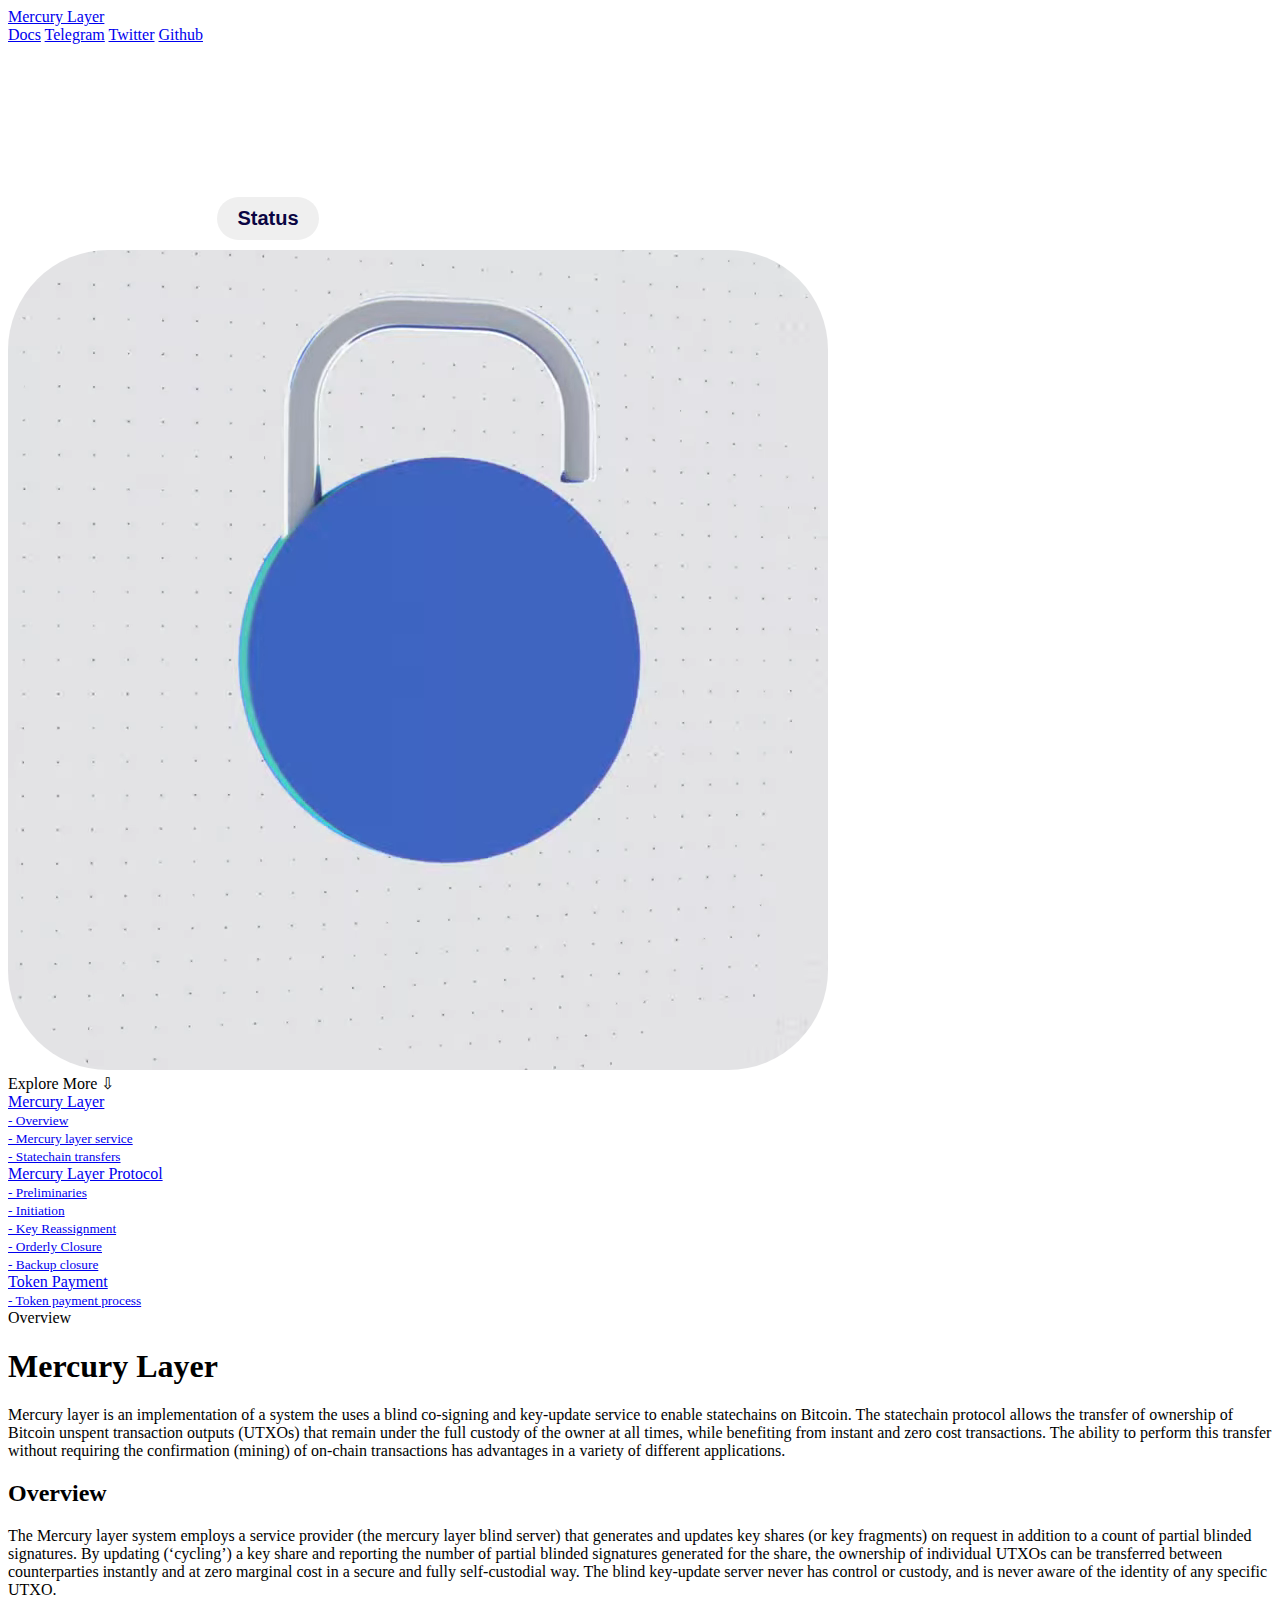
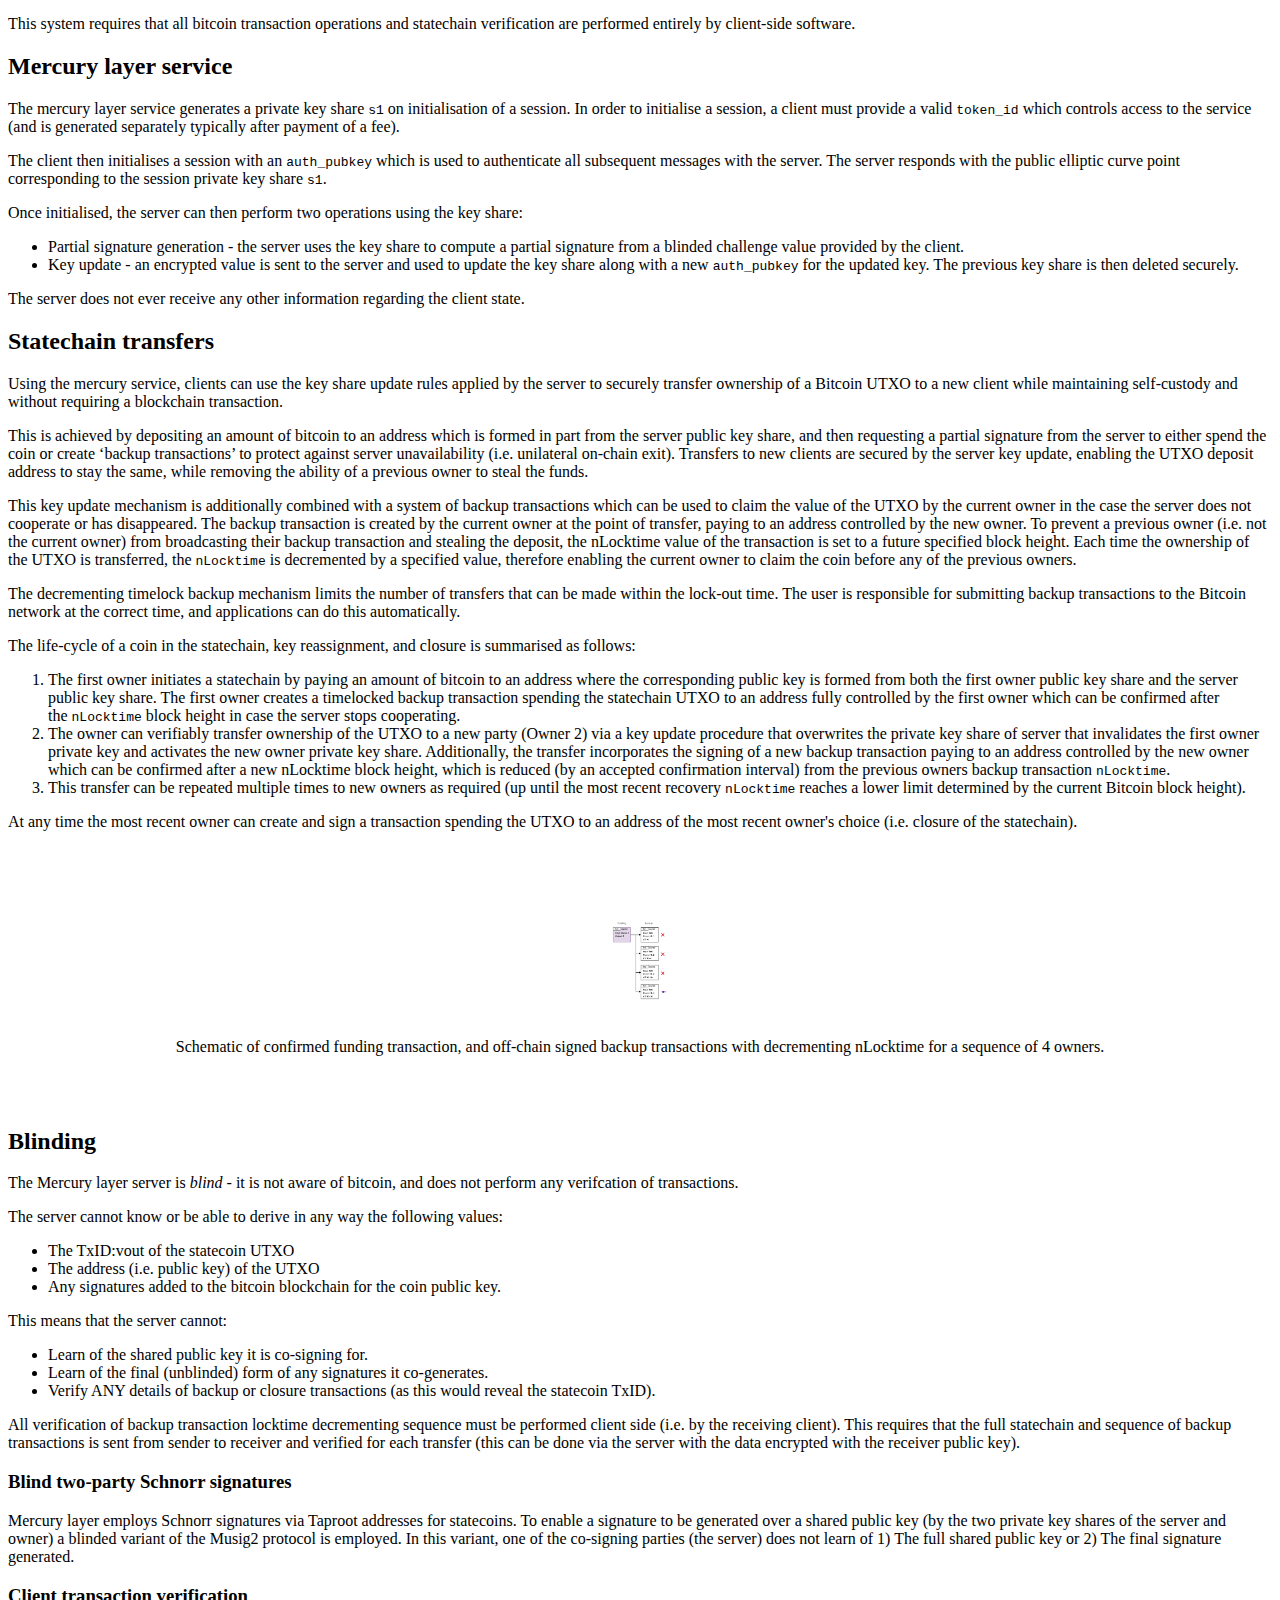
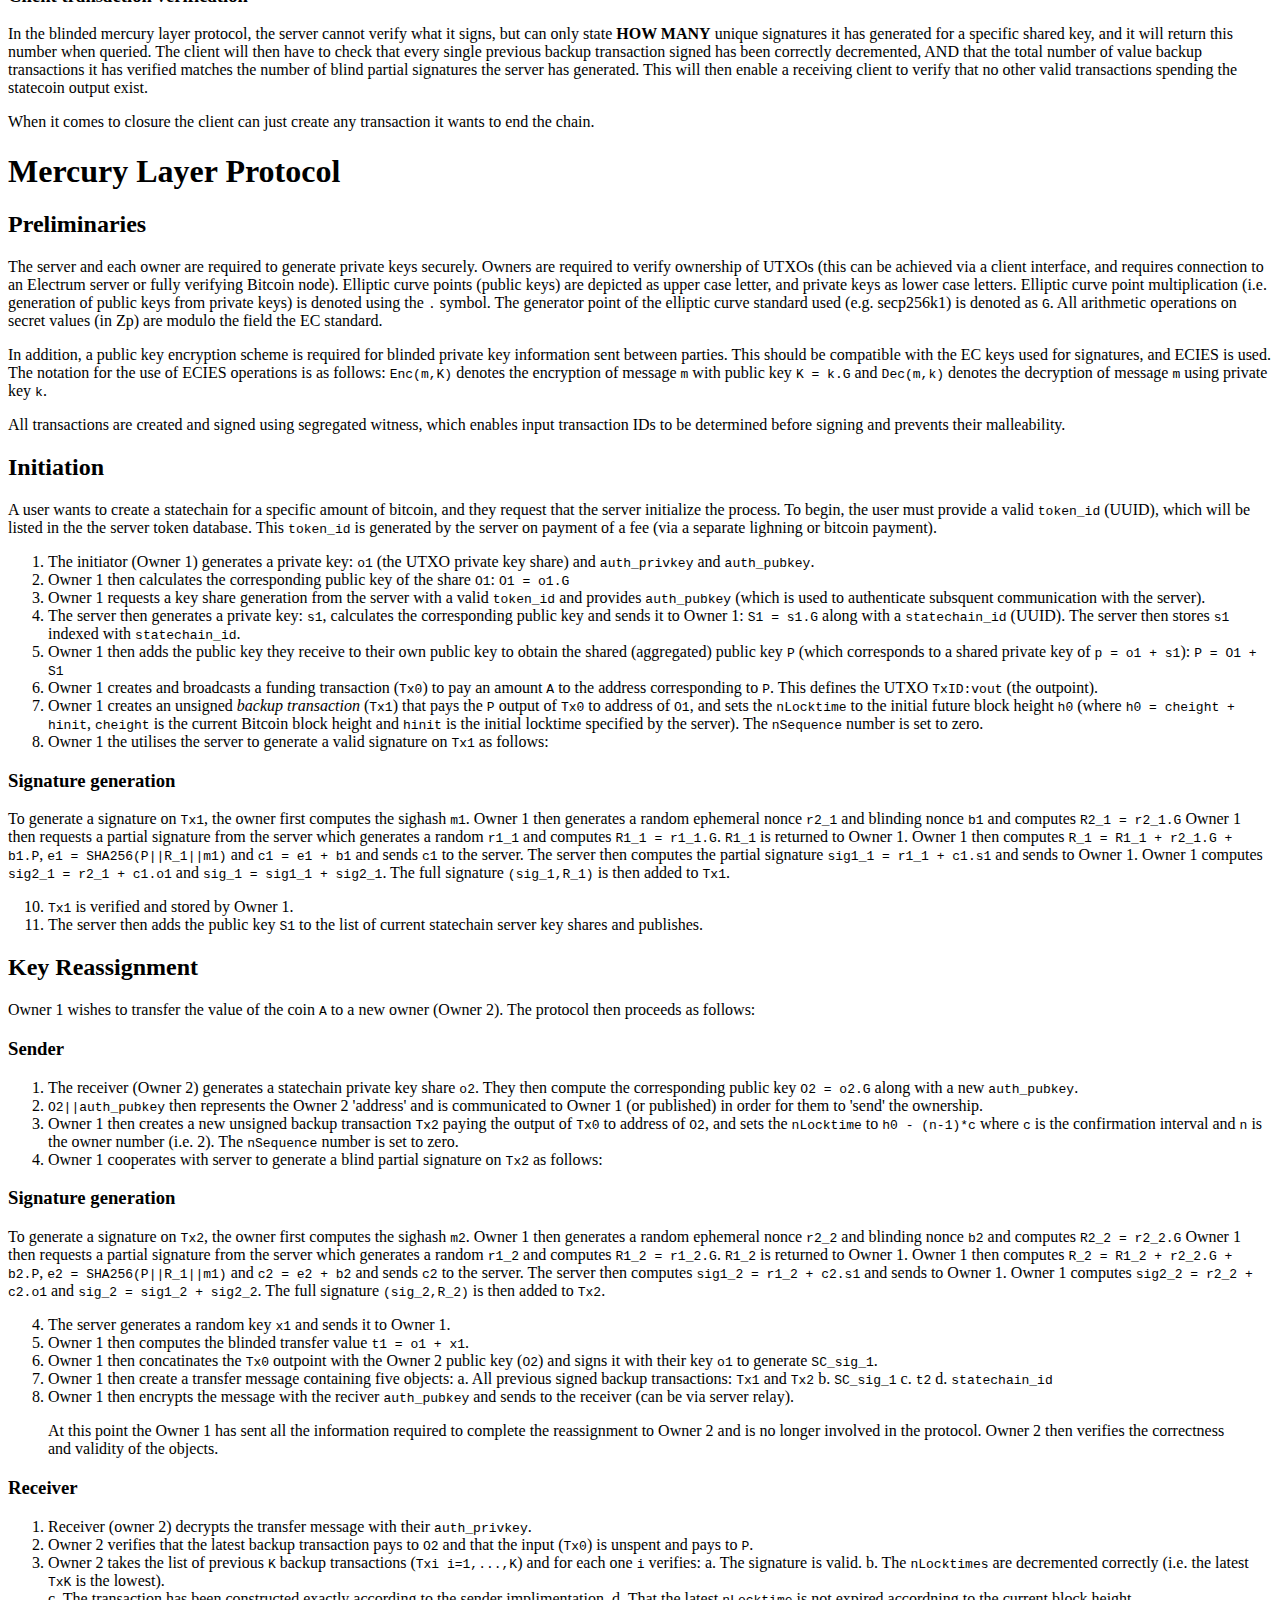
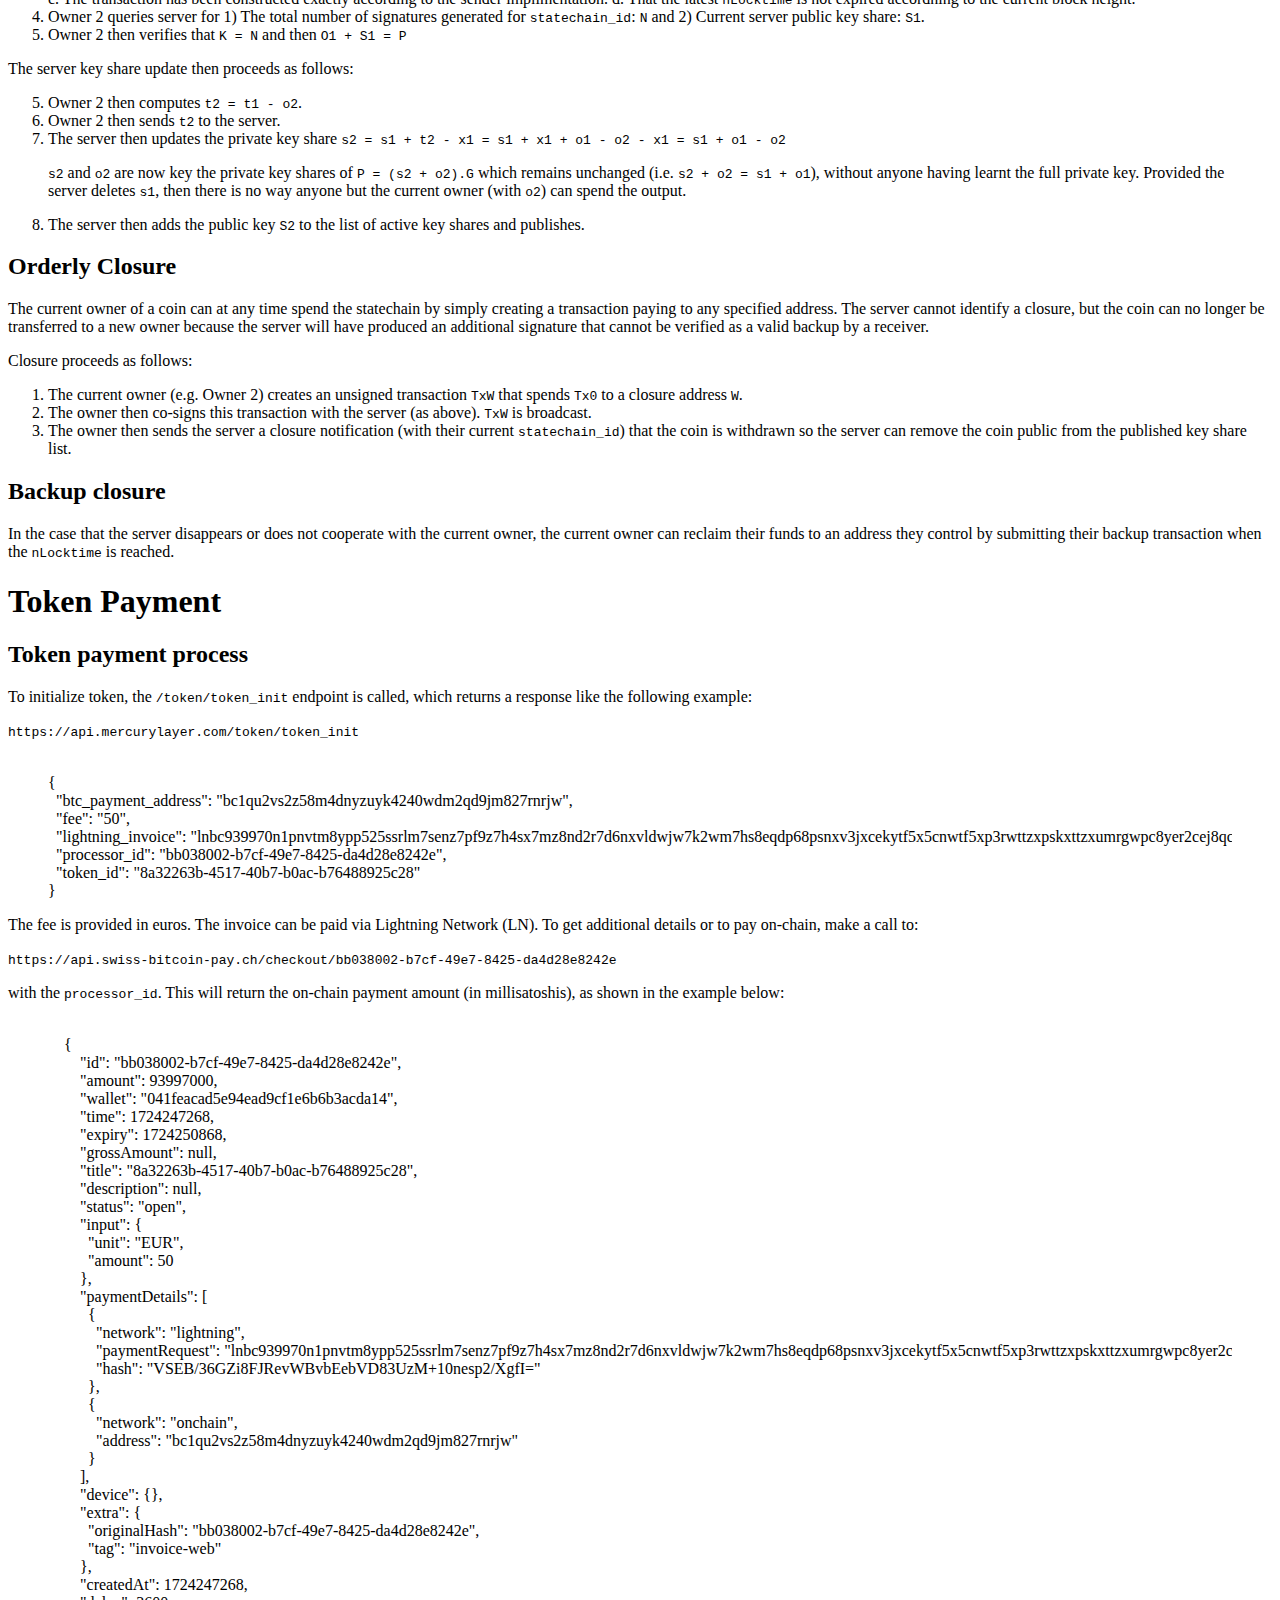
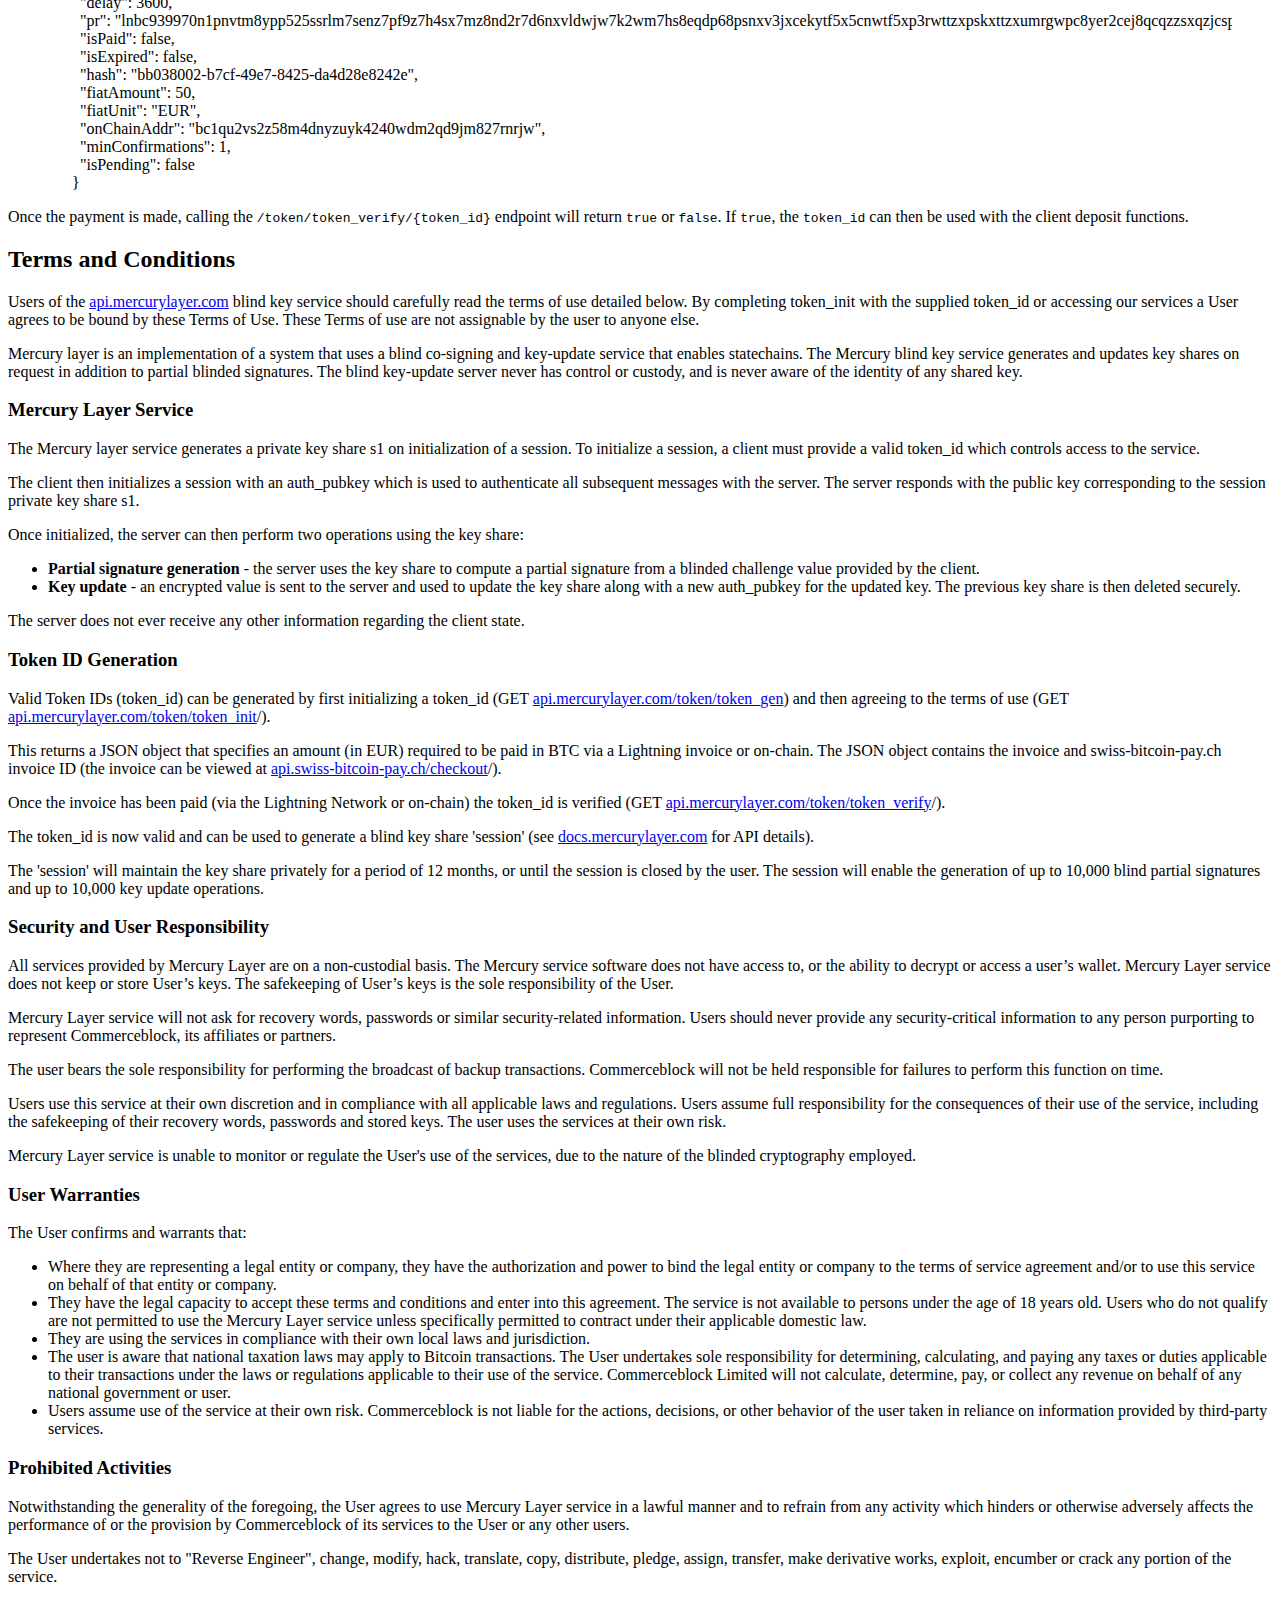
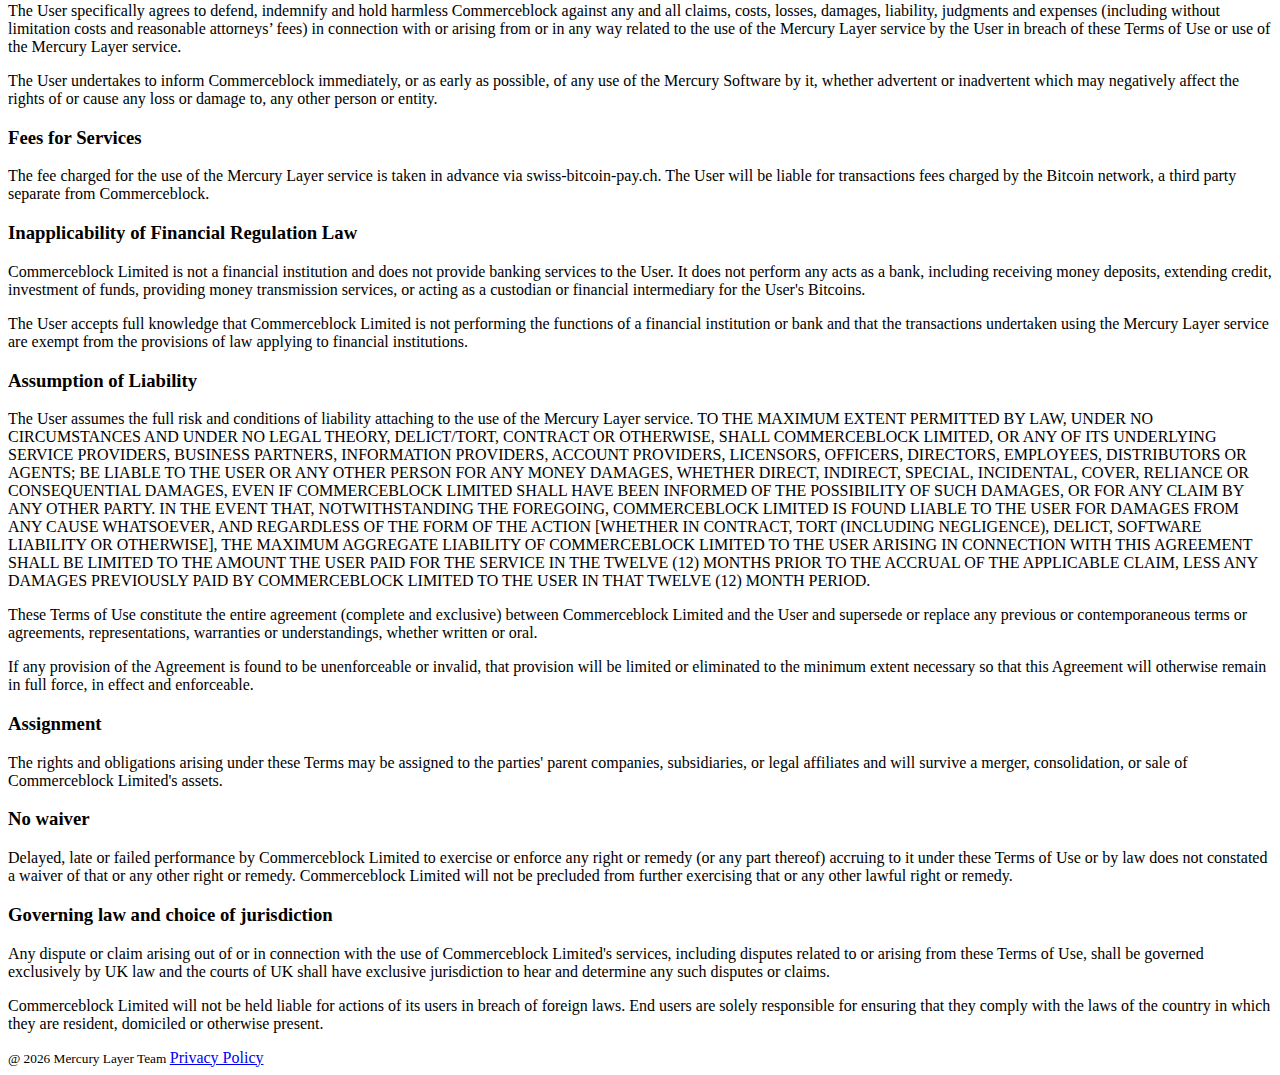
==== commit b06bfe20: "fix: merge conflicts" ====
--- a/docs/index.html
+++ b/docs/index.html
@@ -211,89 +211,93 @@
             <h1 id="mercury-layer">Mercury Layer</h1>
 <p>Mercury layer is an implementation of a system the uses a blind co-signing and key-update service to enable statechains on Bitcoin. The statechain protocol allows the transfer of ownership of Bitcoin unspent transaction outputs (UTXOs) that remain under the full custody of the owner at all times, while benefiting from instant and zero cost transactions. The ability to perform this transfer without requiring the confirmation (mining) of on-chain transactions has advantages in a variety of different applications. </p>
 <h2 id="overview">Overview</h2>
-<p>The Mercury layer system employs a service provider (the mercury layer blind <em>server</em>) that generates and updates key shares (or key fragments) on request in addition to a count of partial blinded signatures. By updating (‘cycling’) a key share and reporting the number of  partial blinded signatures generated for the share, the ownership of individual UTXOs can be transferred between counterparties instantly and at zero marginal cost in a secure and fully self-custodial way. The blind key-update server never has control or custody, and is never aware of the identity of any specific UTXO. </p>
+<p>The Mercury layer system employs a service provider (the mercury layer blind server) that generates and updates key shares (or key fragments) on request in addition to a count of partial blinded signatures. By updating (‘cycling’) a key share and reporting the number of  partial blinded signatures generated for the share, the ownership of individual UTXOs can be transferred between counterparties instantly and at zero marginal cost in a secure and fully self-custodial way. The blind key-update server never has control or custody, and is never aware of the identity of any specific UTXO. </p>
 <p>This system requires that all bitcoin transaction operations and statechain verification are performed entirely by client-side software. </p>
+<h2 id="mercury-layer-service">Mercury layer service</h2>
+<p>The mercury layer service generates a private key share <code>s1</code> on initialisation of a session. In order to initialise a session, a client must provide a valid <code>token_id</code> which controls access to the service (and is generated separately typically after payment of a fee). </p>
+<p>The client then initialises a session with an <code>auth_pubkey</code> which is used to authenticate all subsequent messages with the server. The server responds with the public elliptic curve point corresponding to the session private key share <code>s1</code>. </p>
+<p>Once initialised, the server can then perform two operations using the key share: </p>
+<ul>
+<li>Partial signature generation - the server uses the key share to compute a partial signature from a blinded challenge value provided by the client.</li>
+<li>Key update - an encrypted value is sent to the server and used to update the key share along with a new <code>auth_pubkey</code> for the updated key. The previous key share is then deleted securely. </li>
+</ul>
+<p>The server does not ever receive any other information regarding the client state. </p>
+<h2 id="statechain-transfers">Statechain transfers</h2>
+<p>Using the mercury service, clients can use the key share update rules applied by the server to securely transfer ownership of a Bitcoin UTXO to a new client while maintaining self-custody and without requiring a blockchain transaction. </p>
+<p>This is achieved by depositing an amount of bitcoin to an address which is formed in part from the server public key share, and then requesting a partial signature from the server to either spend the coin or create ‘backup transactions’ to protect against server unavailability (i.e. unilateral on-chain exit). Transfers to new clients are secured by the server key update, enabling the UTXO deposit address to stay the same, while removing the ability of a previous owner to steal the funds. </p>
+<p>This key update mechanism is additionally combined with a system of backup transactions which can be used to claim the value of the UTXO by the current owner in the case the server does not cooperate or has disappeared. The backup transaction is created by the current owner at the point of transfer, paying to an address controlled by the new owner. To prevent a previous owner (i.e. not the current owner) from broadcasting their backup transaction and stealing the deposit, the nLocktime value of the transaction is set to a future specified block height. Each time the ownership of the UTXO is transferred, the <code>nLocktime</code> is decremented by a specified value, therefore enabling the current owner to claim the coin before any of the previous owners.</p>
+<p>The decrementing timelock backup mechanism limits the number of transfers that can be made within the lock-out time. The user is responsible for submitting backup transactions to the Bitcoin network at the correct time, and applications can do this automatically.</p>
+<p>The life-cycle of a coin in the statechain, key reassignment, and closure is summarised as follows:</p>
+<ol>
+<li>The first owner initiates a statechain by paying an amount of bitcoin to an address where the corresponding public key is formed from both the first owner public key share and the server public key share. The first owner creates a timelocked backup transaction spending the statechain UTXO to an address fully controlled by the first owner which can be confirmed after the <code>nLocktime</code> block height in case the server stops cooperating.</li>
+<li>The owner can verifiably transfer ownership of the UTXO to a new party (Owner 2) via a key update procedure that overwrites the private key share of server that invalidates the first owner private key and activates the new owner private key share. Additionally, the transfer incorporates the signing of a new backup transaction paying to an address controlled by the new owner which can be confirmed after a new nLocktime block height, which is reduced (by an accepted confirmation interval) from the previous owners backup transaction <code>nLocktime</code>.</li>
+<li>This transfer can be repeated multiple times to new owners as required (up until the most recent recovery <code>nLocktime</code> reaches a lower limit determined by the current Bitcoin block height).</li>
+</ol>
+<p>At any time the most recent owner can create and sign a transaction spending the UTXO to an address of the most recent owner's choice (i.e. closure of the statechain).</p>
 <p><br><br></p>
 <p align="center">
 <img src="fig1.png" align="middle" width="60" vspace="20">
 </p>
 <p align="center">
-  Blind mercury server operations
+  Schematic of confirmed funding transaction, and off-chain signed backup transactions with decrementing nLocktime for a sequence of 4 owners.
 </p>
 <br><br>
-
-<h2 id="service">Mercury layer service</h2>
-<p>The mercury layer service generates a private key share <code>s1</code> on initialisation of a session. In order to initialise a session, a client must provide a valid <code>token_id</code> which controls access to the service (and is generated separately typically after payment of a fee).</p>
-<p>The client initialises a session with an <code>auth_pubkey</code> which is used to authenticate all subsequent messages with the server. The server responds with the public elliptic curve point corresponding to the server private key share <code>s1</code>.</p>
-<p>Once initialised, the server can then perform two operations using the key share upon request:</p>
-<ol>
-<li>Partial signature generation - the server uses the key share to compute a partial signature from a blinded challenge value provided by the client.</li>
-<li>Key update - a blinded value is sent to the server and used to update the key share along with an new <code>auth_pubkey</code>. The previous key share is deleted securely by the server.</li>
-</ol>
-<p>The server does not ever receive any other information regarding the client state. </p>           
-<h2 id="statechains">Statechain transfers</h2>
-<p>Using the mercury service, clients can use the key share update rules applied by the server to securely transfer ownership of a Bitcoin UTXO to a new client while maintaining self-custody without requiring a blockchain transaction. </p>
-<p>This is achieved by depositing an amount of bitcoin to an address which is formed in part from the server public key share, and then requesting partial signature from the server to either spend the coin or create ‘backup transactions’ to protect against server unavailability (i.e. unilateral on-chain exit). Transfers to new clients are secured by the server key update, enabling the UTXO deposit address to stay the same, while removing the ability of a previous owner to steal the funds. </p>
-<p>This key update mechanism is additionally combined with a system of backup transactions which can be used to claim the value of the UTXO by the current owner in the case the SE does not cooperate or has disappeared. The backup transaction is created by the current owner and the SE at the point of transfer, paying to an address controlled by the new owner. To prevent a previous owner (i.e. not the current owner) from broadcasting their backup transaction and stealing the deposit, the nLocktime value of the transaction is set to a future specified block height. Each time the ownership of the UTXO is transferred, the nLocktime is decremented by a specified value, therefore enabling the current owner to claim the coin before any of the previous owners.</p>
-<p>The decrementing timelock backup mechanism limits the number of transfers that can be made within the lock-out time. The user is responsible for submitting backup transactions to the Bitcoin network at the correct time, and applications can do this automatically.</p>
-<p>The life-cycle of a coin in the statechain, key reassignment and closure is summarised as follows:</p>
-<ol>
-<li>The first owner initiates a statechain by paying an amount of bitcoin to an address where the corresponding public key is formed from both the first owner public key share and the server public key share. The first owner creates a timelocked backup transaction spending the statechain UTXO to an address fully controlled by the first owner which can be confirmed after the nLocktime block height in case the server stops cooperating.</li>
-<li>The owner can verifiably transfer ownership of the UTXO to a new party (Owner 2) via a key update procedure that overwrites the private key share of server that invalidates the first owner private key and activates the new owner private key share. Additionally, the transfer incorporates the signing of a new backup transaction paying to an address controlled by the new owner which can be confirmed after a new nLocktime block height, which is reduced (by an accepted confirmation interval) from the previous owners backup transaction nLocktime.</li>
-<li>This transfer can be repeated multiple times to new owners as required (up until the most recent recovery nLocktime reaches a lower limit determined by the current Bitcoin block height).</li>
-<li>At any time the most recent owner can create and sign a transaction spending the UTXO to an address of the most recent owner's choice (i.e. closure of the statechain).</li>
-    
-<p>The Mercury layer server is <em>blind</em> - that is the server <em>does not</em> and <em>cannot</em> know anything that would enable it to identify any coin (UTXO). This prevents any censorship and storage of any identifying data in the server - the server itself is not aware of bitcoin, and does not perform any verifcation of transactions. </p>
-<p>To achieve this the server cannot know or be able to derive in any way the following values:</p>
+<h2 id="blinding">Blinding</h2>
+<p>The Mercury layer server is <em>blind</em> - it is not aware of bitcoin, and does not perform any verifcation of transactions. </p>
+<p>The server cannot know or be able to derive in any way the following values:</p>
 <ul>
 <li>The TxID:vout of the statecoin UTXO</li>
 <li>The address (i.e. public key) of the UTXO</li>
 <li>Any signatures added to the bitcoin blockchain for the coin public key.</li>
 </ul>
+<p>This means that the server cannot:</p>
+<ul>
+<li>Learn of the shared public key it is co-signing for.</li>
+<li>Learn of the final (unblinded) form of any signatures it co-generates.</li>
+<li>Verify ANY details of backup or closure transactions (as this would reveal the statecoin TxID).</li>
+</ul>
+<p>All verification of backup transaction locktime decrementing sequence must be performed client side (i.e. by the receiving client). This requires that the full statechain and sequence of backup transactions is sent from sender to receiver and verified for each transfer (this can be done via the server with the data encrypted with the receiver public key). </p>
 <h3 id="blind-two-party-schnorr-signatures">Blind two-party Schnorr signatures</h3>
 <p>Mercury layer employs Schnorr signatures via Taproot addresses for statecoins. To enable a signature to be generated over a shared public key (by the two private key shares of the server and owner) a blinded variant of the Musig2 protocol is employed. In this variant, one of the co-signing parties (the server) does not learn of 1) The full shared public key or 2) The final signature generated. </p>
 <h3 id="client-transaction-verification">Client transaction verification</h3>
-<p>The server cannot verify what it signs, but can only state HOW MANY unique signatures it has generated for a specific shared key, and it will return this number when queried by a wallet. The wallet will then have to check that every single previous backup transaction signed has been correctly decremented, AND that the total number of value backup transactions it has verified matches the number of signatures the server has co-generated. This will then enable a receiving wallet to verify that no other valid transactions spending the statecoin output exist (given it trusts the server to return the correct number of signatures). </p>
-<p>When it comes to closure, the server can no longer verify that any fee has been added to the closure transaction, and the wallet can just create any transaction it wants to end the chain. In this case, any fee collected by the SE must be done separately to the statecoin initialisation and closure transactions (and be required on initialisation, before the shared key is generated).</p>
-<h3 id="keyshare-publication">Keyshare publication</h3>
-<p>The server does not have access to the TxIDs of individual coins along with the user proof keys that it can publish. Instead, it takes each of the current public key shares for each coin in the system and publishes this list. This is then updated with each new coin or coin ownership change. This public key list is then commited to bitcoin via Mainstay for a proof-of-uniqueness. </p>
-<p>To verify the uniqueness of the ownership of the shared public key, the current owner then derives the full shared public key from this commitment and their or key share (P = o1.(s1.G)) and verifies it against the coin. </p>
+<p>In the blinded mercury layer protocol, the server cannot verify what it signs, but can only state <strong>HOW MANY</strong> unique signatures it has generated for a specific shared key, and it will return this number when queried. The client will then have to check that every single previous backup transaction signed has been correctly decremented, AND that the total number of value backup transactions it has verified matches the number of blind partial signatures the server has generated. This will then enable a receiving client to verify that no other valid transactions spending the statecoin output exist. </p>
+<p>When it comes to closure the client can just create any transaction it wants to end the chain. </p>
 <h1 id="mercury-layer-protocol">Mercury Layer Protocol</h1>
 <h2 id="preliminaries">Preliminaries</h2>
-<p>The blind server and each owner are required to generate private keys securely. Owners are required to verify ownership of UTXOs (this can be achieved via a wallet interface, and requires connection to an Electrum server or fully verifying Bitcoin node). Elliptic curve points (public keys) are depicted as upper case letter, and private keys as lower case letters. Elliptic curve point multiplication (i.e. generation of public keys from private keys) is denoted using the <code>.</code> symbol. The generator point of the elliptic curve standard used (e.g. secp256k1) is denoted as <code>G</code>. All arithmetic operations on secret values (in Zp) are modulo the field the EC standard.</p>
+<p>The server and each owner are required to generate private keys securely. Owners are required to verify ownership of UTXOs (this can be achieved via a client interface, and requires connection to an Electrum server or fully verifying Bitcoin node). Elliptic curve points (public keys) are depicted as upper case letter, and private keys as lower case letters. Elliptic curve point multiplication (i.e. generation of public keys from private keys) is denoted using the <code>.</code> symbol. The generator point of the elliptic curve standard used (e.g. secp256k1) is denoted as <code>G</code>. All arithmetic operations on secret values (in Zp) are modulo the field the EC standard.</p>
 <p>In addition, a public key encryption scheme is required for blinded private key information sent between parties. This should be compatible with the EC keys used for signatures, and ECIES is used. The notation for the use of ECIES operations is as follows: <code>Enc(m,K)</code> denotes the encryption of message <code>m</code> with public key <code>K = k.G</code> and <code>Dec(m,k)</code> denotes the decryption of message <code>m</code> using private key <code>k</code>.</p>
 <p>All transactions are created and signed using segregated witness, which enables input transaction IDs to be determined before signing and prevents their malleability. </p>
 <h2 id="initiation">Initiation</h2>
-<p>An user wants to create a statecoin for a specific amount of BTC, and they request that the server initialize the process. To begin, the user must provide a valid <code>token_id</code> (UUID), which will be listed in the the server token database. This <code>token_id</code> is generated by the server on payment of a fee (via a separate lighning or bitcoin payment). </p>
+<p>A user wants to create a statechain for a specific amount of bitcoin, and they request that the server initialize the process. To begin, the user must provide a valid <code>token_id</code> (UUID), which will be listed in the the server token database. This <code>token_id</code> is generated by the server on payment of a fee (via a separate lighning or bitcoin payment). </p>
 <ol>
-<li>The initiator (Owner 1) generates a private key: <code>o1</code> (the UTXO private key share).</li>
+<li>The initiator (Owner 1) generates a private key: <code>o1</code> (the UTXO private key share) and <code>auth_privkey</code> and <code>auth_pubkey</code>.</li>
 <li>Owner 1 then calculates the corresponding public key of the share <code>O1</code>: <code>O1 = o1.G</code></li>
-<li>Owner 1 requests a key share from the server with a valid <code>token_id</code> and <code>auth_pubkey</code>. </li>
-<li>The server then generates a private key: <code>s1</code> (the server private key share), calculates the corresponding public key and returns it to Owner 1: <code>S1 = s1.G</code> along with a <code>statechain_id</code> (UUID). The server then stores <code>s1</code> indexed with <code>statechain_id</code>. </li>
-<li>Owner 1 then adds the public key they receive by their own public key to obtain the shared (aggregated) public key <code>P</code> (which corresponds to a shared private key of <code>p = o1 + s1</code>): <code>P = O1 + S1</code></li>
+<li>Owner 1 requests a key share generation from the server with a valid <code>token_id</code> and provides <code>auth_pubkey</code> (which is used to authenticate subsquent communication with the server). </li>
+<li>The server then generates a private key: <code>s1</code>, calculates the corresponding public key and sends it to Owner 1: <code>S1 = s1.G</code> along with a <code>statechain_id</code> (UUID). The server then stores <code>s1</code> indexed with <code>statechain_id</code>. </li>
+<li>Owner 1 then adds the public key they receive to their own public key to obtain the shared (aggregated) public key <code>P</code> (which corresponds to a shared private key of <code>p = o1 + s1</code>): <code>P = O1 + S1</code></li>
 <li>Owner 1 creates and broadcasts a funding transaction (<code>Tx0</code>) to pay an amount <code>A</code> to the address corresponding to <code>P</code>. This defines the UTXO <code>TxID:vout</code> (the outpoint). </li>
-<li>Owner 1 creates an unsigned <em>backup transaction</em> (<code>Tx1</code>) that pays the <code>P</code> output of <code>Tx0</code> to address of <code>O1</code>, and sets the <code>nLocktime</code> to the initial future block height <code>h0</code> (where <code>h0 = cheight + hinit</code>, <code>cheight</code> is the current Bitcoin block height and <code>hinit</code> is the initial locktime specified by the server).</li>
-<li>Owner 1 cooperates with server to generate a valid signature on <code>Tx1</code></li>
+<li>Owner 1 creates an unsigned <em>backup transaction</em> (<code>Tx1</code>) that pays the <code>P</code> output of <code>Tx0</code> to address of <code>O1</code>, and sets the <code>nLocktime</code> to the initial future block height <code>h0</code> (where <code>h0 = cheight + hinit</code>, <code>cheight</code> is the current Bitcoin block height and <code>hinit</code> is the initial locktime specified by the server). The <code>nSequence</code> number is set to zero.</li>
+<li>Owner 1 the utilises the server to generate a valid signature on <code>Tx1</code> as follows:</li>
 </ol>
 <h3 id="signature-generation">Signature generation</h3>
 <p>To generate a signature on <code>Tx1</code>, the owner first computes the sighash <code>m1</code>. 
 Owner 1 then generates a random ephemeral nonce <code>r2_1</code> and blinding nonce <code>b1</code> and computes <code>R2_1 = r2_1.G</code>
 Owner 1 then requests a partial signature from the server which generates a random <code>r1_1</code> and computes <code>R1_1 = r1_1.G</code>. <code>R1_1</code> is returned to Owner 1. 
 Owner 1 then computes <code>R_1 = R1_1 + r2_1.G + b1.P</code>, <code>e1 = SHA256(P||R_1||m1)</code> and <code>c1 = e1 + b1</code> and sends <code>c1</code> to the server. 
-The server then computes <code>sig1_1 = r1_1 + c1.s1</code> and sends to Owner 1. 
+The server then computes the partial signature <code>sig1_1 = r1_1 + c1.s1</code> and sends to Owner 1. 
 Owner 1 computes <code>sig2_1 = r2_1 + c1.o1</code> and <code>sig_1 = sig1_1 + sig2_1</code>. The full signature <code>(sig_1,R_1)</code> is then added to <code>Tx1</code>. </p>
 <ol start="10">
 <li><code>Tx1</code> is verified and stored by Owner 1. </li>
-<li>The server then adds the public key <code>S1</code> to the list of current public key shares and publishes. </li>
+<li>The server then adds the public key <code>S1</code> to the list of current statechain server key shares and publishes. </li>
 </ol>
 <h2 id="key-reassignment">Key Reassignment</h2>
 <p>Owner 1 wishes to transfer the value of the coin <code>A</code> to a new owner (Owner 2). The protocol then proceeds as follows:</p>
 <h3 id="sender">Sender</h3>
 <ol>
-<li>The receiver (Owner 2) generates a statechain private key <code>o2</code>. They then compute the corresponding public key <code>O2 = o2.G</code>.</li>
-<li><code>O2</code> then forms part of the Owner 2 'address' (concatenated with their new <code>auth_pubkey</code> and is communicated to Owner 1 (or published) in order for them to 'send' the ownership.</li>
-<li>Owner 1 then creates a new unsigned backup transaction <code>Tx2</code> paying the output of <code>Tx0</code> to address of <code>O2</code>, and sets the <code>nLocktime</code> to <code>h0 - (n-1)*c</code> where <code>c</code> is the confirmation interval and <code>n</code> is the owner number (i.e. 2). </li>
-<li>Owner 1 cooperates with server to generate a valid signature on <code>Tx2</code></li>
+<li>The receiver (Owner 2) generates a statechain private key share <code>o2</code>. They then compute the corresponding public key <code>O2 = o2.G</code> along with a new <code>auth_pubkey</code>. </li>
+<li><code>O2||auth_pubkey</code> then represents the Owner 2 'address' and is communicated to Owner 1 (or published) in order for them to 'send' the ownership.</li>
+<li>Owner 1 then creates a new unsigned backup transaction <code>Tx2</code> paying the output of <code>Tx0</code> to address of <code>O2</code>, and sets the <code>nLocktime</code> to <code>h0 - (n-1)*c</code> where <code>c</code> is the confirmation interval and <code>n</code> is the owner number (i.e. 2). The <code>nSequence</code> number is set to zero.</li>
+<li>Owner 1 cooperates with server to generate a blind partial signature on <code>Tx2</code> as follows:</li>
 </ol>
 <h3 id="signature-generation-1">Signature generation</h3>
 <p>To generate a signature on <code>Tx2</code>, the owner first computes the sighash <code>m2</code>. 
@@ -303,34 +307,36 @@
 The server then computes <code>sig1_2 = r1_2 + c2.s1</code> and sends to Owner 1. 
 Owner 1 computes <code>sig2_2 = r2_2 + c2.o1</code> and <code>sig_2 = sig1_2 + sig2_2</code>. The full signature <code>(sig_2,R_2)</code> is then added to <code>Tx2</code>.</p>
 <ol start="4">
-<li>The server then generates a random key <code>x1</code> on request and returns it to Owner 1. </li>
-<li>Owner 1 then computes <code>t1 = o1 + x1</code></li>
+<li>The server generates a random key <code>x1</code> and sends it to Owner 1. </li>
+<li>Owner 1 then computes the blinded transfer value <code>t1 = o1 + x1</code>. </li>
 <li>Owner 1 then concatinates the <code>Tx0</code> outpoint with the Owner 2 public key (<code>O2</code>) and signs it with their key <code>o1</code> to generate <code>SC_sig_1</code>. </li>
-<li>Owner 1 then creates a message containing four objects:
+<li>Owner 1 then create a transfer message containing five objects:
 a. All previous signed backup transactions: <code>Tx1</code> and <code>Tx2</code>
 b. <code>SC_sig_1</code>
 c. <code>t2</code>
 d. <code>statechain_id</code></li>
-<li>This message is then encrypted with the receiver <code>auth_pubkey</code>: <code>Enc(message,auth_pubkey)</code> and sent to the receiver (can be relayed).</li>
+<li>Owner 1 then encrypts the message with the reciver <code>auth_pubkey</code> and sends to the receiver (can be via server relay). </li>
 </ol>
 <blockquote>
-<p>At this point the Owner 1 has sent all the information required to complete the reassignment to Owner 2 and is no longer involved in the protocol. Owner 2 then verifies the correctness and validity of the message. </p>
+<p>At this point the Owner 1 has sent all the information required to complete the reassignment to Owner 2 and is no longer involved in the protocol. Owner 2 then verifies the correctness and validity of the objects. </p>
 </blockquote>
 <h3 id="receiver">Receiver</h3>
 <ol>
-<li>Owner 2 decrypts the transfer message with their auth key.</li>
+<li>Receiver (owner 2) decrypts the transfer message with their <code>auth_privkey</code>. </li>
 <li>Owner 2 verifies that the latest backup transaction pays to <code>O2</code> and that the input (<code>Tx0</code>) is unspent and pays to <code>P</code>. </li>
 <li>Owner 2 takes the list of previous <code>K</code> backup transactions (<code>Txi i=1,...,K</code>) and for each one <code>i</code> verifies:
 a. The signature is valid. 
 b. The <code>nLocktimes</code> are decremented correctly (i.e. the latest <code>TxK</code> is the lowest). </li>
-<li>Owner 2 queries the server for 1) The total number of signatures generated for <code>statechain_id</code>: <code>N</code> and 2) Current server public key share: <code>S1</code>. </li>
+c. The transaction has been constructed exactly according to the sender implimentation.
+d. That the latest <code>nLocktime</code> is not expired accordning to the current block height. 
+<li>Owner 2 queries server for 1) The total number of signatures generated for <code>statechain_id</code>: <code>N</code> and 2) Current server public key share: <code>S1</code>. </li>
 <li>Owner 2 then verifies that <code>K = N</code> and then <code>O1 + S1 = P</code></li>
 </ol>
 <p>The server key share update then proceeds as follows:</p>
 <ol start="5">
-<li>Owner 2 computes <code>t2 = t1 - o2</code>. </li>
-<li>Owner 2 then sends <code>t2</code> to the server </li>
-<li>The server updates the private key share <code>s2 = s1 + t2 - x1 = s1 + x1 + o1 - o2 - x1 = s1 + o1 - o2</code></li>
+<li>Owner 2 then computes <code>t2 = t1 - o2</code>. </li>
+<li>Owner 2 then sends <code>t2</code> to the server. </li>
+<li>The server then updates the private key share <code>s2 = s1 + t2 - x1 = s1 + x1 + o1 - o2 - x1 = s1 + o1 - o2</code></li>
 </ol>
 <blockquote>
 <p><code>s2</code> and <code>o2</code> are now key the private key shares of <code>P = (s2 + o2).G</code> which remains unchanged (i.e. <code>s2 + o2 = s1 + o1</code>), without anyone having learnt the full private key. Provided the server deletes <code>s1</code>, then there is no way anyone but the current owner (with <code>o2</code>) can spend the output.</p>
@@ -339,7 +345,7 @@
 <li>The server then adds the public key <code>S2</code> to the list of active key shares and publishes. </li>
 </ol>
 <h2 id="orderly-closure">Orderly Closure</h2>
-<p>The current owner of a UTXO can at any time spend the statecoin by simply co-signing a transaction paying to any specified address. The server cannot identify a closure, but the coin can no longer be transferred to a new owner because the server will have produced an additional signature that cannot be verified as a valid backup by a receiver. </p>
+<p>The current owner of a coin can at any time spend the statechain by simply creating a transaction paying to any specified address. The server cannot identify a closure, but the coin can no longer be transferred to a new owner because the server will have produced an additional signature that cannot be verified as a valid backup by a receiver. </p>
 <p>Closure proceeds as follows:</p>
 <ol>
 <li>The current owner (e.g. Owner 2) creates an unsigned transaction <code>TxW</code> that spends <code>Tx0</code> to a closure address <code>W</code>.</li>
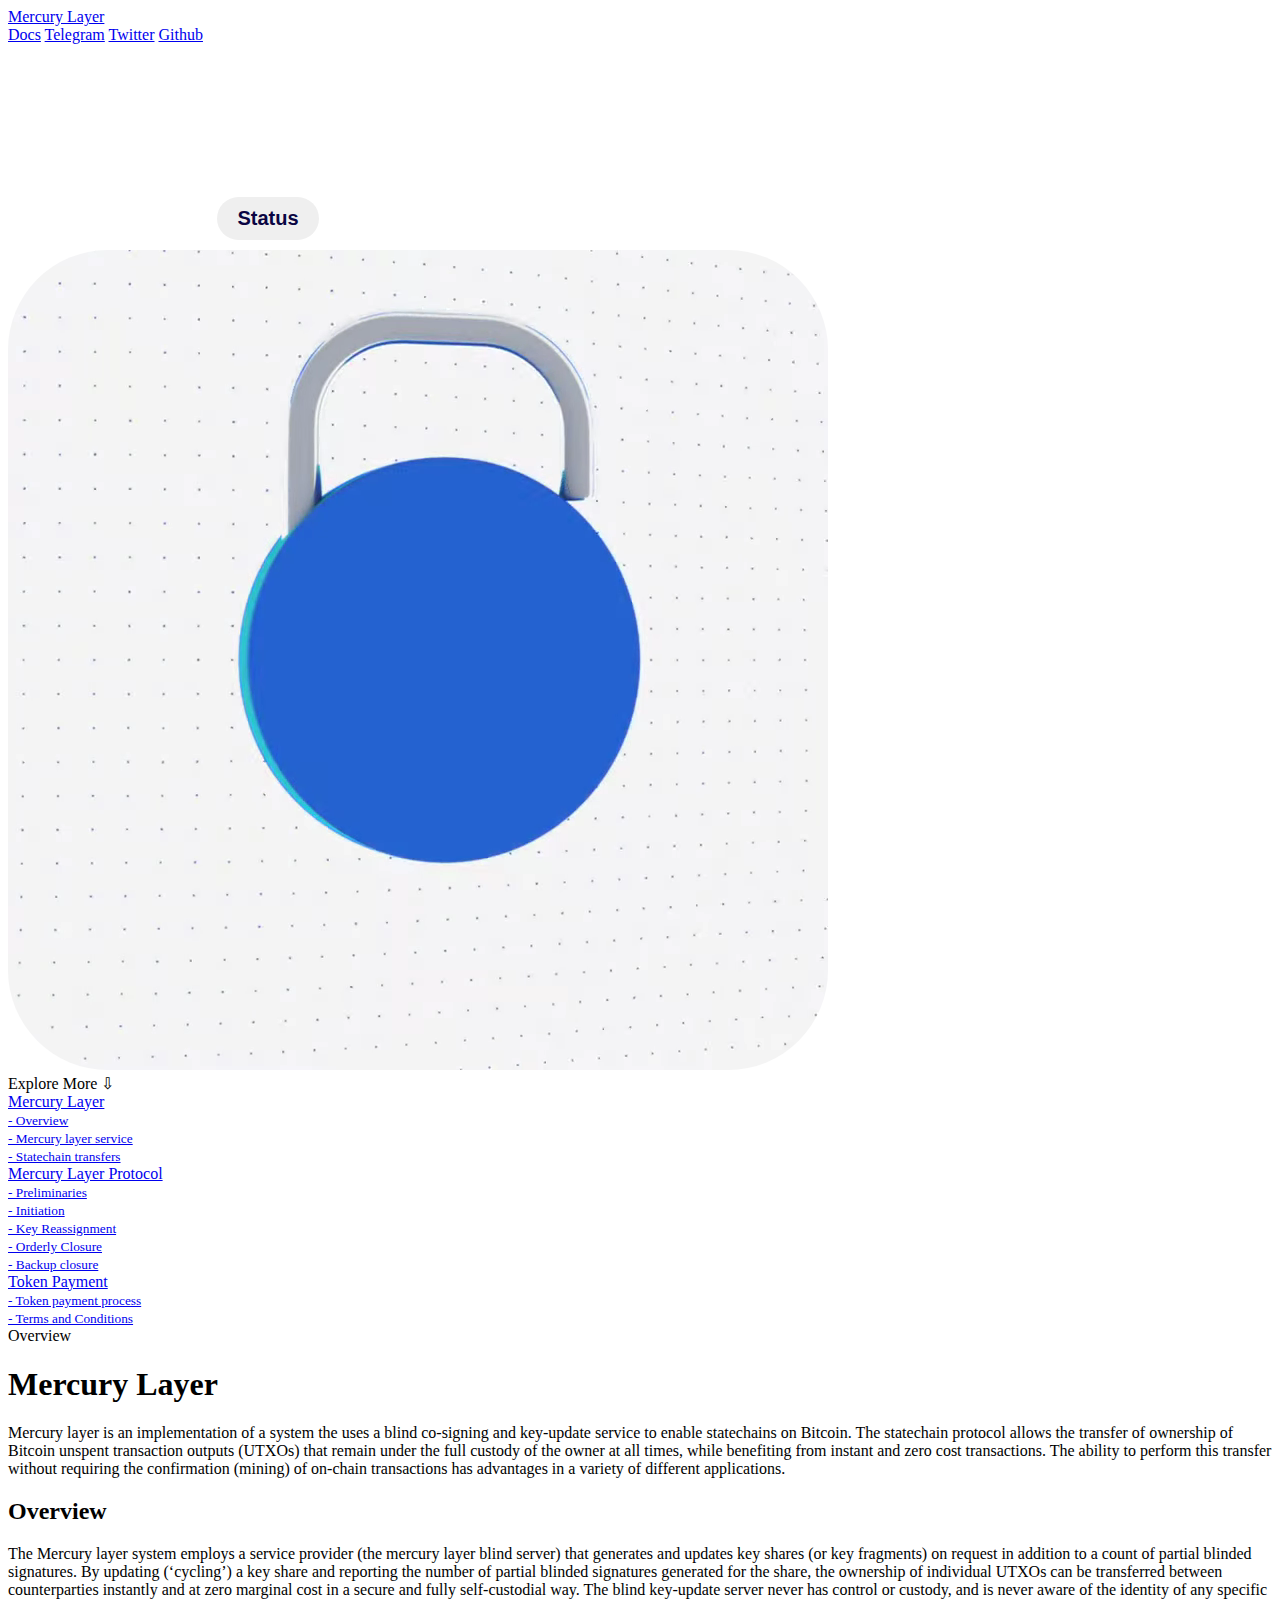
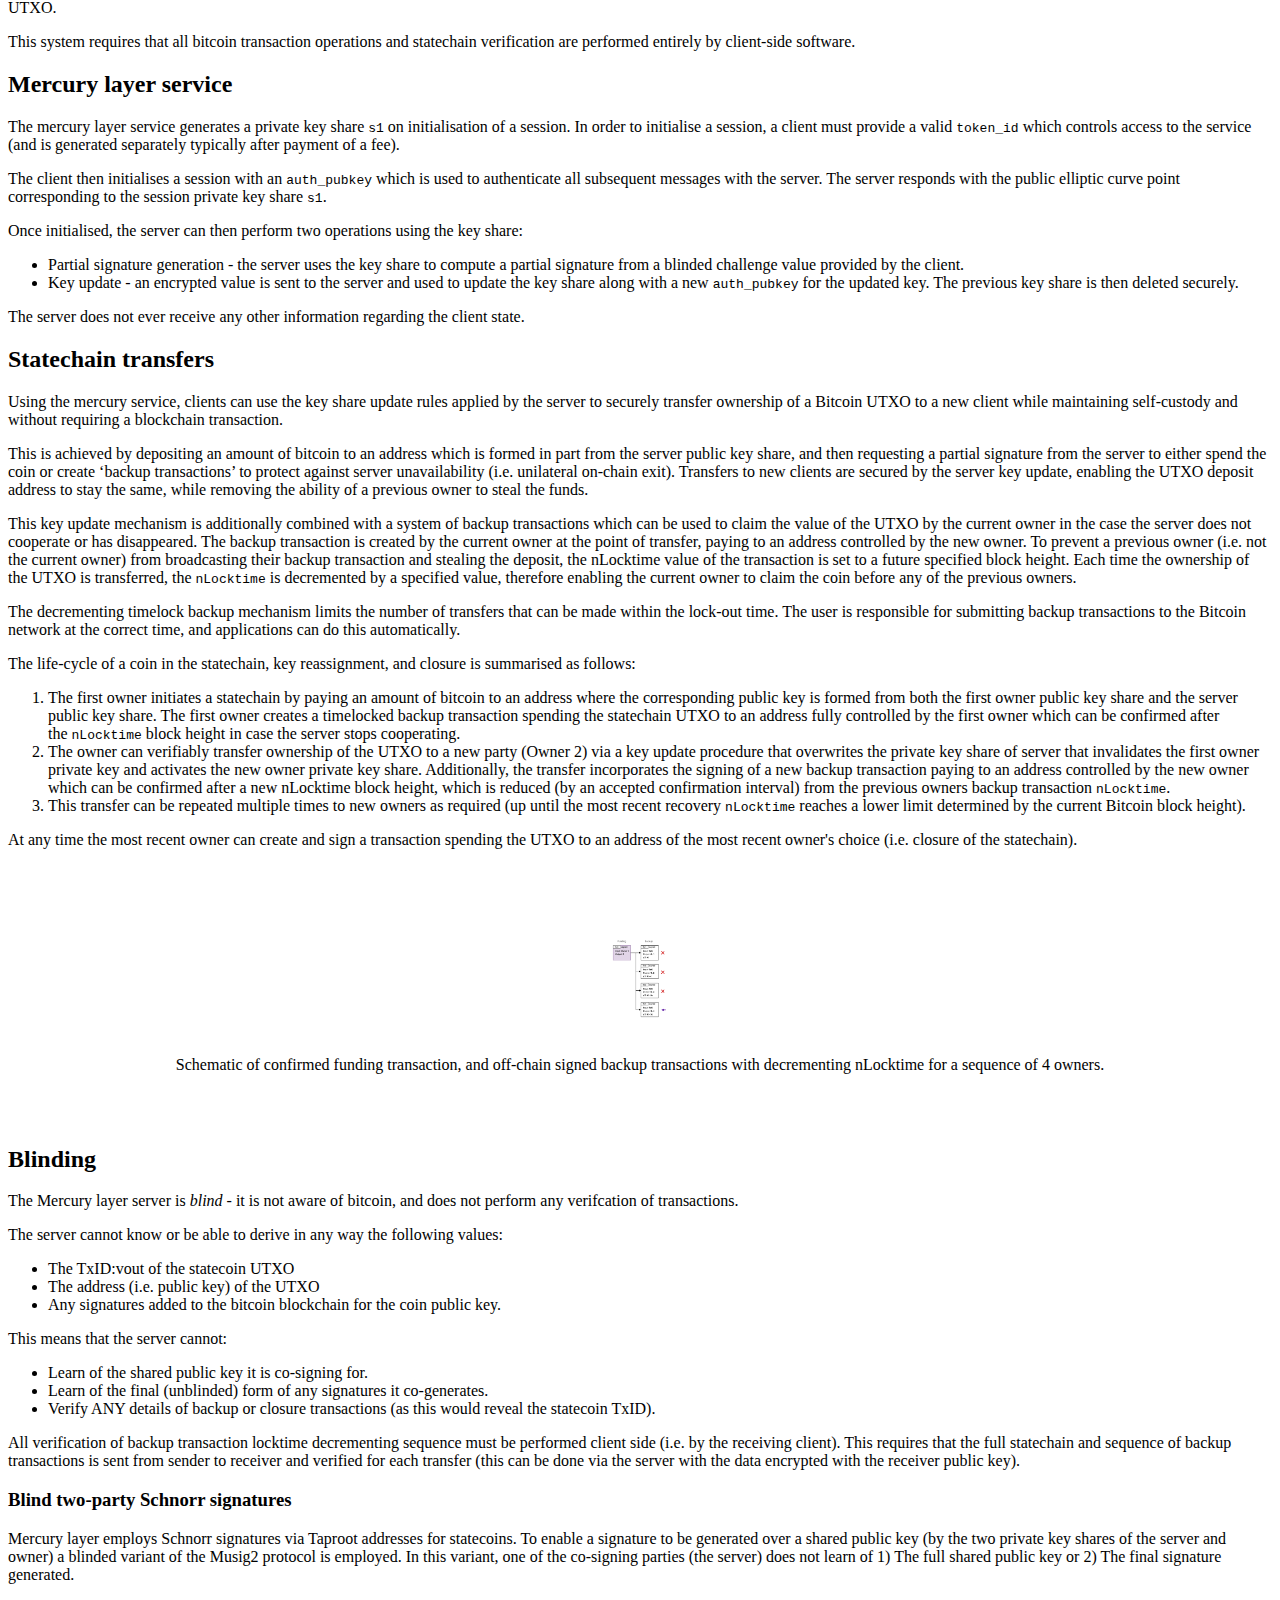
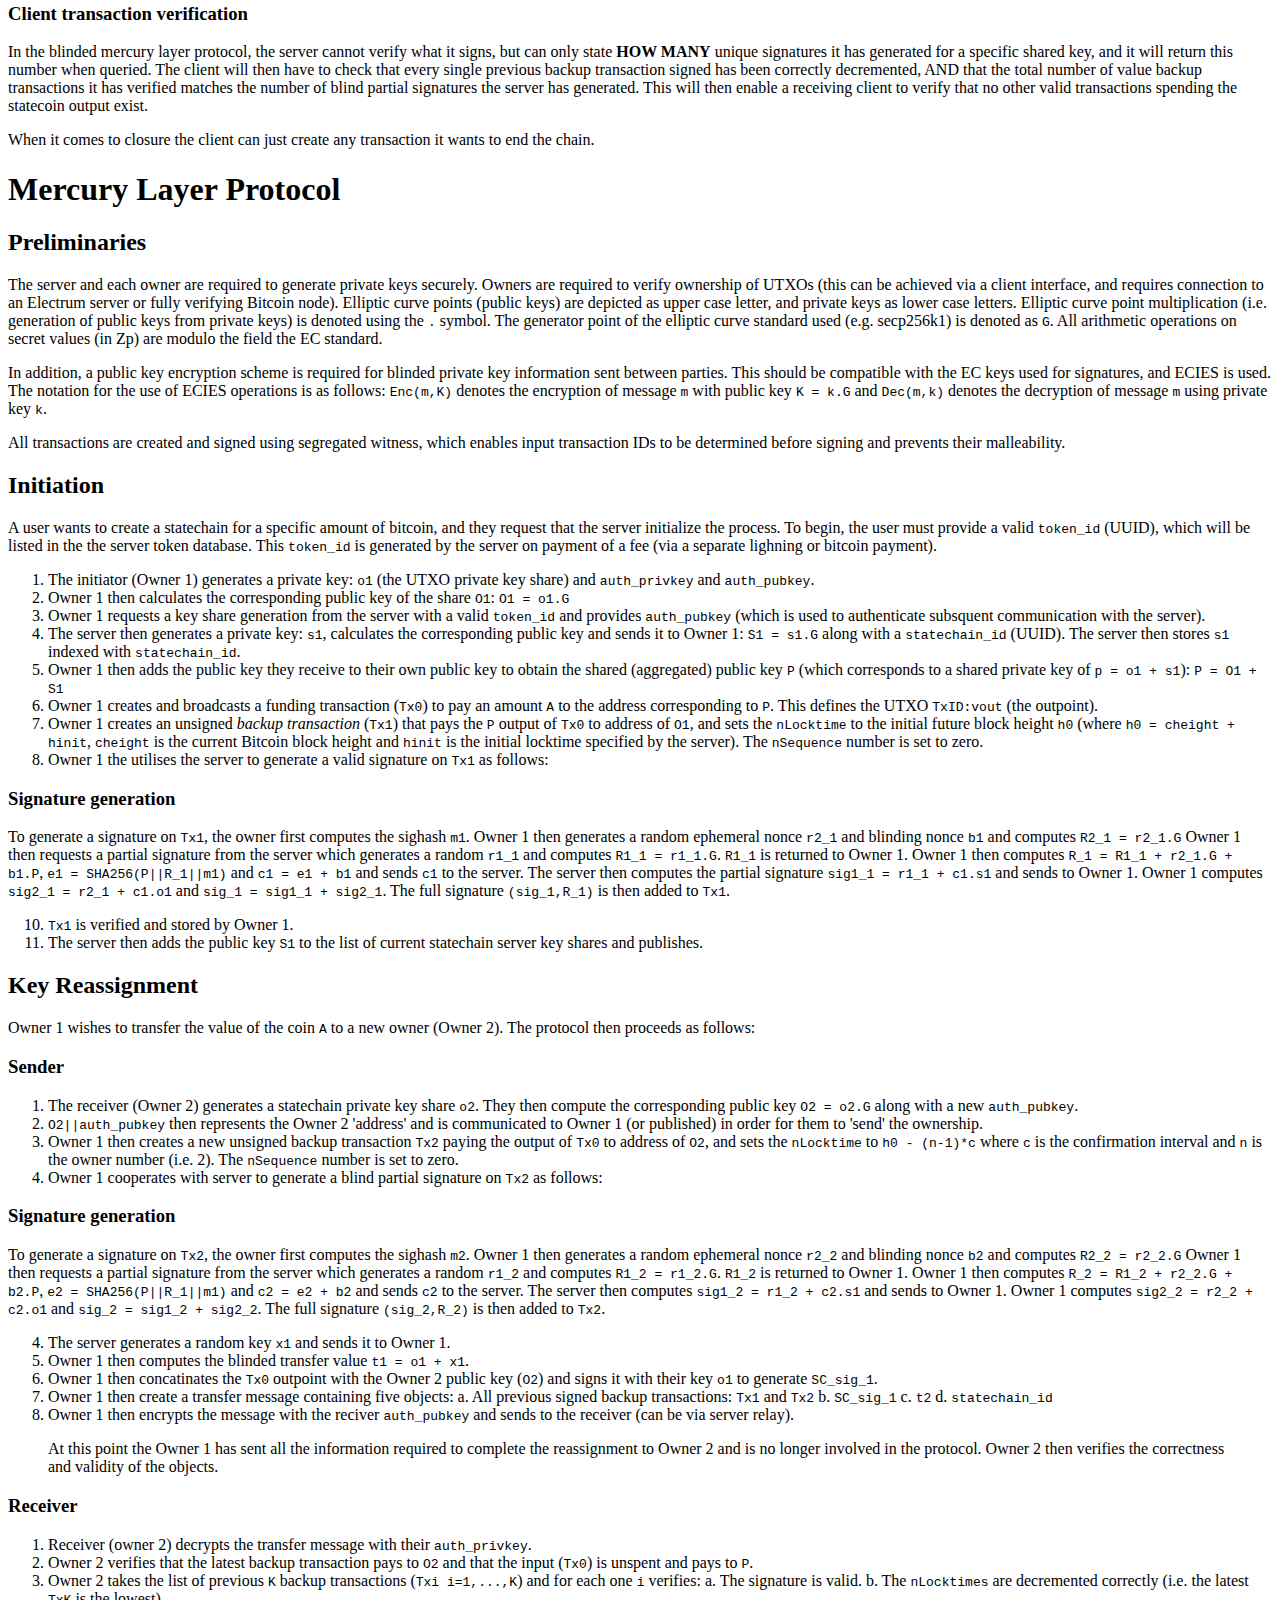
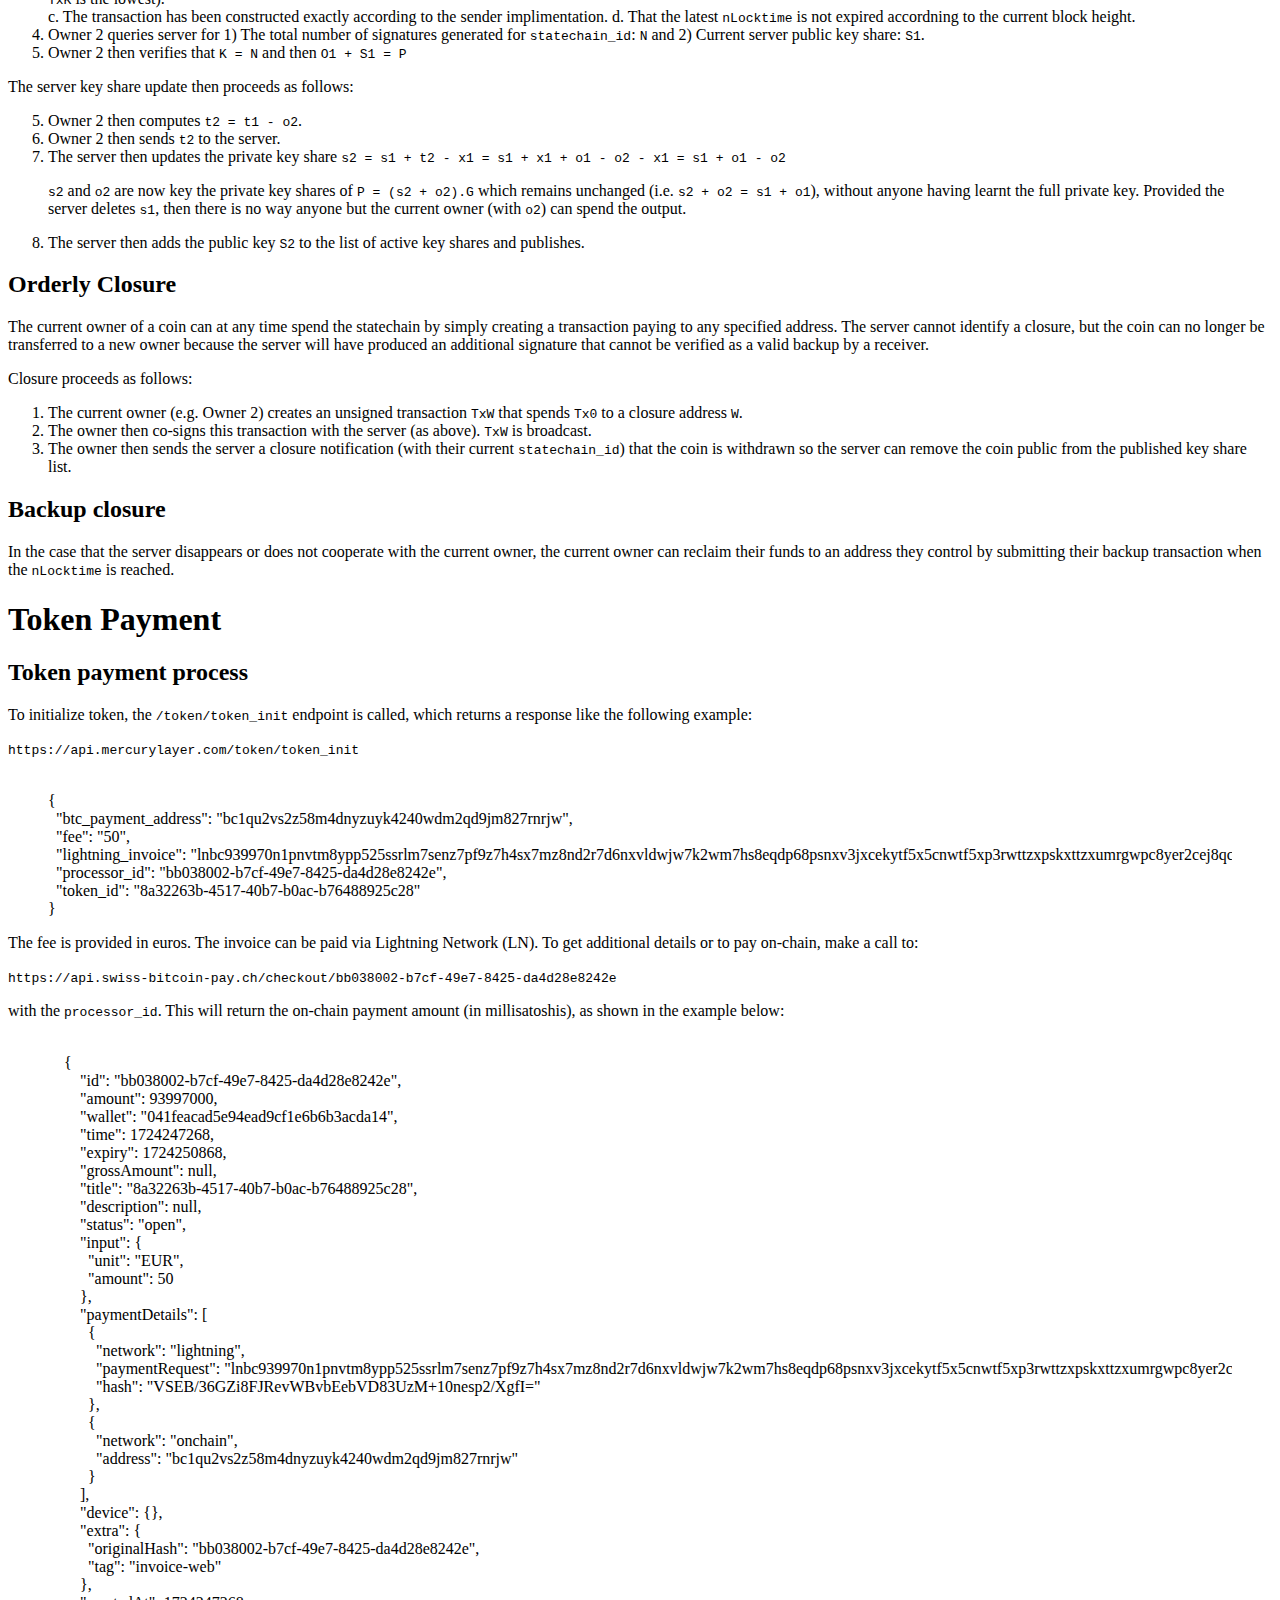
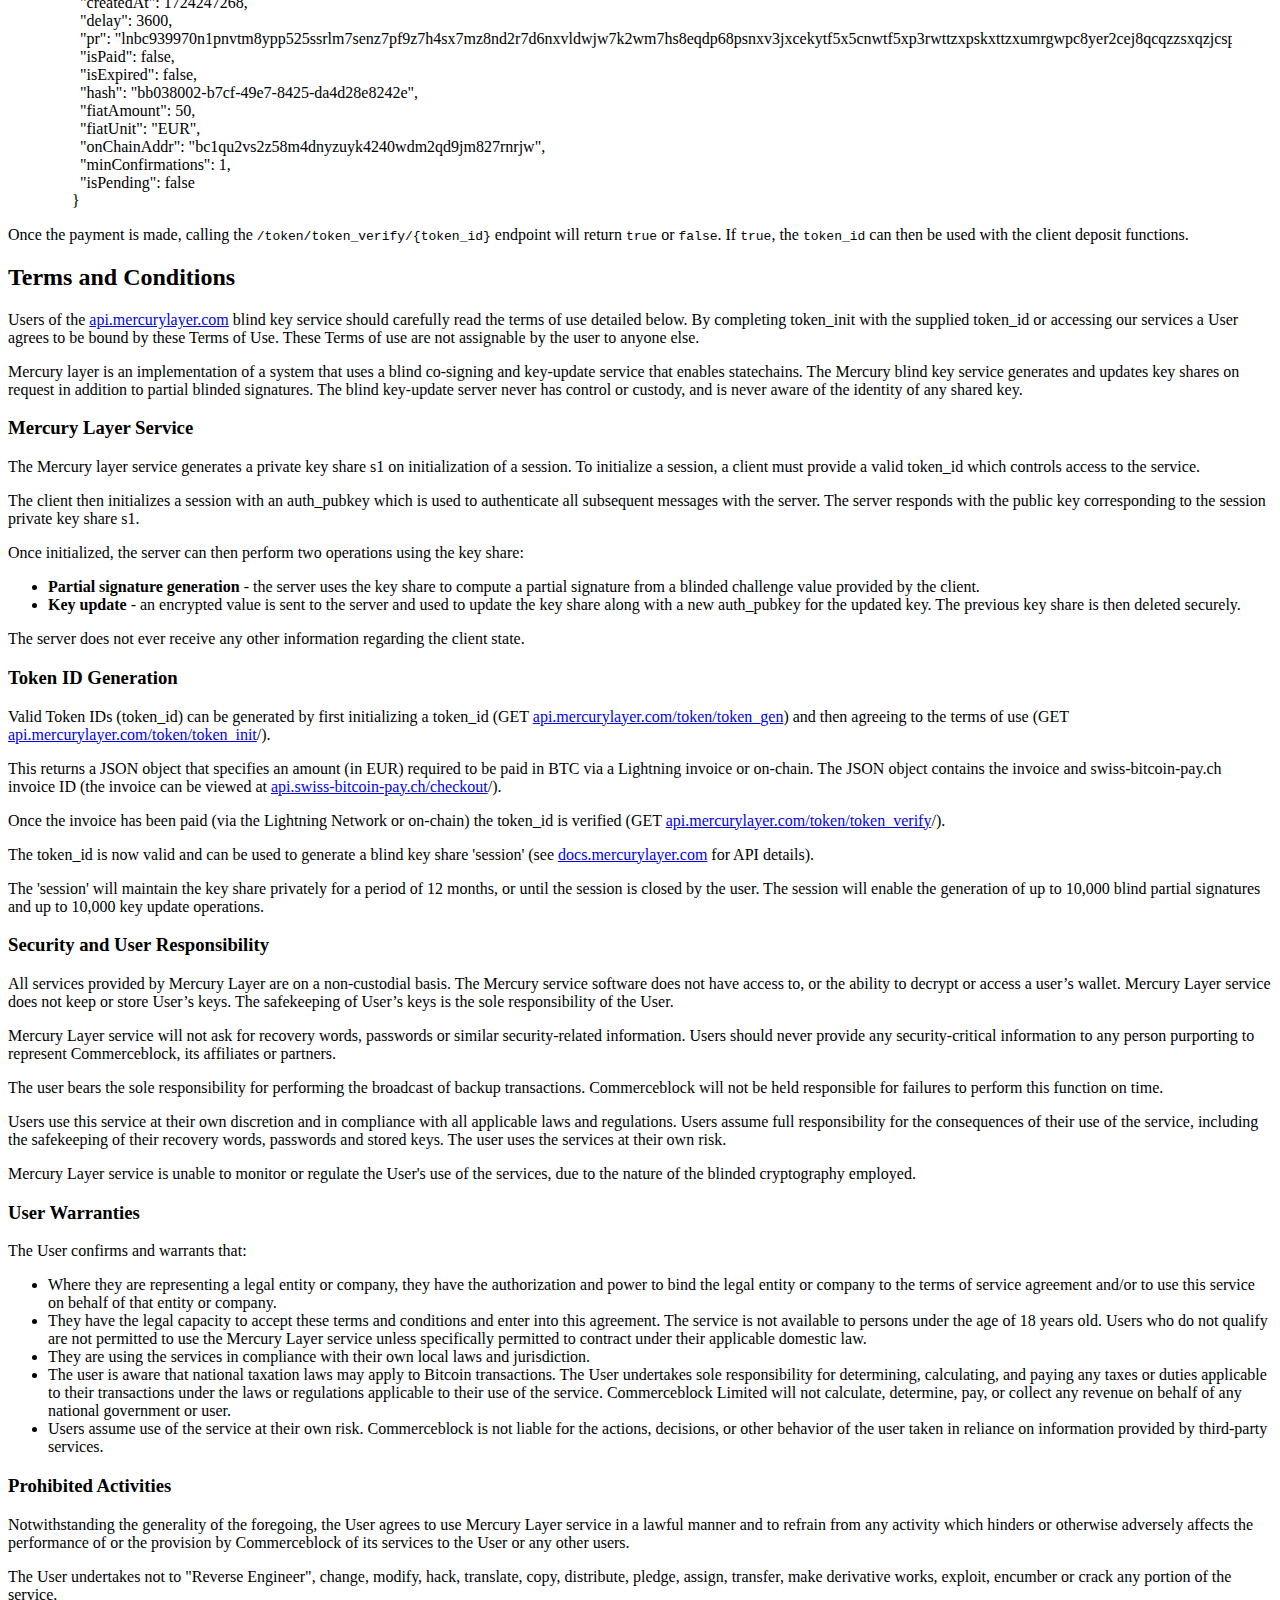
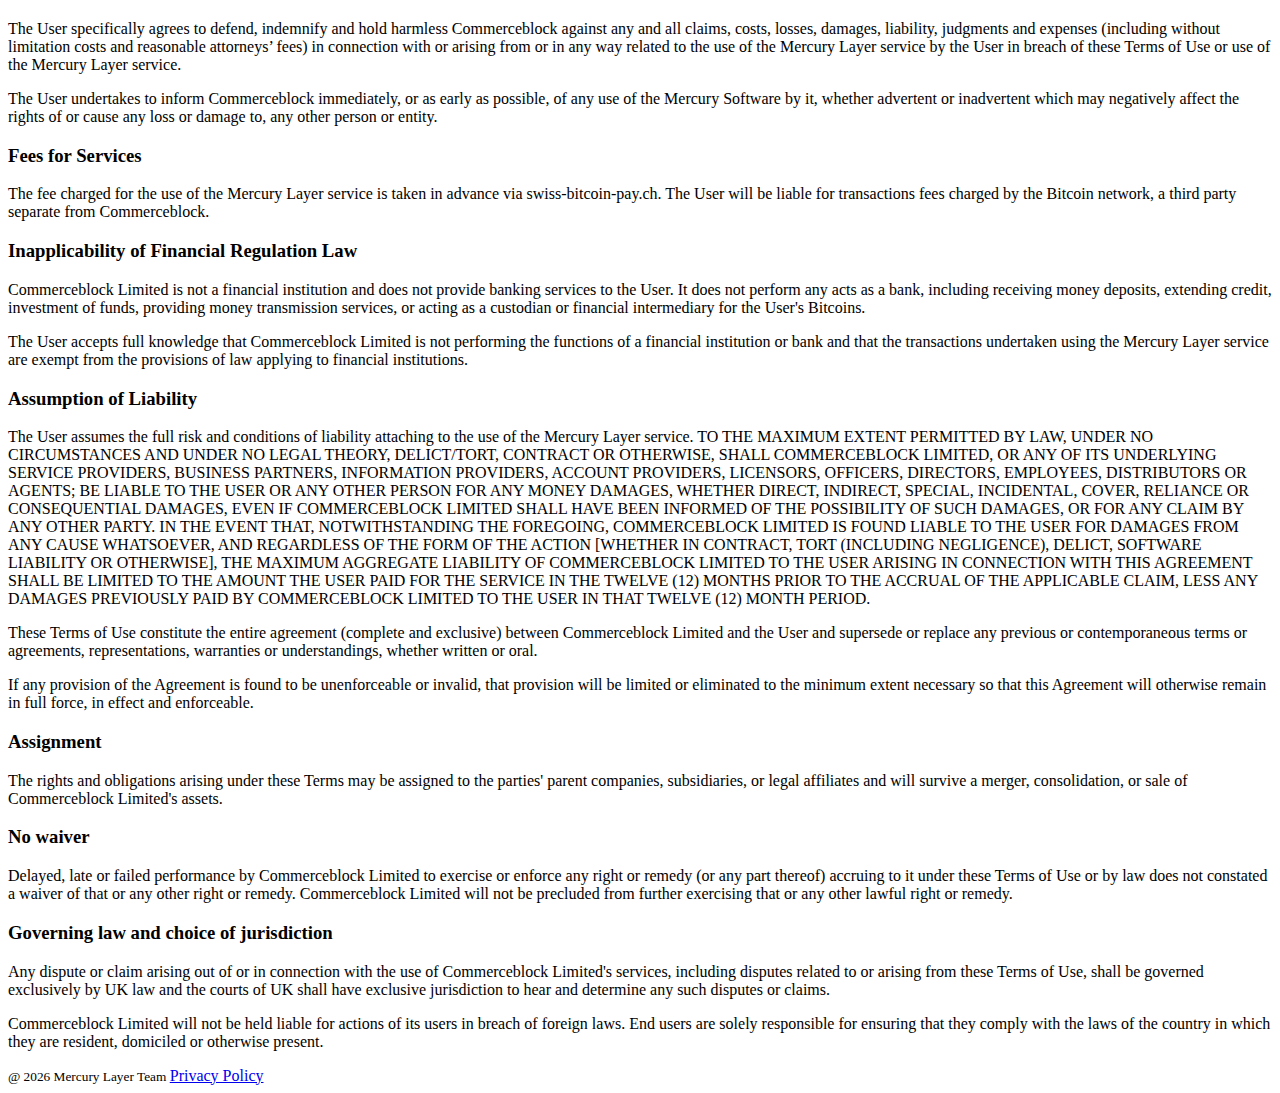
==== commit 65bca705: "fix: add tnc to sidebar" ====
--- a/docs/index.html
+++ b/docs/index.html
@@ -199,7 +199,11 @@
                 <div class="toc-item-child">
                     <a class="subtext" href="https://www.mercurylayer.com/#token-payment-process"><small>- Token payment process</small></a>
                 </div>
-                
+
+                <div class="toc-item-child">
+                    <a class="subtext" href="https://www.mercurylayer.com/#terms-and-conditions"><small>- Terms and Conditions</small></a>
+                </div>
+
             </div>
         </div>
         
